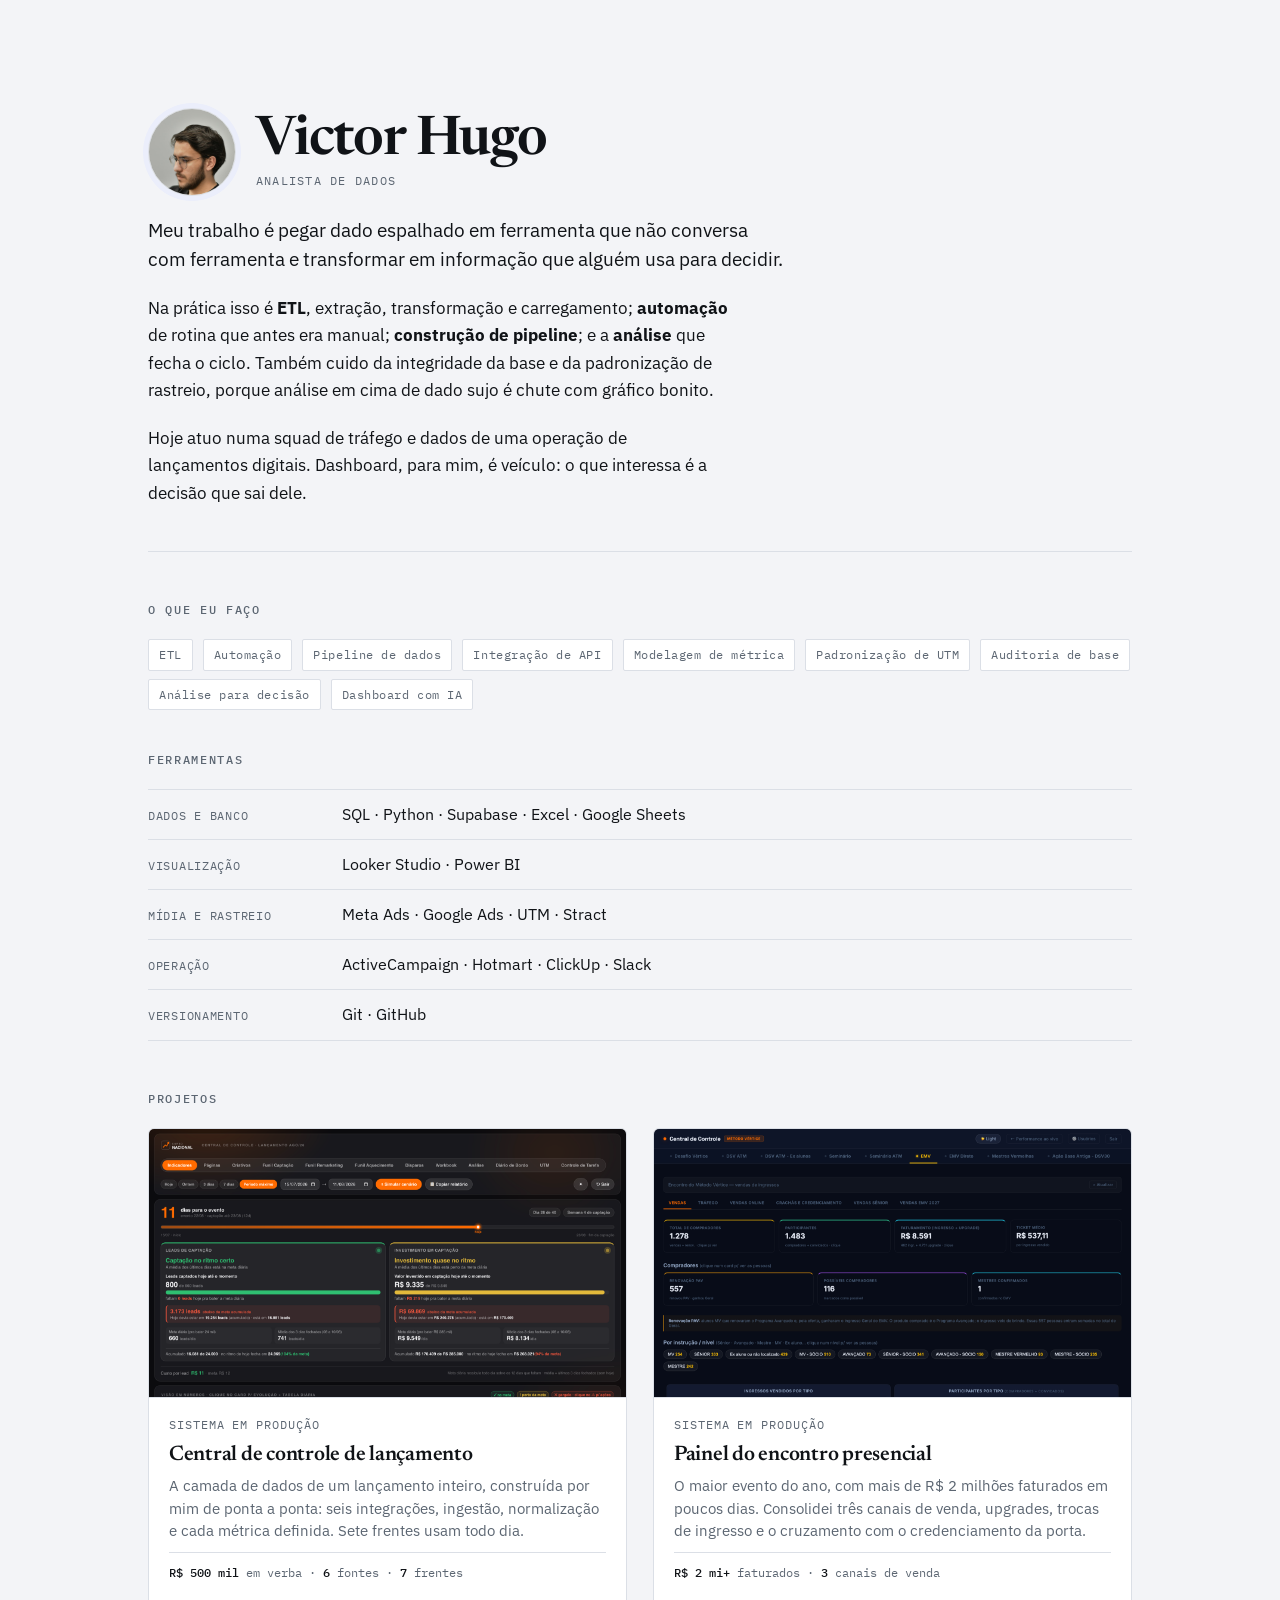
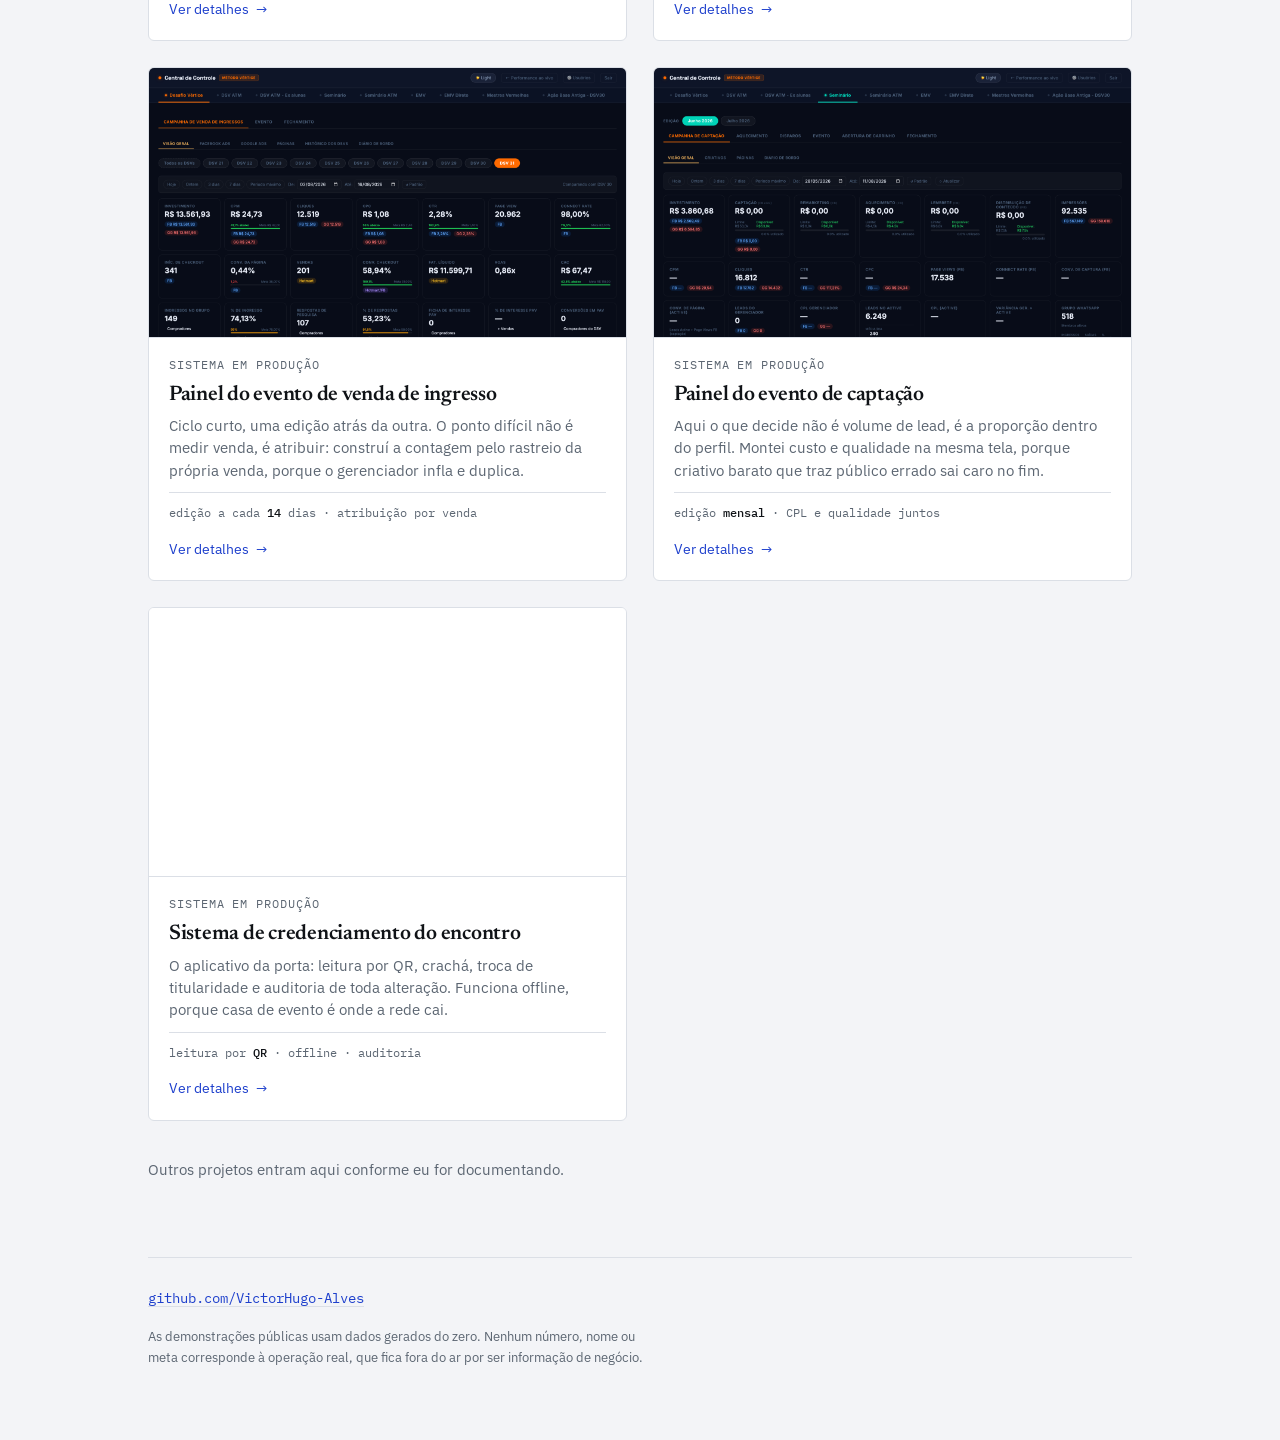
==== index.html @ 596167e8 "Publica a demonstração do credenciamento e liga o cartão" ====
<!doctype html>
<html lang="pt-BR">
<head>
<meta charset="utf-8">
<meta name="viewport" content="width=device-width, initial-scale=1">
<title>Victor Hugo · Analista de dados</title>
<meta name="description" content="Analista de dados. ETL, automação, pipeline e análise: transformo dado espalhado em informação que alguém usa para decidir.">
<meta name="author" content="Victor Hugo">

<!-- Cartão de pré-visualização: é o que aparece quando o link é colado no
     LinkedIn, no WhatsApp ou no Slack. Precisa de URL absoluta. -->
<meta property="og:type" content="profile">
<meta property="og:url" content="https://victorhugo-alves.github.io/">
<meta property="og:title" content="Victor Hugo · Analista de dados">
<meta property="og:description" content="ETL, automação, pipeline e análise: transformo dado espalhado em informação que alguém usa para decidir.">
<meta property="og:image" content="https://victorhugo-alves.github.io/img/painel-captacao.png">
<meta name="twitter:card" content="summary_large_image">

<link rel="icon" href="data:image/svg+xml,<svg xmlns='http://www.w3.org/2000/svg' viewBox='0 0 32 32'><rect width='32' height='32' rx='7' fill='%231D3FCC'/><path d='M7 22 L13 13 L18 18 L25 9' stroke='white' stroke-width='2.6' fill='none' stroke-linecap='round' stroke-linejoin='round'/></svg>">

<link rel="preconnect" href="https://fonts.googleapis.com">
<link rel="preconnect" href="https://fonts.gstatic.com" crossorigin>
<link href="https://fonts.googleapis.com/css2?family=Newsreader:opsz,wght@6..72,500;6..72,600&family=IBM+Plex+Mono:wght@400;500&family=IBM+Plex+Sans:wght@400;500&display=swap" rel="stylesheet">
<link rel="stylesheet" href="./styles.css">
</head>
<body>

<a class="pular" href="#casos">Pular para os projetos</a>

<div class="folha">

  <header class="topo">
    <div class="topo-texto">
      <div class="topo-id">
        <img class="avatar" src="./img/victor.jpg" width="512" height="512"
             loading="eager" decoding="async"
             alt="Retrato de Victor Hugo, de óculos, olhando para a tela.">
        <div>
          <h1>Victor&nbsp;Hugo</h1>
          <p class="papel">Analista de dados</p>
        </div>
      </div>

      <p class="posicao">
        Meu trabalho é pegar dado espalhado em ferramenta que não conversa com
        ferramenta e transformar em informação que alguém usa para decidir.
      </p>
      <p>
        Na prática isso é <strong>ETL</strong>, extração, transformação e
        carregamento; <strong>automação</strong> de rotina que antes era manual;
        <strong>construção de pipeline</strong>; e a <strong>análise</strong> que
        fecha o ciclo. Também cuido da integridade da base e da padronização de
        rastreio, porque análise em cima de dado sujo é chute com gráfico bonito.
      </p>
      <p>
        Hoje atuo numa squad de tráfego e dados de uma operação de lançamentos
        digitais. Dashboard, para mim, é veículo: o que interessa é a decisão que
        sai dele.
      </p>
    </div>
  </header>

  <section class="bloco" id="ferramentas">
    <h2 class="secao">O que eu faço</h2>
    <ul class="disciplinas">
      <li>ETL</li>
      <li>Automação</li>
      <li>Pipeline de dados</li>
      <li>Integração de API</li>
      <li>Modelagem de métrica</li>
      <li>Padronização de UTM</li>
      <li>Auditoria de base</li>
      <li>Análise para decisão</li>
      <li>Dashboard com IA</li>
    </ul>

    <h2 class="secao secao-2">Ferramentas</h2>
    <dl class="ferramentas">
      <div>
        <dt>Dados e banco</dt>
        <dd>SQL · Python · Supabase · Excel · Google Sheets</dd>
      </div>
      <div>
        <dt>Visualização</dt>
        <dd>Looker Studio · Power BI</dd>
      </div>
      <div>
        <dt>Mídia e rastreio</dt>
        <dd>Meta Ads · Google Ads · UTM · Stract</dd>
      </div>
      <div>
        <dt>Operação</dt>
        <dd>ActiveCampaign · Hotmart · ClickUp · Slack</dd>
      </div>
      <div>
        <dt>Versionamento</dt>
        <dd>Git · GitHub</dd>
      </div>
    </dl>
  </section>

  <main class="bloco" id="casos">
    <h2 class="secao">Projetos</h2>

    <div class="grade">

      <a class="cartao" href="./casos/painel-captacao.html">
        <span class="cartao-tela">
          <img src="./img/painel-captacao.png" width="1600" height="977" loading="lazy" decoding="async" alt="Painel de captação com contagem regressiva e cartões de ritmo de leads e investimento.">
        </span>
        <span class="cartao-corpo">
          <span class="eyebrow">Sistema em produção</span>
          <span class="cartao-titulo">Central de controle de lançamento</span>
          <span class="cartao-resumo">A camada de dados de um lançamento inteiro, construída por mim de ponta a ponta: seis integrações, ingestão, normalização e cada métrica definida. Sete frentes usam todo dia.</span>
          <span class="cartao-fatos"><b>R$ 500 mil</b> em verba · <b>6</b> fontes · <b>7</b> frentes</span>
          <span class="cartao-acao">Ver detalhes <span class="seta" aria-hidden="true">→</span></span>
        </span>
      </a>

      <a class="cartao" href="./casos/encontro-presencial.html">
        <span class="cartao-tela">
          <img src="./img/emv.png" width="1600" height="977" loading="lazy" decoding="async" alt="Painel do encontro presencial com vendas de ingresso, participantes e ticket médio.">
        </span>
        <span class="cartao-corpo">
          <span class="eyebrow">Sistema em produção</span>
          <span class="cartao-titulo">Painel do encontro presencial</span>
          <span class="cartao-resumo">O maior evento do ano, com mais de R$ 2 milhões faturados em poucos dias. Consolidei três canais de venda, upgrades, trocas de ingresso e o cruzamento com o credenciamento da porta.</span>
          <span class="cartao-fatos"><b>R$ 2 mi+</b> faturados · <b>3</b> canais de venda</span>
          <span class="cartao-acao">Ver detalhes <span class="seta" aria-hidden="true">→</span></span>
        </span>
      </a>

      <a class="cartao" href="./casos/desafio-vertice.html">
        <span class="cartao-tela">
          <img src="./img/dsv.png" width="1600" height="977" loading="lazy" decoding="async" alt="Painel do evento de venda de ingresso com funil de mídia e checkout.">
        </span>
        <span class="cartao-corpo">
          <span class="eyebrow">Sistema em produção</span>
          <span class="cartao-titulo">Painel do evento de venda de ingresso</span>
          <span class="cartao-resumo">Ciclo curto, uma edição atrás da outra. O ponto difícil não é medir venda, é atribuir: construí a contagem pelo rastreio da própria venda, porque o gerenciador infla e duplica.</span>
          <span class="cartao-fatos">edição a cada <b>14</b> dias · atribuição por venda</span>
          <span class="cartao-acao">Ver detalhes <span class="seta" aria-hidden="true">→</span></span>
        </span>
      </a>

      <a class="cartao" href="./casos/seminario.html">
        <span class="cartao-tela">
          <img src="./img/seminario.png" width="1600" height="977" loading="lazy" decoding="async" alt="Painel do evento de captação com tráfego, leads e páginas.">
        </span>
        <span class="cartao-corpo">
          <span class="eyebrow">Sistema em produção</span>
          <span class="cartao-titulo">Painel do evento de captação</span>
          <span class="cartao-resumo">Aqui o que decide não é volume de lead, é a proporção dentro do perfil. Montei custo e qualidade na mesma tela, porque criativo barato que traz público errado sai caro no fim.</span>
          <span class="cartao-fatos">edição <b>mensal</b> · CPL e qualidade juntos</span>
          <span class="cartao-acao">Ver detalhes <span class="seta" aria-hidden="true">→</span></span>
        </span>
      </a>

      <a class="cartao" href="./casos/credenciamento.html">
        <span class="cartao-tela">
          <img src="./img/credenciamento.png" width="1600" height="977" loading="lazy" decoding="async" alt="Aplicativo de credenciamento com lista de participantes e botão de credenciar.">
        </span>
        <span class="cartao-corpo">
          <span class="eyebrow">Sistema em produção</span>
          <span class="cartao-titulo">Sistema de credenciamento do encontro</span>
          <span class="cartao-resumo">O aplicativo da porta: leitura por QR, crachá, troca de titularidade e auditoria de toda alteração. Funciona offline, porque casa de evento é onde a rede cai.</span>
          <span class="cartao-fatos">leitura por <b>QR</b> · offline · auditoria</span>
          <span class="cartao-acao">Ver detalhes <span class="seta" aria-hidden="true">→</span></span>
        </span>
      </a>

    </div>

    <p class="proximos">
      Outros projetos entram aqui conforme eu for documentando.
    </p>
  </main>

  <footer class="rodape">
    <p><a href="https://github.com/VictorHugo-Alves">github.com/VictorHugo-Alves</a></p>
    <!-- Para acrescentar LinkedIn ou e-mail, é só duplicar a linha acima. -->
    <p class="nota">
      As demonstrações públicas usam dados gerados do zero. Nenhum número, nome ou
      meta corresponde à operação real, que fica fora do ar por ser informação de
      negócio.
    </p>
  </footer>

</div>
</body>
</html>
---- styles.css ----
/* ====================================================================
   Capa do portfólio. Um arquivo, sem framework.

   Ideia do layout: a página é uma ficha técnica, não um cartão de visita.
   Régua de leitura estreita, numerais tabulares, e cada caso ocupando a
   largura toda em vez de virar um cartãozinho arredondado numa grade.
   ==================================================================== */

/* ---------- tokens: o claro é o padrão, o escuro só redefine ---------- */
:root {
  --papel:    #F3F4F7;
  --superf:   #FFFFFF;
  --tinta:    #101317;
  --suave:    #5C6672;
  --linha:    #DBDFE6;
  --realce:   #1D3FCC;
  --realce-t: #FFFFFF;   /* texto sobre o realce */
  --realce-f: #EBEEFB;
  --sombra:   0 1px 2px rgba(16, 19, 23, .06), 0 12px 32px -18px rgba(16, 19, 23, .35);

  --serif: "Newsreader", Georgia, "Times New Roman", serif;
  --sans:  "IBM Plex Sans", -apple-system, BlinkMacSystemFont, "Segoe UI", sans-serif;
  --mono:  "IBM Plex Mono", ui-monospace, SFMono-Regular, Menlo, monospace;
}

@media (prefers-color-scheme: dark) {
  :root {
    --papel:    #0B0E12;
    --superf:   #12161C;
    --tinta:    #E4E8EE;
    --suave:    #8B96A5;
    --linha:    #222933;
    --realce:   #8AA6FF;
    --realce-t: #0A0D12;
    --realce-f: #161D2E;
    --sombra:   0 1px 2px rgba(0, 0, 0, .4), 0 14px 40px -20px rgba(0, 0, 0, .8);
  }
}

/* ---------- base ---------- */
* { box-sizing: border-box; }

body {
  margin: 0;
  background: var(--papel);
  color: var(--tinta);
  font-family: var(--sans);
  font-size: 17px;
  line-height: 1.62;
  -webkit-font-smoothing: antialiased;
}

a { color: var(--realce); }

a:focus-visible,
.pular:focus-visible {
  outline: 2px solid var(--realce);
  outline-offset: 3px;
  border-radius: 2px;
}

img { max-width: 100%; height: auto; display: block; }

.pular {
  position: absolute;
  left: -9999px;
}
.pular:focus {
  left: 16px; top: 16px;
  z-index: 10;
  background: var(--superf);
  padding: 10px 16px;
  border: 1px solid var(--linha);
}

.folha {
  max-width: 1080px;
  margin: 0 auto;
  padding: clamp(48px, 9vw, 108px) clamp(20px, 5vw, 48px) 72px;
}

/* ---------- cabeçalho ---------- */
.topo {
  display: grid;
  gap: clamp(32px, 5vw, 56px);
  padding-bottom: clamp(30px, 4.5vw, 44px);
  border-bottom: 1px solid var(--linha);
}

.topo-texto { display: grid; gap: 20px; align-content: start; }
.topo-texto p { margin: 0; max-width: 58ch; }

/* Identidade: avatar circular colado no nome. Pequeno de propósito, o
   retrato é assinatura e não ilustração. */
.topo-id {
  display: flex;
  align-items: center;
  gap: clamp(14px, 2.5vw, 20px);
}

.avatar {
  flex: none;
  width: clamp(64px, 9vw, 88px);
  height: clamp(64px, 9vw, 88px);
  border-radius: 50%;
  object-fit: cover;
  object-position: 50% 42%;
  border: 1px solid var(--linha);
  box-shadow: 0 0 0 5px var(--realce-f);
}

.topo h1 {
  font-family: var(--serif);
  font-weight: 600;
  font-size: clamp(2.2rem, 6vw, 3.4rem);
  line-height: 1.02;
  letter-spacing: -.022em;
  margin: 0;
  text-wrap: balance;
}

.papel {
  font-family: var(--mono);
  font-size: .78rem;
  letter-spacing: .1em;
  text-transform: uppercase;
  color: var(--suave);
  margin: 8px 0 0;
}

.posicao {
  font-size: clamp(1.05rem, 2vw, 1.18rem);
  line-height: 1.55;
  color: var(--tinta);
}

.disciplinas {
  display: flex;
  flex-wrap: wrap;
  gap: 8px 10px;
  list-style: none;
  margin: 0;
  padding: 0;
}

.disciplinas li {
  font-family: var(--mono);
  font-size: .74rem;
  letter-spacing: .045em;
  color: var(--suave);
  border: 1px solid var(--linha);
  border-radius: 2px;
  padding: 5px 10px;
  background: var(--superf);
}

/* ---------- seção ---------- */
.secao {
  font-family: var(--mono);
  font-size: .74rem;
  font-weight: 500;
  letter-spacing: .14em;
  text-transform: uppercase;
  color: var(--suave);
  margin: 0 0 20px;
}

/* ---------- blocos e seções ---------- */
.bloco {
  padding-top: clamp(34px, 4.5vw, 48px);
}

.secao-2 { margin-top: clamp(30px, 4vw, 40px); }

/* ---------- ferramentas ---------- */
/* Rótulo à esquerda, lista à direita: dá para varrer a coluna dos rótulos
   e parar só no grupo que interessa. */
.ferramentas {
  margin: 0;
  border-top: 1px solid var(--linha);
}

.ferramentas > div {
  display: grid;
  gap: 2px 24px;
  padding: 12px 0;
  border-bottom: 1px solid var(--linha);
}

@media (min-width: 620px) {
  .ferramentas > div { grid-template-columns: 170px minmax(0, 1fr); align-items: baseline; }
}

.ferramentas dt {
  font-family: var(--mono);
  font-size: .74rem;
  letter-spacing: .06em;
  text-transform: uppercase;
  color: var(--suave);
}

.ferramentas dd {
  margin: 0;
  font-size: .97rem;
  color: var(--tinta);
}

/* ---------- grade de projetos ---------- */
/* Duas colunas no desktop. Cartão menor que antes de propósito: cabe mais
   projeto na mesma dobra, e a grade cresce sem nenhum ajuste. */
.grade {
  display: grid;
  gap: clamp(18px, 2.5vw, 26px);
}

@media (min-width: 720px) {
  .grade { grid-template-columns: repeat(2, minmax(0, 1fr)); }
}

.cartao {
  display: grid;
  grid-template-rows: auto 1fr;
  text-decoration: none;
  color: inherit;
  border: 1px solid var(--linha);
  border-radius: 6px;
  overflow: hidden;
  background: var(--superf);
  transition: transform .25s ease, border-color .25s ease, box-shadow .25s ease;
}

.cartao:hover {
  transform: translateY(-2px);
  border-color: var(--realce);
  box-shadow: var(--sombra);
}

.cartao-tela {
  display: block;
  border-bottom: 1px solid var(--linha);
  background: var(--papel);
}

.cartao-tela img {
  width: 100%;
  aspect-ratio: 16 / 9;
  object-fit: cover;
  object-position: top center;
}

.cartao-corpo {
  display: grid;
  gap: 8px;
  align-content: start;
  padding: 18px 20px 20px;
}

.cartao-titulo {
  font-family: var(--serif);
  font-weight: 600;
  font-size: 1.32rem;
  line-height: 1.16;
  letter-spacing: -.012em;
  color: var(--tinta);
}

.cartao-resumo {
  font-size: .93rem;
  line-height: 1.5;
  color: var(--suave);
}

.cartao-fatos {
  font-family: var(--mono);
  font-size: .76rem;
  font-variant-numeric: tabular-nums;
  color: var(--suave);
  padding-top: 10px;
  margin-top: 2px;
  border-top: 1px solid var(--linha);
}

.cartao-fatos b { font-weight: 500; color: var(--tinta); }

/* afordância explícita de clique: sem isso o cartão inteiro vira link mudo */
.cartao-acao {
  display: inline-flex;
  align-items: center;
  gap: 7px;
  margin-top: 6px;
  font-size: .9rem;
  color: var(--realce);
}

.cartao-acao .seta {
  transition: transform .25s ease;
}

.cartao:hover .cartao-acao .seta,
.cartao:focus-visible .cartao-acao .seta { transform: translateX(4px); }

.cartao:focus-visible { outline: 2px solid var(--realce); outline-offset: 3px; }

/* ---------- compartilhados com a página de caso ---------- */
.eyebrow {
  font-family: var(--mono);
  font-size: .73rem;
  letter-spacing: .08em;
  text-transform: uppercase;
  color: var(--suave);
  margin: 0;
}

.links {
  display: flex;
  flex-wrap: wrap;
  align-items: center;
  gap: 10px 18px;
  margin: 0;
}

.botao {
  display: inline-block;
  background: var(--realce);
  color: var(--realce-t);
  text-decoration: none;
  font-size: .95rem;
  padding: 11px 20px;
  border-radius: 3px;
  transition: filter .2s ease;
}

.botao:hover { filter: brightness(1.12); }

.link-sec {
  font-size: .95rem;
  color: var(--suave);
  text-decoration-color: var(--linha);
  text-underline-offset: 3px;
}

.link-sec:hover { color: var(--realce); }

/* ---------- rodapé ---------- */
.proximos {
  margin: clamp(28px, 4vw, 36px) 0 0;
  font-size: .95rem;
  color: var(--suave);
  max-width: 60ch;
}

.rodape {
  margin-top: clamp(52px, 7vw, 76px);
  padding-top: 26px;
  border-top: 1px solid var(--linha);
  display: grid;
  gap: 14px;
}

.rodape p { margin: 0; }

.rodape a {
  font-family: var(--mono);
  font-size: .88rem;
  text-decoration-color: var(--linha);
  text-underline-offset: 3px;
}

.nota {
  font-size: .84rem;
  line-height: 1.55;
  color: var(--suave);
  max-width: 62ch;
}

/* ---------- movimento ---------- */
@media (prefers-reduced-motion: reduce) {
  * { transition-duration: .01ms !important; animation-duration: .01ms !important; }
  .cartao:hover { transform: none; }
}

/* ====================================================================
   Página de caso. Coluna única de leitura, para o texto longo caber sem
   virar parede. A capa fica curta e escala para N casos; a história
   inteira mora aqui.
   ==================================================================== */

.folha-caso { max-width: 780px; }

.voltar {
  font-family: var(--mono);
  font-size: .78rem;
  letter-spacing: .04em;
  color: var(--suave);
  margin: 0 0 clamp(32px, 5vw, 48px);
}

.voltar a { text-decoration-color: var(--linha); text-underline-offset: 3px; }
.voltar span { padding: 0 6px; }

.caso-topo { padding-bottom: clamp(32px, 5vw, 44px); }

.caso-topo h1 {
  font-family: var(--serif);
  font-weight: 600;
  font-size: clamp(2.1rem, 5.5vw, 3.1rem);
  line-height: 1.08;
  letter-spacing: -.018em;
  margin: 0 0 20px;
  text-wrap: balance;
}

.lead {
  font-size: clamp(1.06rem, 2vw, 1.2rem);
  line-height: 1.58;
  margin: 0 0 18px;
}

.caso-topo p:last-child { margin-bottom: 0; }

/* faixa de números: a escala do projeto antes de qualquer explicação */
.numeros {
  display: grid;
  grid-template-columns: repeat(auto-fit, minmax(140px, 1fr));
  gap: 1px;
  background: var(--linha);
  border: 1px solid var(--linha);
  border-radius: 4px;
  overflow: hidden;
  margin: 0 0 clamp(40px, 6vw, 56px);
}

.numeros > div {
  background: var(--superf);
  padding: 18px 18px 16px;
  display: grid;
  gap: 4px;
}

.numeros .num {
  font-family: var(--mono);
  font-size: 1.28rem;
  font-variant-numeric: tabular-nums;
  letter-spacing: -.01em;
  color: var(--tinta);
}

.numeros .rot {
  font-size: .8rem;
  line-height: 1.35;
  color: var(--suave);
}

.folha-caso section { margin-bottom: clamp(40px, 6vw, 60px); }

.folha-caso h2 {
  font-family: var(--serif);
  font-weight: 600;
  font-size: clamp(1.45rem, 3vw, 1.85rem);
  line-height: 1.16;
  letter-spacing: -.012em;
  margin: 0 0 16px;
  padding-top: 22px;
  border-top: 1px solid var(--linha);
  text-wrap: balance;
}

.folha-caso h3 {
  font-size: 1.02rem;
  font-weight: 500;
  margin: 26px 0 8px;
  color: var(--tinta);
}

.folha-caso p { margin: 0 0 16px; }
.folha-caso section > p:last-child { margin-bottom: 0; }
.folha-caso strong { font-weight: 500; }

/* quem opera: papel em destaque, o que procura em texto corrido */
.lista-frentes {
  list-style: none;
  margin: 0 0 18px;
  padding: 0;
  border-top: 1px solid var(--linha);
}

.lista-frentes li {
  padding: 10px 0;
  border-bottom: 1px solid var(--linha);
  font-size: .96rem;
  color: var(--suave);
}

.lista-frentes b { font-weight: 500; color: var(--tinta); }

/* etapas do pipeline: a numeração é informação, não enfeite. A ordem é a
   ordem em que o dado atravessa o sistema. */
.etapas {
  list-style: none;
  counter-reset: etapa;
  margin: 0;
  padding: 0;
  display: grid;
  gap: 4px;
}

.etapas > li {
  counter-increment: etapa;
  position: relative;
  padding: 16px 0 16px 46px;
  border-bottom: 1px solid var(--linha);
}

.etapas > li:last-child { border-bottom: 0; }

.etapas > li::before {
  content: counter(etapa, decimal-leading-zero);
  position: absolute;
  left: 0;
  top: 18px;
  font-family: var(--mono);
  font-size: .78rem;
  font-variant-numeric: tabular-nums;
  color: var(--realce);
}

.etapas h3 { margin: 0 0 6px; }
.etapas p { margin: 0; font-size: .96rem; color: var(--suave); }

/* tabela de integrações */
.tabela {
  width: 100%;
  border-collapse: collapse;
  font-size: .93rem;
  margin: 0 0 14px;
}

.tabela th {
  text-align: left;
  font-family: var(--mono);
  font-size: .72rem;
  font-weight: 500;
  letter-spacing: .08em;
  text-transform: uppercase;
  color: var(--suave);
  padding: 0 14px 9px 0;
  border-bottom: 1px solid var(--linha);
}

.tabela td {
  padding: 12px 14px 12px 0;
  border-bottom: 1px solid var(--linha);
  vertical-align: top;
  color: var(--suave);
}

.tabela td:first-child {
  font-family: var(--mono);
  font-size: .86rem;
  color: var(--tinta);
  white-space: nowrap;
  width: 1%;
}

.obs { font-size: .9rem; color: var(--suave); }

.autoria p {
  font-size: .96rem;
  color: var(--suave);
}

@media (max-width: 560px) {
  .tabela td:first-child { white-space: normal; }
}

/* cartão sem demonstração publicada ainda: o lugar da capa fica marcado
   sem fingir que existe uma tela para abrir */
.cartao-tela--vazia {
  display: grid;
  place-items: center;
  aspect-ratio: 16 / 9;
  background: var(--realce-f);
  border-bottom: 1px solid var(--linha);
}

.cartao-tela--vazia span {
  font-family: var(--mono);
  font-size: .74rem;
  letter-spacing: .06em;
  color: var(--suave);
}
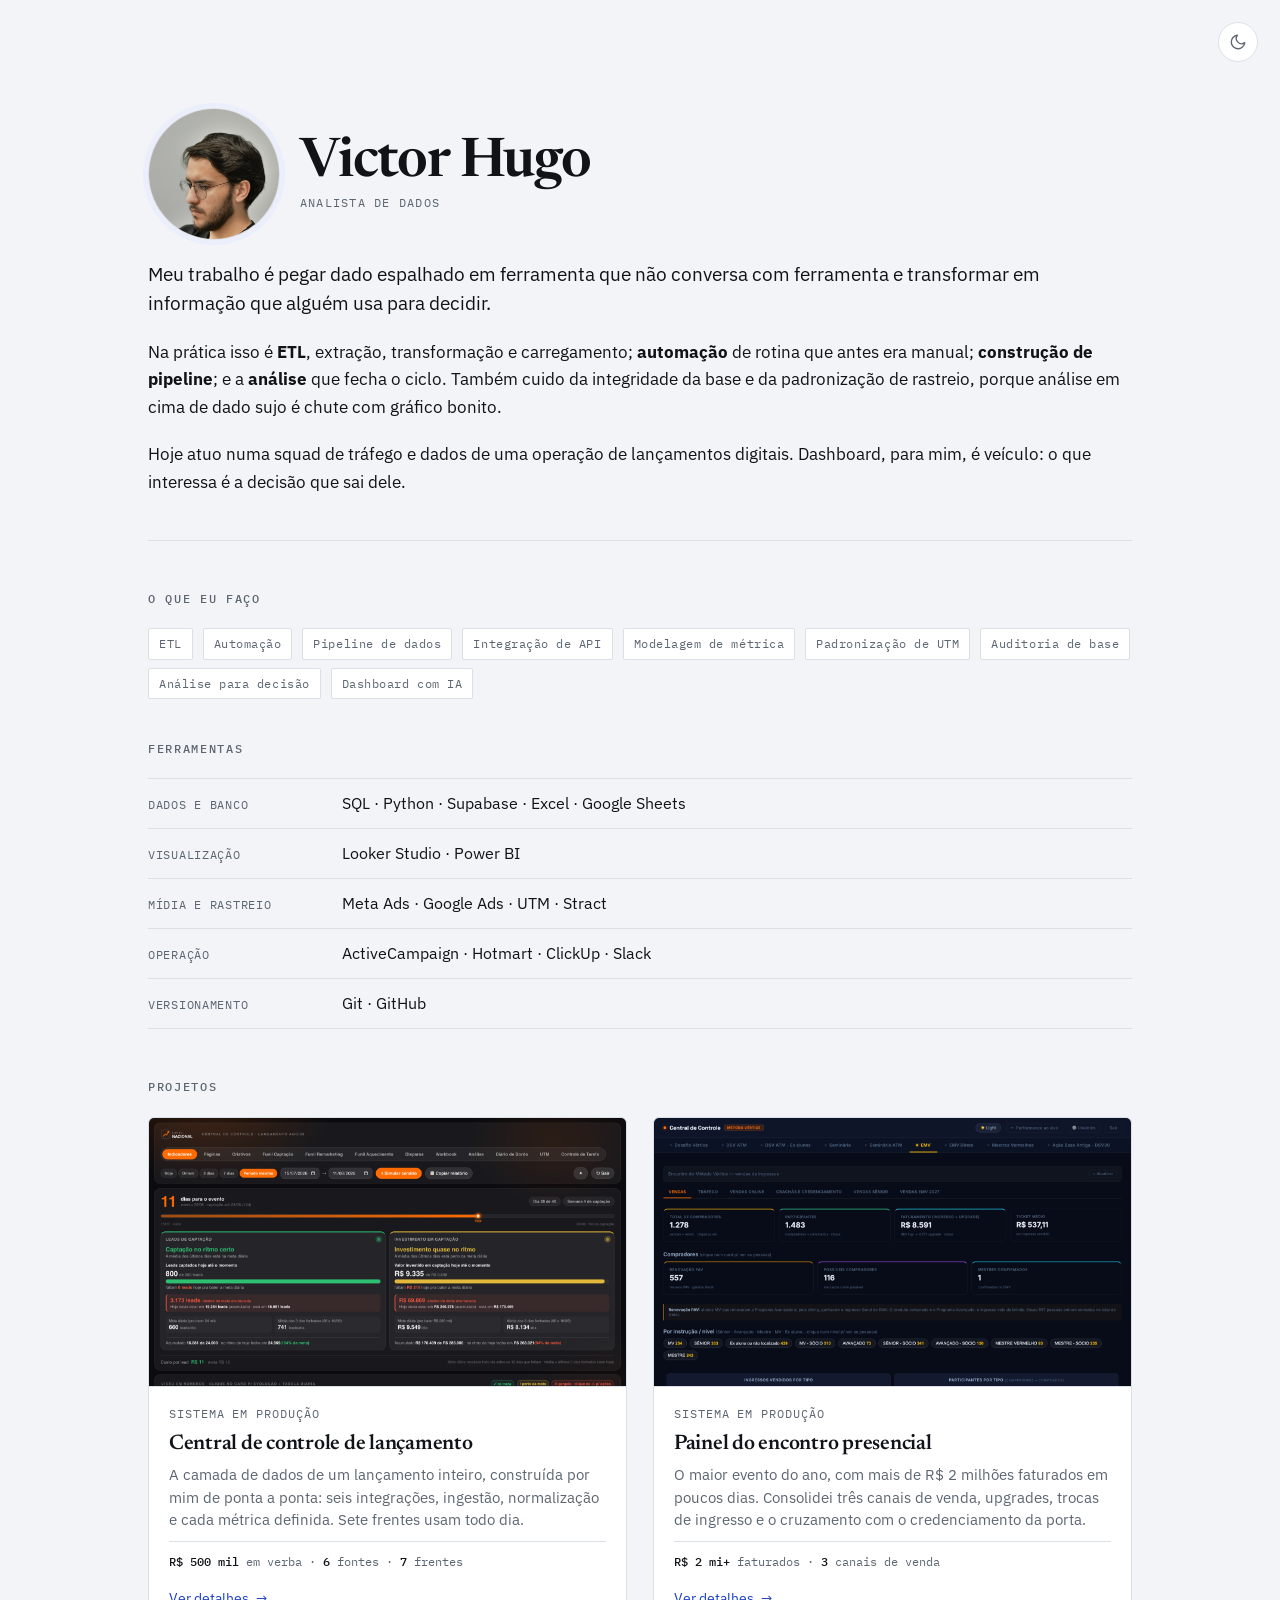
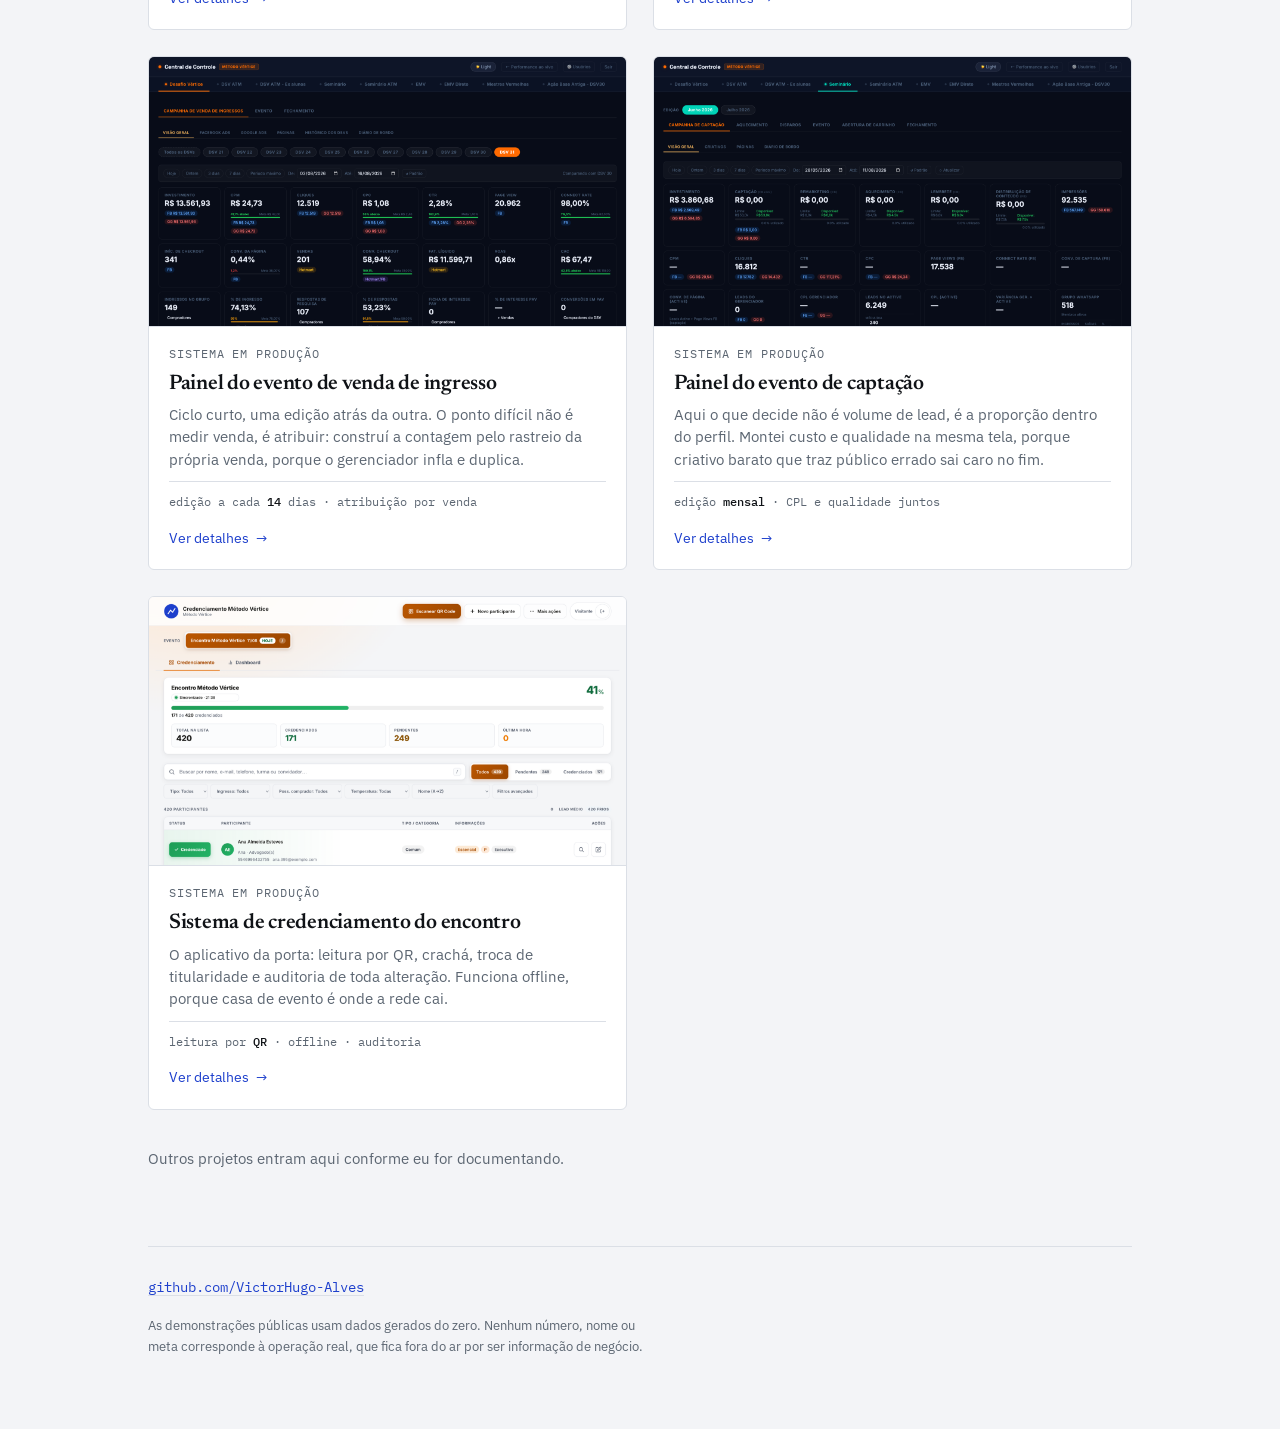
==== commit 7ed053f4: "Acrescenta o botão de tema claro/escuro Três estados, não dois: claro, escuro e sistema (nada guarda" ====
--- a/index.html
+++ b/index.html
@@ -21,6 +21,7 @@
 <link rel="preconnect" href="https://fonts.googleapis.com">
 <link rel="preconnect" href="https://fonts.gstatic.com" crossorigin>
 <link href="https://fonts.googleapis.com/css2?family=Newsreader:opsz,wght@6..72,500;6..72,600&family=IBM+Plex+Mono:wght@400;500&family=IBM+Plex+Sans:wght@400;500&display=swap" rel="stylesheet">
+<script src="./tema.js"></script>
 <link rel="stylesheet" href="./styles.css">
 </head>
 <body>
--- a/styles.css
+++ b/styles.css
@@ -23,8 +23,12 @@
   --mono:  "IBM Plex Mono", ui-monospace, SFMono-Regular, Menlo, monospace;
 }
 
+/* Três estados, não dois. O visitante pode ter escolhido claro, escuro, ou
+   nada (o padrão "sistema", que não carimba atributo nenhum na raiz).
+   Por isso o media query é guardado por :not([data-theme="light"]): assim
+   uma escolha manual por claro vence um sistema no escuro, e vice-versa. */
 @media (prefers-color-scheme: dark) {
-  :root {
+  :root:not([data-theme="light"]) {
     --papel:    #0B0E12;
     --superf:   #12161C;
     --tinta:    #E4E8EE;
@@ -37,6 +41,18 @@
   }
 }
 
+:root[data-theme="dark"] {
+    --papel:    #0B0E12;
+    --superf:   #12161C;
+    --tinta:    #E4E8EE;
+    --suave:    #8B96A5;
+    --linha:    #222933;
+    --realce:   #8AA6FF;
+    --realce-t: #0A0D12;
+    --realce-f: #161D2E;
+    --sombra:   0 1px 2px rgba(0, 0, 0, .4), 0 14px 40px -20px rgba(0, 0, 0, .8);
+}
+
 /* ---------- base ---------- */
 * { box-sizing: border-box; }
 
@@ -88,7 +104,7 @@
 }
 
 .topo-texto { display: grid; gap: 20px; align-content: start; }
-.topo-texto p { margin: 0; max-width: 58ch; }
+.topo-texto p { margin: 0; }   /* sem trava de medida: ocupa a largura toda */
 
 /* Identidade: avatar circular colado no nome. Pequeno de propósito, o
    retrato é assinatura e não ilustração. */
@@ -100,8 +116,8 @@
 
 .avatar {
   flex: none;
-  width: clamp(64px, 9vw, 88px);
-  height: clamp(64px, 9vw, 88px);
+  width: clamp(96px, 13.5vw, 132px);
+  height: clamp(96px, 13.5vw, 132px);
   border-radius: 50%;
   object-fit: cover;
   object-position: 50% 42%;
@@ -589,3 +605,47 @@
   letter-spacing: .06em;
   color: var(--suave);
 }
+
+
+/* ---------- botão de tema ---------- */
+/* Fixo no canto: aparece igual na capa e nas páginas de caso, sem precisar
+   repetir marcação em cada arquivo. */
+.tema-btn {
+  position: fixed;
+  top: clamp(14px, 2.5vw, 22px);
+  right: clamp(14px, 2.5vw, 22px);
+  z-index: 20;
+  display: grid;
+  place-items: center;
+  width: 40px;
+  height: 40px;
+  padding: 0;
+  border: 1px solid var(--linha);
+  border-radius: 999px;
+  background: var(--superf);
+  color: var(--suave);
+  cursor: pointer;
+  transition: color .2s ease, border-color .2s ease, transform .2s ease;
+}
+
+.tema-btn:hover { color: var(--realce); border-color: var(--realce); }
+.tema-btn:active { transform: scale(.94); }
+.tema-btn:focus-visible { outline: 2px solid var(--realce); outline-offset: 3px; }
+.tema-btn svg { width: 18px; height: 18px; display: block; }
+
+/* o ícone mostra o que o clique FAZ, não o estado atual: no claro
+   aparece a lua (clique para escurecer) e no escuro aparece o sol */
+.tema-btn .lua { display: block; }
+.tema-btn .sol { display: none; }
+:root[data-theme="dark"] .tema-btn .lua,
+:root:not([data-theme="light"]) .tema-btn .lua { display: block; }
+
+@media (prefers-color-scheme: dark) {
+  :root:not([data-theme="light"]) .tema-btn .lua { display: none; }
+  :root:not([data-theme="light"]) .tema-btn .sol { display: block; }
+}
+
+:root[data-theme="dark"] .tema-btn .lua { display: none; }
+:root[data-theme="dark"] .tema-btn .sol { display: block; }
+:root[data-theme="light"] .tema-btn .lua { display: block; }
+:root[data-theme="light"] .tema-btn .sol { display: none; }
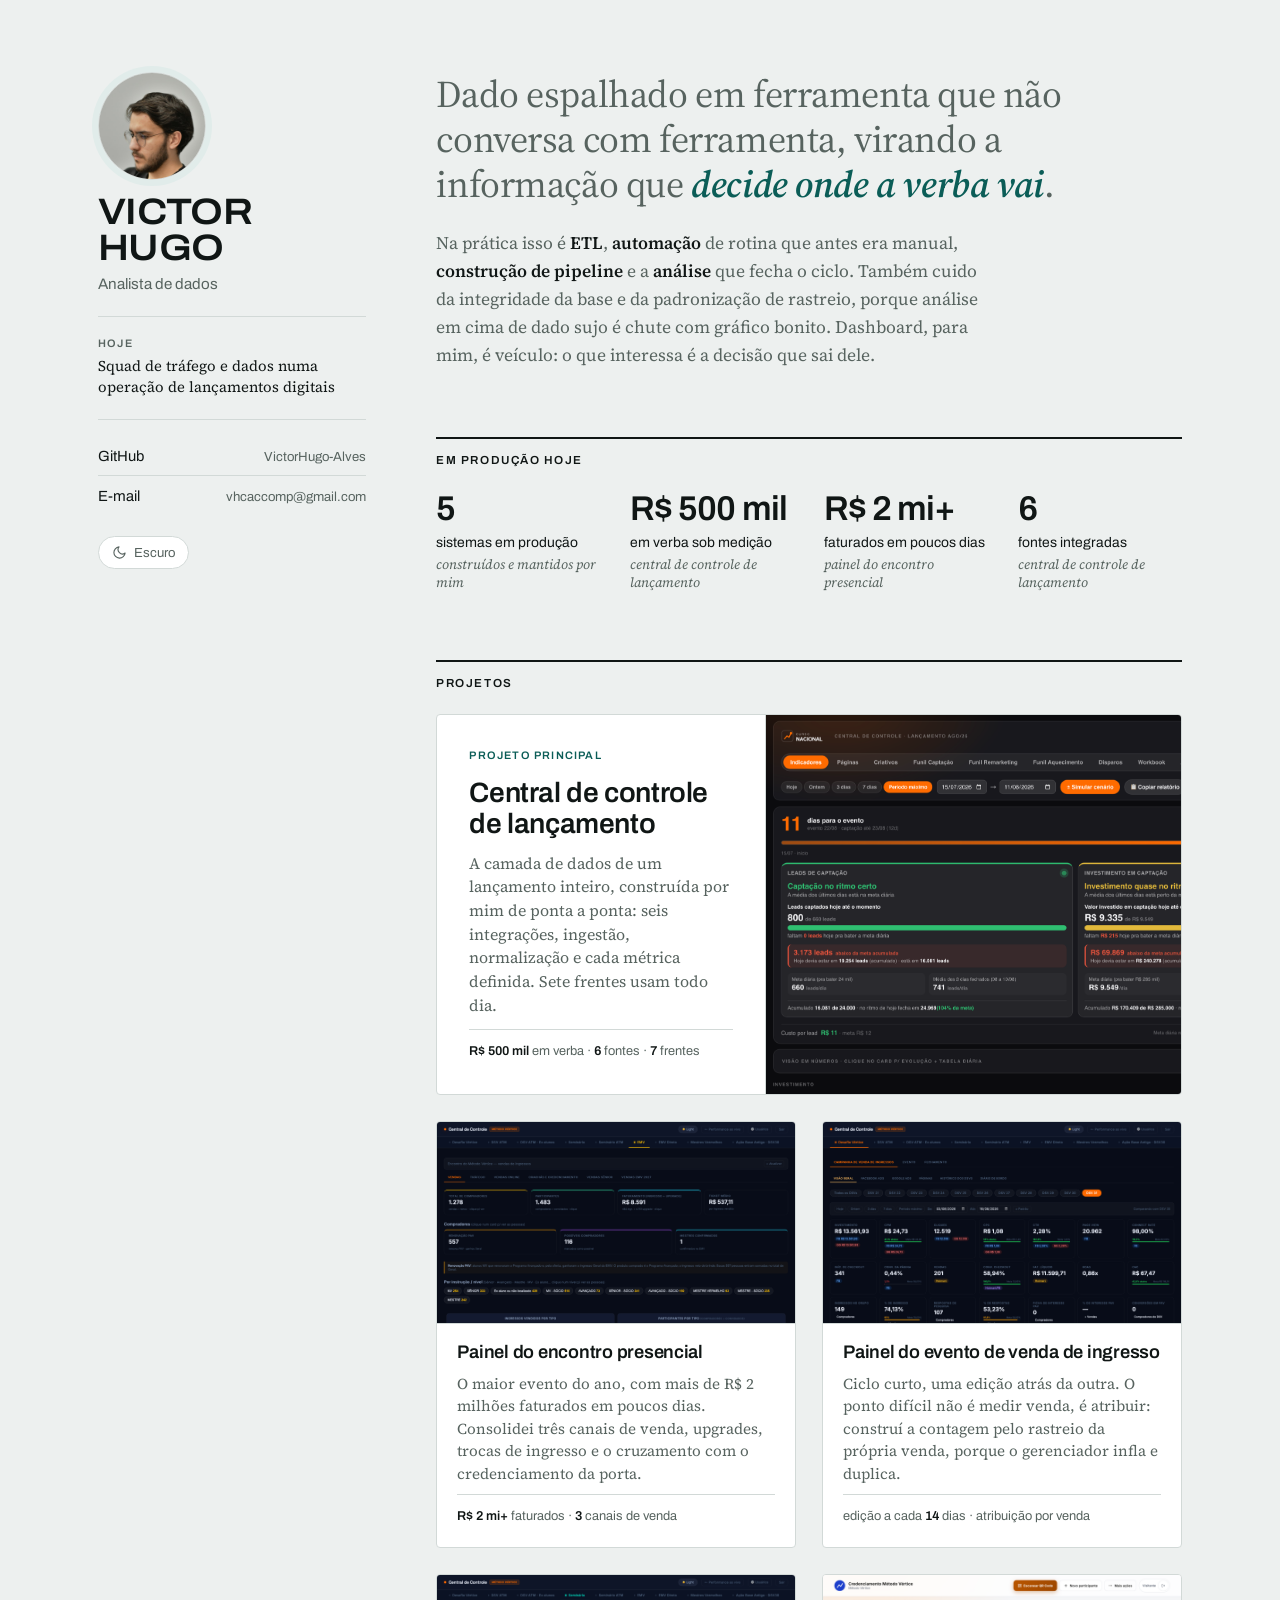
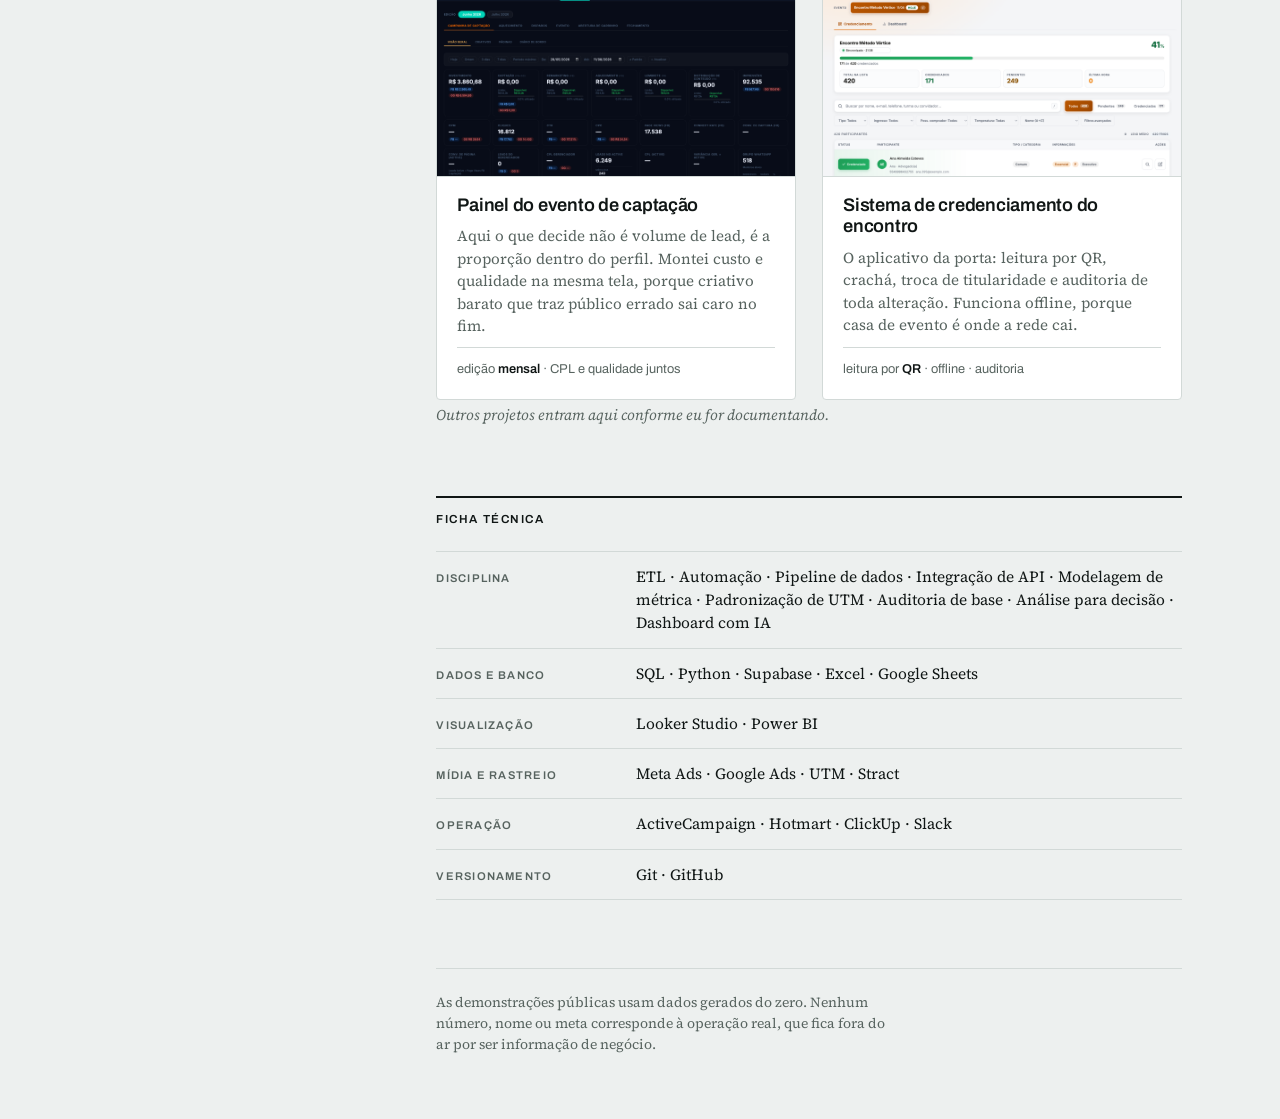
==== commit 46206caf: "Reconstroi a capa como ficha de operacao A capa era uma lista de listas: paragrafo, nuvem de tags, t" ====
--- a/index.html
+++ b/index.html
@@ -4,7 +4,7 @@
 <meta charset="utf-8">
 <meta name="viewport" content="width=device-width, initial-scale=1">
 <title>Victor Hugo · Analista de dados</title>
-<meta name="description" content="Analista de dados. ETL, automação, pipeline e análise: transformo dado espalhado em informação que alguém usa para decidir.">
+<meta name="description" content="Analista de dados. Cinco sistemas em produção: ETL, automação, pipeline e a análise que decide onde a verba vai.">
 <meta name="author" content="Victor Hugo">
 
 <!-- Cartão de pré-visualização: é o que aparece quando o link é colado no
@@ -12,181 +12,229 @@
 <meta property="og:type" content="profile">
 <meta property="og:url" content="https://victorhugo-alves.github.io/">
 <meta property="og:title" content="Victor Hugo · Analista de dados">
-<meta property="og:description" content="ETL, automação, pipeline e análise: transformo dado espalhado em informação que alguém usa para decidir.">
+<meta property="og:description" content="Cinco sistemas em produção: ETL, automação, pipeline e a análise que decide onde a verba vai.">
 <meta property="og:image" content="https://victorhugo-alves.github.io/img/painel-captacao.png">
 <meta name="twitter:card" content="summary_large_image">
 
-<link rel="icon" href="data:image/svg+xml,<svg xmlns='http://www.w3.org/2000/svg' viewBox='0 0 32 32'><rect width='32' height='32' rx='7' fill='%231D3FCC'/><path d='M7 22 L13 13 L18 18 L25 9' stroke='white' stroke-width='2.6' fill='none' stroke-linecap='round' stroke-linejoin='round'/></svg>">
+<link rel="icon" href="data:image/svg+xml,<svg xmlns='http://www.w3.org/2000/svg' viewBox='0 0 32 32'><rect width='32' height='32' rx='7' fill='%230B5D57'/><path d='M7 22 L13 13 L18 18 L25 9' stroke='white' stroke-width='2.6' fill='none' stroke-linecap='round' stroke-linejoin='round'/></svg>">
 
 <link rel="preconnect" href="https://fonts.googleapis.com">
 <link rel="preconnect" href="https://fonts.gstatic.com" crossorigin>
-<link href="https://fonts.googleapis.com/css2?family=Newsreader:opsz,wght@6..72,500;6..72,600&family=IBM+Plex+Mono:wght@400;500&family=IBM+Plex+Sans:wght@400;500&display=swap" rel="stylesheet">
+<link href="https://fonts.googleapis.com/css2?family=Archivo:wdth,wght@75..125,400..700&family=Source+Serif+4:opsz,wght@8..60,400..600&display=swap" rel="stylesheet">
 <script src="./tema.js"></script>
 <link rel="stylesheet" href="./styles.css">
 </head>
 <body>
 
-<a class="pular" href="#casos">Pular para os projetos</a>
-
-<div class="folha">
-
-  <header class="topo">
-    <div class="topo-texto">
-      <div class="topo-id">
-        <img class="avatar" src="./img/victor.jpg" width="512" height="512"
-             loading="eager" decoding="async"
-             alt="Retrato de Victor Hugo, de óculos, olhando para a tela.">
-        <div>
-          <h1>Victor&nbsp;Hugo</h1>
-          <p class="papel">Analista de dados</p>
-        </div>
+<a class="pular" href="#projetos">Pular para os projetos</a>
+
+<div class="folha-capa">
+
+  <!-- ================================================================
+       Identificação. No desktop esta coluna não rola junto: quem chega
+       no fim da página ainda tem o contato na frente.
+       ================================================================ -->
+  <aside class="rail">
+
+    <div class="rail-id">
+      <img class="avatar" src="./img/victor.jpg" width="512" height="512"
+           loading="eager" decoding="async"
+           alt="Retrato de Victor Hugo, de óculos, olhando para a tela.">
+      <div>
+        <h1 class="nome">Victor<br>Hugo</h1>
+        <p class="papel">Analista de dados</p>
       </div>
-
-      <p class="posicao">
-        Meu trabalho é pegar dado espalhado em ferramenta que não conversa com
-        ferramenta e transformar em informação que alguém usa para decidir.
+    </div>
+
+    <dl class="rail-ficha">
+      <div>
+        <dt>Hoje</dt>
+        <dd>Squad de tráfego e dados numa operação de lançamentos digitais</dd>
+      </div>
+    </dl>
+
+    <ul class="contato">
+      <li>
+        <a href="https://github.com/VictorHugo-Alves">
+          GitHub <span class="destino">VictorHugo-Alves</span>
+        </a>
+      </li>
+      <li>
+        <a href="mailto:vhcaccomp@gmail.com">
+          E-mail <span class="destino">vhcaccomp@gmail.com</span>
+        </a>
+      </li>
+      <!-- LinkedIn: basta repetir o bloco acima com a URL do perfil.
+      <li>
+        <a href="https://www.linkedin.com/in/SEU-PERFIL/">
+          LinkedIn <span class="destino">/in/SEU-PERFIL</span>
+        </a>
+      </li>
+      -->
+    </ul>
+
+    <div data-tema-slot></div>
+
+  </aside>
+
+  <!-- ================================================================
+       Conteúdo
+       ================================================================ -->
+  <div class="corpo">
+
+    <header class="tese">
+      <p class="tese-linha">
+        Dado espalhado em ferramenta que não conversa com ferramenta,
+        virando a informação que <b>decide onde a verba vai</b>.
       </p>
       <p>
-        Na prática isso é <strong>ETL</strong>, extração, transformação e
-        carregamento; <strong>automação</strong> de rotina que antes era manual;
-        <strong>construção de pipeline</strong>; e a <strong>análise</strong> que
-        fecha o ciclo. Também cuido da integridade da base e da padronização de
-        rastreio, porque análise em cima de dado sujo é chute com gráfico bonito.
+        Na prática isso é <strong>ETL</strong>, <strong>automação</strong> de
+        rotina que antes era manual, <strong>construção de pipeline</strong> e a
+        <strong>análise</strong> que fecha o ciclo. Também cuido da integridade
+        da base e da padronização de rastreio, porque análise em cima de dado
+        sujo é chute com gráfico bonito. Dashboard, para mim, é veículo: o que
+        interessa é a decisão que sai dele.
       </p>
-      <p>
-        Hoje atuo numa squad de tráfego e dados de uma operação de lançamentos
-        digitais. Dashboard, para mim, é veículo: o que interessa é a decisão que
-        sai dele.
+    </header>
+
+    <!-- Cada número traz a origem embaixo. Nenhum é somado nem arredondado
+         entre projetos: cada um vale para o sistema de onde veio. -->
+    <section aria-labelledby="r-escala">
+      <h2 class="secao" id="r-escala">Em produção hoje</h2>
+      <ul class="leituras">
+        <li>
+          <span class="leitura-valor">5</span>
+          <span class="leitura-rotulo">sistemas em produção</span>
+          <span class="leitura-fonte">construídos e mantidos por mim</span>
+        </li>
+        <li>
+          <span class="leitura-valor">R$ 500 mil</span>
+          <span class="leitura-rotulo">em verba sob medição</span>
+          <span class="leitura-fonte">central de controle de lançamento</span>
+        </li>
+        <li>
+          <span class="leitura-valor">R$ 2 mi+</span>
+          <span class="leitura-rotulo">faturados em poucos dias</span>
+          <span class="leitura-fonte">painel do encontro presencial</span>
+        </li>
+        <li>
+          <span class="leitura-valor">6</span>
+          <span class="leitura-rotulo">fontes integradas</span>
+          <span class="leitura-fonte">central de controle de lançamento</span>
+        </li>
+      </ul>
+    </section>
+
+    <main id="projetos">
+      <h2 class="secao">Projetos</h2>
+
+      <div class="projetos">
+
+        <!-- O principal ocupa a linha inteira. Cinco cartões iguais diriam
+             que os cinco pesam igual, e não pesam. -->
+        <a class="projeto projeto--capa" href="./casos/painel-captacao.html">
+          <span class="projeto-corpo">
+            <span class="projeto-marca">Projeto principal</span>
+            <span class="projeto-titulo">Central de controle de lançamento</span>
+            <span class="projeto-resumo">A camada de dados de um lançamento inteiro, construída por mim de ponta a ponta: seis integrações, ingestão, normalização e cada métrica definida. Sete frentes usam todo dia.</span>
+            <span class="projeto-fatos"><b>R$ 500 mil</b> em verba · <b>6</b> fontes · <b>7</b> frentes</span>
+          </span>
+          <span class="projeto-tela">
+            <img src="./img/painel-captacao.png" width="1600" height="977" loading="eager" decoding="async" alt="Painel de captação com contagem regressiva e cartões de ritmo de leads e investimento.">
+          </span>
+        </a>
+
+        <div class="projetos-resto">
+
+          <a class="projeto" href="./casos/encontro-presencial.html">
+            <span class="projeto-tela">
+              <img src="./img/emv.png" width="1600" height="977" loading="lazy" decoding="async" alt="Painel do encontro presencial com vendas de ingresso, participantes e ticket médio.">
+            </span>
+            <span class="projeto-corpo">
+              <span class="projeto-titulo">Painel do encontro presencial</span>
+              <span class="projeto-resumo">O maior evento do ano, com mais de R$ 2 milhões faturados em poucos dias. Consolidei três canais de venda, upgrades, trocas de ingresso e o cruzamento com o credenciamento da porta.</span>
+              <span class="projeto-fatos"><b>R$ 2 mi+</b> faturados · <b>3</b> canais de venda</span>
+            </span>
+          </a>
+
+          <a class="projeto" href="./casos/desafio-vertice.html">
+            <span class="projeto-tela">
+              <img src="./img/dsv.png" width="1600" height="977" loading="lazy" decoding="async" alt="Painel do evento de venda de ingresso com funil de mídia e checkout.">
+            </span>
+            <span class="projeto-corpo">
+              <span class="projeto-titulo">Painel do evento de venda de ingresso</span>
+              <span class="projeto-resumo">Ciclo curto, uma edição atrás da outra. O ponto difícil não é medir venda, é atribuir: construí a contagem pelo rastreio da própria venda, porque o gerenciador infla e duplica.</span>
+              <span class="projeto-fatos">edição a cada <b>14</b> dias · atribuição por venda</span>
+            </span>
+          </a>
+
+          <a class="projeto" href="./casos/seminario.html">
+            <span class="projeto-tela">
+              <img src="./img/seminario.png" width="1600" height="977" loading="lazy" decoding="async" alt="Painel do evento de captação com tráfego, leads e páginas.">
+            </span>
+            <span class="projeto-corpo">
+              <span class="projeto-titulo">Painel do evento de captação</span>
+              <span class="projeto-resumo">Aqui o que decide não é volume de lead, é a proporção dentro do perfil. Montei custo e qualidade na mesma tela, porque criativo barato que traz público errado sai caro no fim.</span>
+              <span class="projeto-fatos">edição <b>mensal</b> · CPL e qualidade juntos</span>
+            </span>
+          </a>
+
+          <a class="projeto" href="./casos/credenciamento.html">
+            <span class="projeto-tela">
+              <img src="./img/credenciamento.png" width="1600" height="977" loading="lazy" decoding="async" alt="Aplicativo de credenciamento com lista de participantes e botão de credenciar.">
+            </span>
+            <span class="projeto-corpo">
+              <span class="projeto-titulo">Sistema de credenciamento do encontro</span>
+              <span class="projeto-resumo">O aplicativo da porta: leitura por QR, crachá, troca de titularidade e auditoria de toda alteração. Funciona offline, porque casa de evento é onde a rede cai.</span>
+              <span class="projeto-fatos">leitura por <b>QR</b> · offline · auditoria</span>
+            </span>
+          </a>
+
+        </div>
+      </div>
+
+      <p class="proximos">Outros projetos entram aqui conforme eu for documentando.</p>
+    </main>
+
+    <section aria-labelledby="r-ficha">
+      <h2 class="secao" id="r-ficha">Ficha técnica</h2>
+      <dl class="ficha">
+        <div>
+          <dt>Disciplina</dt>
+          <dd>ETL · Automação · Pipeline de dados · Integração de API · Modelagem de métrica · Padronização de UTM · Auditoria de base · Análise para decisão · Dashboard com IA</dd>
+        </div>
+        <div>
+          <dt>Dados e banco</dt>
+          <dd>SQL · Python · Supabase · Excel · Google Sheets</dd>
+        </div>
+        <div>
+          <dt>Visualização</dt>
+          <dd>Looker Studio · Power BI</dd>
+        </div>
+        <div>
+          <dt>Mídia e rastreio</dt>
+          <dd>Meta Ads · Google Ads · UTM · Stract</dd>
+        </div>
+        <div>
+          <dt>Operação</dt>
+          <dd>ActiveCampaign · Hotmart · ClickUp · Slack</dd>
+        </div>
+        <div>
+          <dt>Versionamento</dt>
+          <dd>Git · GitHub</dd>
+        </div>
+      </dl>
+    </section>
+
+    <footer class="rodape">
+      <p class="nota">
+        As demonstrações públicas usam dados gerados do zero. Nenhum número,
+        nome ou meta corresponde à operação real, que fica fora do ar por ser
+        informação de negócio.
       </p>
-    </div>
-  </header>
-
-  <section class="bloco" id="ferramentas">
-    <h2 class="secao">O que eu faço</h2>
-    <ul class="disciplinas">
-      <li>ETL</li>
-      <li>Automação</li>
-      <li>Pipeline de dados</li>
-      <li>Integração de API</li>
-      <li>Modelagem de métrica</li>
-      <li>Padronização de UTM</li>
-      <li>Auditoria de base</li>
-      <li>Análise para decisão</li>
-      <li>Dashboard com IA</li>
-    </ul>
-
-    <h2 class="secao secao-2">Ferramentas</h2>
-    <dl class="ferramentas">
-      <div>
-        <dt>Dados e banco</dt>
-        <dd>SQL · Python · Supabase · Excel · Google Sheets</dd>
-      </div>
-      <div>
-        <dt>Visualização</dt>
-        <dd>Looker Studio · Power BI</dd>
-      </div>
-      <div>
-        <dt>Mídia e rastreio</dt>
-        <dd>Meta Ads · Google Ads · UTM · Stract</dd>
-      </div>
-      <div>
-        <dt>Operação</dt>
-        <dd>ActiveCampaign · Hotmart · ClickUp · Slack</dd>
-      </div>
-      <div>
-        <dt>Versionamento</dt>
-        <dd>Git · GitHub</dd>
-      </div>
-    </dl>
-  </section>
-
-  <main class="bloco" id="casos">
-    <h2 class="secao">Projetos</h2>
-
-    <div class="grade">
-
-      <a class="cartao" href="./casos/painel-captacao.html">
-        <span class="cartao-tela">
-          <img src="./img/painel-captacao.png" width="1600" height="977" loading="lazy" decoding="async" alt="Painel de captação com contagem regressiva e cartões de ritmo de leads e investimento.">
-        </span>
-        <span class="cartao-corpo">
-          <span class="eyebrow">Sistema em produção</span>
-          <span class="cartao-titulo">Central de controle de lançamento</span>
-          <span class="cartao-resumo">A camada de dados de um lançamento inteiro, construída por mim de ponta a ponta: seis integrações, ingestão, normalização e cada métrica definida. Sete frentes usam todo dia.</span>
-          <span class="cartao-fatos"><b>R$ 500 mil</b> em verba · <b>6</b> fontes · <b>7</b> frentes</span>
-          <span class="cartao-acao">Ver detalhes <span class="seta" aria-hidden="true">→</span></span>
-        </span>
-      </a>
-
-      <a class="cartao" href="./casos/encontro-presencial.html">
-        <span class="cartao-tela">
-          <img src="./img/emv.png" width="1600" height="977" loading="lazy" decoding="async" alt="Painel do encontro presencial com vendas de ingresso, participantes e ticket médio.">
-        </span>
-        <span class="cartao-corpo">
-          <span class="eyebrow">Sistema em produção</span>
-          <span class="cartao-titulo">Painel do encontro presencial</span>
-          <span class="cartao-resumo">O maior evento do ano, com mais de R$ 2 milhões faturados em poucos dias. Consolidei três canais de venda, upgrades, trocas de ingresso e o cruzamento com o credenciamento da porta.</span>
-          <span class="cartao-fatos"><b>R$ 2 mi+</b> faturados · <b>3</b> canais de venda</span>
-          <span class="cartao-acao">Ver detalhes <span class="seta" aria-hidden="true">→</span></span>
-        </span>
-      </a>
-
-      <a class="cartao" href="./casos/desafio-vertice.html">
-        <span class="cartao-tela">
-          <img src="./img/dsv.png" width="1600" height="977" loading="lazy" decoding="async" alt="Painel do evento de venda de ingresso com funil de mídia e checkout.">
-        </span>
-        <span class="cartao-corpo">
-          <span class="eyebrow">Sistema em produção</span>
-          <span class="cartao-titulo">Painel do evento de venda de ingresso</span>
-          <span class="cartao-resumo">Ciclo curto, uma edição atrás da outra. O ponto difícil não é medir venda, é atribuir: construí a contagem pelo rastreio da própria venda, porque o gerenciador infla e duplica.</span>
-          <span class="cartao-fatos">edição a cada <b>14</b> dias · atribuição por venda</span>
-          <span class="cartao-acao">Ver detalhes <span class="seta" aria-hidden="true">→</span></span>
-        </span>
-      </a>
-
-      <a class="cartao" href="./casos/seminario.html">
-        <span class="cartao-tela">
-          <img src="./img/seminario.png" width="1600" height="977" loading="lazy" decoding="async" alt="Painel do evento de captação com tráfego, leads e páginas.">
-        </span>
-        <span class="cartao-corpo">
-          <span class="eyebrow">Sistema em produção</span>
-          <span class="cartao-titulo">Painel do evento de captação</span>
-          <span class="cartao-resumo">Aqui o que decide não é volume de lead, é a proporção dentro do perfil. Montei custo e qualidade na mesma tela, porque criativo barato que traz público errado sai caro no fim.</span>
-          <span class="cartao-fatos">edição <b>mensal</b> · CPL e qualidade juntos</span>
-          <span class="cartao-acao">Ver detalhes <span class="seta" aria-hidden="true">→</span></span>
-        </span>
-      </a>
-
-      <a class="cartao" href="./casos/credenciamento.html">
-        <span class="cartao-tela">
-          <img src="./img/credenciamento.png" width="1600" height="977" loading="lazy" decoding="async" alt="Aplicativo de credenciamento com lista de participantes e botão de credenciar.">
-        </span>
-        <span class="cartao-corpo">
-          <span class="eyebrow">Sistema em produção</span>
-          <span class="cartao-titulo">Sistema de credenciamento do encontro</span>
-          <span class="cartao-resumo">O aplicativo da porta: leitura por QR, crachá, troca de titularidade e auditoria de toda alteração. Funciona offline, porque casa de evento é onde a rede cai.</span>
-          <span class="cartao-fatos">leitura por <b>QR</b> · offline · auditoria</span>
-          <span class="cartao-acao">Ver detalhes <span class="seta" aria-hidden="true">→</span></span>
-        </span>
-      </a>
-
-    </div>
-
-    <p class="proximos">
-      Outros projetos entram aqui conforme eu for documentando.
-    </p>
-  </main>
-
-  <footer class="rodape">
-    <p><a href="https://github.com/VictorHugo-Alves">github.com/VictorHugo-Alves</a></p>
-    <!-- Para acrescentar LinkedIn ou e-mail, é só duplicar a linha acima. -->
-    <p class="nota">
-      As demonstrações públicas usam dados gerados do zero. Nenhum número, nome ou
-      meta corresponde à operação real, que fica fora do ar por ser informação de
-      negócio.
-    </p>
-  </footer>
-
+    </footer>
+
+  </div>
 </div>
 </body>
 </html>
--- a/styles.css
+++ b/styles.css
@@ -1,26 +1,37 @@
 /* ====================================================================
-   Capa do portfólio. Um arquivo, sem framework.
-
-   Ideia do layout: a página é uma ficha técnica, não um cartão de visita.
-   Régua de leitura estreita, numerais tabulares, e cada caso ocupando a
-   largura toda em vez de virar um cartãozinho arredondado numa grade.
+   Portfólio de Victor Hugo. Um arquivo, sem framework.
+
+   A página é uma FICHA DE OPERAÇÃO, não um cartão de visita.
+
+   Duas decisões carregam o layout:
+
+   1. Coluna fixa à esquerda com a identificação e o contato. Ela não
+      rola: quem chega no fim da página ainda tem como responder.
+   2. Todo número aparece com a origem embaixo. É a mesma regra que eu
+      sigo no trabalho, virada em elemento de página.
+
+   Sobre a tipografia: a monoespaçada foi retirada de tudo que é rótulo.
+   Mono aqui significaria "isto é código", e não havia código nenhum na
+   página. Sobrou uma grotesca estreita para estrutura e número, e uma
+   serifa de leitura para o texto corrido.
    ==================================================================== */
 
 /* ---------- tokens: o claro é o padrão, o escuro só redefine ---------- */
 :root {
-  --papel:    #F3F4F7;
-  --superf:   #FFFFFF;
-  --tinta:    #101317;
-  --suave:    #5C6672;
-  --linha:    #DBDFE6;
-  --realce:   #1D3FCC;
-  --realce-t: #FFFFFF;   /* texto sobre o realce */
-  --realce-f: #EBEEFB;
-  --sombra:   0 1px 2px rgba(16, 19, 23, .06), 0 12px 32px -18px rgba(16, 19, 23, .35);
-
-  --serif: "Newsreader", Georgia, "Times New Roman", serif;
-  --sans:  "IBM Plex Sans", -apple-system, BlinkMacSystemFont, "Segoe UI", sans-serif;
-  --mono:  "IBM Plex Mono", ui-monospace, SFMono-Regular, Menlo, monospace;
+  /* Neutros puxados para o verde do realce. Cinza puro sai como cinza
+     de navegador; este sai como cinza escolhido. */
+  --papel:      #EDF0EF;
+  --superf:     #FFFFFF;
+  --tinta:      #101615;
+  --suave:      #57635F;
+  --linha:      #D2D9D7;
+  --realce:     #0B5D57;   /* 7,8:1 sobre o branco */
+  --realce-t:   #FFFFFF;   /* texto sobre o realce */
+  --realce-f:   #E1ECEA;
+  --sombra:     0 1px 2px rgba(16, 22, 21, .05), 0 18px 40px -24px rgba(16, 22, 21, .3);
+
+  --grot:  "Archivo", -apple-system, BlinkMacSystemFont, "Segoe UI", Arial, sans-serif;
+  --serif: "Source Serif 4", Georgia, "Times New Roman", serif;
 }
 
 /* Três estados, não dois. O visitante pode ter escolhido claro, escuro, ou
@@ -29,28 +40,28 @@
    uma escolha manual por claro vence um sistema no escuro, e vice-versa. */
 @media (prefers-color-scheme: dark) {
   :root:not([data-theme="light"]) {
-    --papel:    #0B0E12;
-    --superf:   #12161C;
-    --tinta:    #E4E8EE;
-    --suave:    #8B96A5;
-    --linha:    #222933;
-    --realce:   #8AA6FF;
-    --realce-t: #0A0D12;
-    --realce-f: #161D2E;
-    --sombra:   0 1px 2px rgba(0, 0, 0, .4), 0 14px 40px -20px rgba(0, 0, 0, .8);
+    --papel:    #0A0E0D;
+    --superf:   #121816;
+    --tinta:    #E3E9E6;
+    --suave:    #8A9793;
+    --linha:    #212B28;
+    --realce:   #52C7B8;   /* 9,5:1 sobre o papel escuro */
+    --realce-t: #06100F;
+    --realce-f: #12262A;
+    --sombra:   0 1px 2px rgba(0, 0, 0, .5), 0 18px 44px -24px rgba(0, 0, 0, .85);
   }
 }
 
 :root[data-theme="dark"] {
-    --papel:    #0B0E12;
-    --superf:   #12161C;
-    --tinta:    #E4E8EE;
-    --suave:    #8B96A5;
-    --linha:    #222933;
-    --realce:   #8AA6FF;
-    --realce-t: #0A0D12;
-    --realce-f: #161D2E;
-    --sombra:   0 1px 2px rgba(0, 0, 0, .4), 0 14px 40px -20px rgba(0, 0, 0, .8);
+    --papel:    #0A0E0D;
+    --superf:   #121816;
+    --tinta:    #E3E9E6;
+    --suave:    #8A9793;
+    --linha:    #212B28;
+    --realce:   #52C7B8;
+    --realce-t: #06100F;
+    --realce-f: #12262A;
+    --sombra:   0 1px 2px rgba(0, 0, 0, .5), 0 18px 44px -24px rgba(0, 0, 0, .85);
 }
 
 /* ---------- base ---------- */
@@ -60,15 +71,18 @@
   margin: 0;
   background: var(--papel);
   color: var(--tinta);
-  font-family: var(--sans);
-  font-size: 17px;
-  line-height: 1.62;
+  font-family: var(--serif);
+  font-size: 17.5px;
+  line-height: 1.6;
+  font-optical-sizing: auto;
   -webkit-font-smoothing: antialiased;
+  text-rendering: optimizeLegibility;
 }
 
 a { color: var(--realce); }
 
 a:focus-visible,
+button:focus-visible,
 .pular:focus-visible {
   outline: 2px solid var(--realce);
   outline-offset: 3px;
@@ -77,17 +91,445 @@
 
 img { max-width: 100%; height: auto; display: block; }
 
-.pular {
-  position: absolute;
-  left: -9999px;
-}
+.pular { position: absolute; left: -9999px; }
 .pular:focus {
   left: 16px; top: 16px;
-  z-index: 10;
+  z-index: 30;
   background: var(--superf);
   padding: 10px 16px;
   border: 1px solid var(--linha);
-}
+  font-family: var(--grot);
+  font-size: .9rem;
+}
+
+/* ---------- rótulo de seção ----------
+   Régua grossa em cima, texto curto embaixo. A régua é o que separa as
+   seções: sem ela a página vira um rolo contínuo. */
+.secao {
+  font-family: var(--grot);
+  font-weight: 600;
+  font-size: .73rem;
+  letter-spacing: .13em;
+  text-transform: uppercase;
+  color: var(--tinta);
+  margin: 0 0 22px;
+  padding-top: 12px;
+  border-top: 2px solid var(--tinta);
+}
+
+/* ====================================================================
+   CAPA
+   ==================================================================== */
+
+.folha-capa {
+  max-width: 1180px;
+  margin: 0 auto;
+  padding: clamp(36px, 6vw, 72px) clamp(20px, 5vw, 48px) 64px;
+}
+
+/* No desktop: identificação à esquerda, conteúdo à direita. Abaixo de
+   980px tudo empilha e o rail vira um cabeçalho comum. */
+@media (min-width: 980px) {
+  .folha-capa {
+    display: grid;
+    grid-template-columns: 268px minmax(0, 1fr);
+    gap: clamp(44px, 5.5vw, 84px);
+    align-items: start;
+  }
+
+  .rail {
+    position: sticky;
+    top: clamp(36px, 6vw, 72px);
+  }
+}
+
+/* ---------- rail de identificação ---------- */
+.rail {
+  display: grid;
+  gap: 20px;
+  align-content: start;
+}
+
+.rail-id { display: grid; gap: 14px; }
+
+.avatar {
+  width: 108px;
+  height: 108px;
+  border-radius: 50%;
+  object-fit: cover;
+  object-position: 50% 42%;
+  border: 1px solid var(--linha);
+  box-shadow: 0 0 0 6px var(--realce-f);
+}
+
+.nome {
+  font-family: var(--grot);
+  font-weight: 600;
+  font-stretch: 112%;
+  font-size: clamp(1.9rem, 3.4vw, 2.3rem);
+  line-height: .98;
+  letter-spacing: -.018em;
+  text-transform: uppercase;
+  margin: 0;
+}
+
+.papel {
+  font-family: var(--grot);
+  font-size: .95rem;
+  font-weight: 400;
+  color: var(--suave);
+  margin: 6px 0 0;
+}
+
+/* Ficha do rail: onde ele está hoje. Rótulo pequeno em cima, valor
+   embaixo, porque a coluna é estreita demais para duas colunas. */
+.rail-ficha {
+  margin: 0;
+  display: grid;
+  gap: 14px;
+  padding-top: 18px;
+  border-top: 1px solid var(--linha);
+}
+
+.rail-ficha dt {
+  font-family: var(--grot);
+  font-size: .68rem;
+  font-weight: 600;
+  letter-spacing: .11em;
+  text-transform: uppercase;
+  color: var(--suave);
+  margin-bottom: 3px;
+}
+
+.rail-ficha dd {
+  margin: 0;
+  font-size: .93rem;
+  line-height: 1.45;
+}
+
+/* ---------- contato ---------- */
+.contato {
+  list-style: none;
+  margin: 0;
+  padding: 18px 0 0;
+  border-top: 1px solid var(--linha);
+  display: grid;
+  gap: 2px;
+}
+
+.contato a {
+  display: flex;
+  align-items: baseline;
+  justify-content: space-between;
+  gap: 12px;
+  font-family: var(--grot);
+  font-size: .92rem;
+  text-decoration: none;
+  color: var(--tinta);
+  padding: 7px 0;
+  border-bottom: 1px solid var(--linha);
+  transition: color .18s ease, border-color .18s ease;
+}
+
+.contato li:last-child a { border-bottom: 0; }
+
+.contato a:hover { color: var(--realce); border-color: var(--realce); }
+
+.contato .destino {
+  font-size: .82rem;
+  color: var(--suave);
+  text-align: right;
+  overflow-wrap: anywhere;
+}
+
+.contato a:hover .destino { color: var(--realce); }
+
+/* ---------- corpo ---------- */
+.corpo { display: grid; gap: clamp(46px, 6vw, 68px); }
+
+/* ---------- tese ----------
+   O maior texto da página não é o nome, é o que ele faz. */
+.tese { display: grid; gap: 22px; }
+
+.tese-linha {
+  font-family: var(--serif);
+  font-weight: 400;
+  font-size: clamp(1.55rem, 3.3vw, 2.35rem);
+  line-height: 1.2;
+  letter-spacing: -.011em;
+  margin: 0;
+  text-wrap: balance;
+  max-width: 22ch;
+}
+
+.tese-linha b {
+  font-weight: 600;
+  color: var(--realce);
+  font-style: italic;
+}
+
+.tese p {
+  margin: 0;
+  max-width: 62ch;
+  color: var(--suave);
+}
+
+.tese p strong { font-weight: 600; color: var(--tinta); }
+
+/* ---------- leituras ----------
+   Cada número traz embaixo de onde ele saiu. Número sem origem é chute,
+   e um portfólio de analista não pode abrir com chute. */
+/* Duas colunas ou quatro, nunca três: com auto-fit o quarto número caía
+   sozinho numa segunda linha e parecia sobra. */
+.leituras {
+  list-style: none;
+  margin: 0;
+  padding: 0;
+  display: grid;
+  grid-template-columns: repeat(2, minmax(0, 1fr));
+  gap: 26px 30px;
+}
+
+@media (min-width: 1080px) {
+  .leituras { grid-template-columns: repeat(4, minmax(0, 1fr)); }
+}
+
+.leituras li { display: grid; gap: 3px; align-content: start; }
+
+.leitura-valor {
+  font-family: var(--grot);
+  font-weight: 600;
+  font-size: clamp(1.7rem, 3.1vw, 2.15rem);
+  line-height: 1;
+  letter-spacing: -.028em;
+  font-variant-numeric: tabular-nums;
+  color: var(--tinta);
+}
+
+.leitura-rotulo {
+  font-family: var(--grot);
+  font-size: .87rem;
+  line-height: 1.3;
+  color: var(--tinta);
+  margin-top: 5px;
+}
+
+.leitura-fonte {
+  font-size: .84rem;
+  font-style: italic;
+  line-height: 1.35;
+  color: var(--suave);
+}
+
+/* ====================================================================
+   PROJETOS
+   Hierarquia explícita: o principal ocupa a linha inteira com a tela
+   grande; os outros quatro dividem duas colunas. Cinco cartões iguais
+   diriam que os cinco pesam igual, e não pesam.
+   ==================================================================== */
+
+.projetos { display: grid; gap: clamp(18px, 2.4vw, 26px); }
+
+.projeto {
+  display: grid;
+  text-decoration: none;
+  color: inherit;
+  background: var(--superf);
+  border: 1px solid var(--linha);
+  border-radius: 4px;
+  overflow: hidden;
+  transition: border-color .2s ease, box-shadow .2s ease;
+}
+
+.projeto:hover { border-color: var(--realce); box-shadow: var(--sombra); }
+.projeto:focus-visible { outline: 2px solid var(--realce); outline-offset: 3px; }
+
+.projeto-tela { display: block; background: var(--papel); overflow: hidden; }
+
+.projeto-tela img {
+  width: 100%;
+  aspect-ratio: 16 / 9;
+  object-fit: cover;
+  object-position: top center;
+}
+
+.projeto-corpo {
+  display: grid;
+  gap: 9px;
+  align-content: start;
+  padding: 18px 20px 20px;
+}
+
+.projeto-titulo {
+  font-family: var(--grot);
+  font-weight: 600;
+  font-size: 1.14rem;
+  line-height: 1.18;
+  letter-spacing: -.014em;
+  color: var(--tinta);
+  transition: color .2s ease;
+}
+
+.projeto:hover .projeto-titulo { color: var(--realce); }
+
+.projeto-resumo {
+  font-size: .95rem;
+  line-height: 1.48;
+  color: var(--suave);
+}
+
+.projeto-fatos {
+  font-family: var(--grot);
+  font-size: .8rem;
+  font-variant-numeric: tabular-nums;
+  color: var(--suave);
+  padding-top: 11px;
+  border-top: 1px solid var(--linha);
+}
+
+.projeto-fatos b { font-weight: 600; color: var(--tinta); }
+
+/* --- o principal --- */
+.projeto--capa .projeto-corpo { padding: clamp(22px, 3vw, 32px); gap: 12px; }
+
+.projeto--capa .projeto-titulo {
+  font-size: clamp(1.35rem, 2.6vw, 1.75rem);
+  line-height: 1.12;
+}
+
+.projeto--capa .projeto-resumo { font-size: 1rem; max-width: 46ch; }
+
+/* Marca de posição: só o principal recebe. Um rótulo que aparece em
+   todos os cartões não informa nada. */
+.projeto-marca {
+  font-family: var(--grot);
+  font-size: .68rem;
+  font-weight: 600;
+  letter-spacing: .11em;
+  text-transform: uppercase;
+  color: var(--realce);
+}
+
+@media (min-width: 760px) {
+  .projeto--capa { grid-template-columns: minmax(0, .88fr) minmax(0, 1.12fr); align-items: stretch; }
+  .projeto--capa .projeto-corpo { align-content: center; }
+  .projeto--capa .projeto-tela { border-left: 1px solid var(--linha); height: 100%; }
+
+  /* Ancorado no canto superior esquerdo: é onde fica o cabeçalho do painel.
+     Centralizado, o corte comia justamente a parte que identifica a tela. */
+  .projeto--capa .projeto-tela img {
+    height: 100%;
+    aspect-ratio: auto;
+    min-height: 300px;
+    object-position: left top;
+  }
+}
+
+/* --- os outros quatro --- */
+.projetos-resto {
+  display: grid;
+  gap: clamp(18px, 2.4vw, 26px);
+}
+
+@media (min-width: 720px) {
+  .projetos-resto { grid-template-columns: repeat(2, minmax(0, 1fr)); }
+}
+
+.projetos-resto .projeto-tela { border-bottom: 1px solid var(--linha); }
+
+/* Título de duas linhas num cartão e de uma no vizinho desalinhava a régua
+   de baixo. O corpo cresce e a linha de fatos é empurrada para o pé, então
+   as réguas dos dois cartões da mesma fileira ficam na mesma altura. */
+.projetos-resto .projeto { grid-template-rows: auto 1fr; }
+
+.projetos-resto .projeto-corpo {
+  display: flex;
+  flex-direction: column;
+  gap: 9px;
+}
+
+.projetos-resto .projeto-fatos { margin-top: auto; }
+
+.proximos {
+  margin: 4px 0 0;
+  font-size: .93rem;
+  font-style: italic;
+  color: var(--suave);
+}
+
+/* ====================================================================
+   FICHA TÉCNICA
+   Rótulo à esquerda, valores à direita. Substituiu a nuvem de pílulas:
+   a mesma informação numa linha, sem virar sopa de etiqueta.
+   ==================================================================== */
+.ficha { margin: 0; border-top: 1px solid var(--linha); }
+
+.ficha > div {
+  display: grid;
+  gap: 3px 28px;
+  padding: 13px 0;
+  border-bottom: 1px solid var(--linha);
+}
+
+@media (min-width: 620px) {
+  .ficha > div { grid-template-columns: 172px minmax(0, 1fr); align-items: baseline; }
+}
+
+.ficha dt {
+  font-family: var(--grot);
+  font-size: .7rem;
+  font-weight: 600;
+  letter-spacing: .11em;
+  text-transform: uppercase;
+  color: var(--suave);
+}
+
+.ficha dd {
+  margin: 0;
+  font-size: .97rem;
+  line-height: 1.5;
+  color: var(--tinta);
+}
+
+/* ---------- rodapé ---------- */
+.rodape {
+  margin-top: clamp(48px, 6vw, 72px);
+  padding-top: 24px;
+  border-top: 1px solid var(--linha);
+  display: grid;
+  gap: 12px;
+}
+
+/* Na capa o rodapé é filho de .corpo, então já ganha o gap da coluna.
+   Somar a margem própria abria um vão de quase 160px. */
+.corpo > .rodape { margin-top: 0; }
+
+.rodape p { margin: 0; }
+
+.rodape a {
+  font-family: var(--grot);
+  font-size: .9rem;
+  text-decoration-color: var(--linha);
+  text-underline-offset: 3px;
+}
+
+.nota {
+  font-size: .87rem;
+  line-height: 1.5;
+  color: var(--suave);
+  max-width: 66ch;
+}
+
+/* ---------- movimento ---------- */
+@media (prefers-reduced-motion: reduce) {
+  * { transition-duration: .01ms !important; animation-duration: .01ms !important; }
+}
+
+/* ====================================================================
+   PÁGINA DE CASO
+   Coluna única de leitura, para o texto longo caber sem virar parede.
+   A capa fica curta e escala para N casos; a história mora aqui.
+   ==================================================================== */
 
 .folha {
   max-width: 1080px;
@@ -95,340 +537,44 @@
   padding: clamp(48px, 9vw, 108px) clamp(20px, 5vw, 48px) 72px;
 }
 
-/* ---------- cabeçalho ---------- */
-.topo {
-  display: grid;
-  gap: clamp(32px, 5vw, 56px);
-  padding-bottom: clamp(30px, 4.5vw, 44px);
-  border-bottom: 1px solid var(--linha);
-}
-
-.topo-texto { display: grid; gap: 20px; align-content: start; }
-.topo-texto p { margin: 0; }   /* sem trava de medida: ocupa a largura toda */
-
-/* Identidade: avatar circular colado no nome. Pequeno de propósito, o
-   retrato é assinatura e não ilustração. */
-.topo-id {
-  display: flex;
-  align-items: center;
-  gap: clamp(14px, 2.5vw, 20px);
-}
-
-.avatar {
-  flex: none;
-  width: clamp(96px, 13.5vw, 132px);
-  height: clamp(96px, 13.5vw, 132px);
-  border-radius: 50%;
-  object-fit: cover;
-  object-position: 50% 42%;
-  border: 1px solid var(--linha);
-  box-shadow: 0 0 0 5px var(--realce-f);
-}
-
-.topo h1 {
-  font-family: var(--serif);
-  font-weight: 600;
-  font-size: clamp(2.2rem, 6vw, 3.4rem);
-  line-height: 1.02;
-  letter-spacing: -.022em;
-  margin: 0;
+.folha-caso { max-width: 760px; }
+
+.voltar {
+  font-family: var(--grot);
+  font-size: .88rem;
+  color: var(--suave);
+  margin: 0 0 clamp(32px, 5vw, 48px);
+}
+
+.voltar a { text-decoration-color: var(--linha); text-underline-offset: 3px; }
+.voltar span { padding: 0 7px; }
+
+.caso-topo { padding-bottom: clamp(32px, 5vw, 44px); }
+
+.caso-topo h1 {
+  font-family: var(--grot);
+  font-weight: 600;
+  font-stretch: 106%;
+  font-size: clamp(2rem, 5vw, 2.9rem);
+  line-height: 1.05;
+  letter-spacing: -.024em;
+  margin: 14px 0 20px;
   text-wrap: balance;
 }
 
-.papel {
-  font-family: var(--mono);
-  font-size: .78rem;
-  letter-spacing: .1em;
+.eyebrow {
+  font-family: var(--grot);
+  font-size: .7rem;
+  font-weight: 600;
+  letter-spacing: .12em;
   text-transform: uppercase;
-  color: var(--suave);
-  margin: 8px 0 0;
-}
-
-.posicao {
-  font-size: clamp(1.05rem, 2vw, 1.18rem);
+  color: var(--realce);
+  margin: 0;
+}
+
+.lead {
+  font-size: clamp(1.08rem, 2vw, 1.22rem);
   line-height: 1.55;
-  color: var(--tinta);
-}
-
-.disciplinas {
-  display: flex;
-  flex-wrap: wrap;
-  gap: 8px 10px;
-  list-style: none;
-  margin: 0;
-  padding: 0;
-}
-
-.disciplinas li {
-  font-family: var(--mono);
-  font-size: .74rem;
-  letter-spacing: .045em;
-  color: var(--suave);
-  border: 1px solid var(--linha);
-  border-radius: 2px;
-  padding: 5px 10px;
-  background: var(--superf);
-}
-
-/* ---------- seção ---------- */
-.secao {
-  font-family: var(--mono);
-  font-size: .74rem;
-  font-weight: 500;
-  letter-spacing: .14em;
-  text-transform: uppercase;
-  color: var(--suave);
-  margin: 0 0 20px;
-}
-
-/* ---------- blocos e seções ---------- */
-.bloco {
-  padding-top: clamp(34px, 4.5vw, 48px);
-}
-
-.secao-2 { margin-top: clamp(30px, 4vw, 40px); }
-
-/* ---------- ferramentas ---------- */
-/* Rótulo à esquerda, lista à direita: dá para varrer a coluna dos rótulos
-   e parar só no grupo que interessa. */
-.ferramentas {
-  margin: 0;
-  border-top: 1px solid var(--linha);
-}
-
-.ferramentas > div {
-  display: grid;
-  gap: 2px 24px;
-  padding: 12px 0;
-  border-bottom: 1px solid var(--linha);
-}
-
-@media (min-width: 620px) {
-  .ferramentas > div { grid-template-columns: 170px minmax(0, 1fr); align-items: baseline; }
-}
-
-.ferramentas dt {
-  font-family: var(--mono);
-  font-size: .74rem;
-  letter-spacing: .06em;
-  text-transform: uppercase;
-  color: var(--suave);
-}
-
-.ferramentas dd {
-  margin: 0;
-  font-size: .97rem;
-  color: var(--tinta);
-}
-
-/* ---------- grade de projetos ---------- */
-/* Duas colunas no desktop. Cartão menor que antes de propósito: cabe mais
-   projeto na mesma dobra, e a grade cresce sem nenhum ajuste. */
-.grade {
-  display: grid;
-  gap: clamp(18px, 2.5vw, 26px);
-}
-
-@media (min-width: 720px) {
-  .grade { grid-template-columns: repeat(2, minmax(0, 1fr)); }
-}
-
-.cartao {
-  display: grid;
-  grid-template-rows: auto 1fr;
-  text-decoration: none;
-  color: inherit;
-  border: 1px solid var(--linha);
-  border-radius: 6px;
-  overflow: hidden;
-  background: var(--superf);
-  transition: transform .25s ease, border-color .25s ease, box-shadow .25s ease;
-}
-
-.cartao:hover {
-  transform: translateY(-2px);
-  border-color: var(--realce);
-  box-shadow: var(--sombra);
-}
-
-.cartao-tela {
-  display: block;
-  border-bottom: 1px solid var(--linha);
-  background: var(--papel);
-}
-
-.cartao-tela img {
-  width: 100%;
-  aspect-ratio: 16 / 9;
-  object-fit: cover;
-  object-position: top center;
-}
-
-.cartao-corpo {
-  display: grid;
-  gap: 8px;
-  align-content: start;
-  padding: 18px 20px 20px;
-}
-
-.cartao-titulo {
-  font-family: var(--serif);
-  font-weight: 600;
-  font-size: 1.32rem;
-  line-height: 1.16;
-  letter-spacing: -.012em;
-  color: var(--tinta);
-}
-
-.cartao-resumo {
-  font-size: .93rem;
-  line-height: 1.5;
-  color: var(--suave);
-}
-
-.cartao-fatos {
-  font-family: var(--mono);
-  font-size: .76rem;
-  font-variant-numeric: tabular-nums;
-  color: var(--suave);
-  padding-top: 10px;
-  margin-top: 2px;
-  border-top: 1px solid var(--linha);
-}
-
-.cartao-fatos b { font-weight: 500; color: var(--tinta); }
-
-/* afordância explícita de clique: sem isso o cartão inteiro vira link mudo */
-.cartao-acao {
-  display: inline-flex;
-  align-items: center;
-  gap: 7px;
-  margin-top: 6px;
-  font-size: .9rem;
-  color: var(--realce);
-}
-
-.cartao-acao .seta {
-  transition: transform .25s ease;
-}
-
-.cartao:hover .cartao-acao .seta,
-.cartao:focus-visible .cartao-acao .seta { transform: translateX(4px); }
-
-.cartao:focus-visible { outline: 2px solid var(--realce); outline-offset: 3px; }
-
-/* ---------- compartilhados com a página de caso ---------- */
-.eyebrow {
-  font-family: var(--mono);
-  font-size: .73rem;
-  letter-spacing: .08em;
-  text-transform: uppercase;
-  color: var(--suave);
-  margin: 0;
-}
-
-.links {
-  display: flex;
-  flex-wrap: wrap;
-  align-items: center;
-  gap: 10px 18px;
-  margin: 0;
-}
-
-.botao {
-  display: inline-block;
-  background: var(--realce);
-  color: var(--realce-t);
-  text-decoration: none;
-  font-size: .95rem;
-  padding: 11px 20px;
-  border-radius: 3px;
-  transition: filter .2s ease;
-}
-
-.botao:hover { filter: brightness(1.12); }
-
-.link-sec {
-  font-size: .95rem;
-  color: var(--suave);
-  text-decoration-color: var(--linha);
-  text-underline-offset: 3px;
-}
-
-.link-sec:hover { color: var(--realce); }
-
-/* ---------- rodapé ---------- */
-.proximos {
-  margin: clamp(28px, 4vw, 36px) 0 0;
-  font-size: .95rem;
-  color: var(--suave);
-  max-width: 60ch;
-}
-
-.rodape {
-  margin-top: clamp(52px, 7vw, 76px);
-  padding-top: 26px;
-  border-top: 1px solid var(--linha);
-  display: grid;
-  gap: 14px;
-}
-
-.rodape p { margin: 0; }
-
-.rodape a {
-  font-family: var(--mono);
-  font-size: .88rem;
-  text-decoration-color: var(--linha);
-  text-underline-offset: 3px;
-}
-
-.nota {
-  font-size: .84rem;
-  line-height: 1.55;
-  color: var(--suave);
-  max-width: 62ch;
-}
-
-/* ---------- movimento ---------- */
-@media (prefers-reduced-motion: reduce) {
-  * { transition-duration: .01ms !important; animation-duration: .01ms !important; }
-  .cartao:hover { transform: none; }
-}
-
-/* ====================================================================
-   Página de caso. Coluna única de leitura, para o texto longo caber sem
-   virar parede. A capa fica curta e escala para N casos; a história
-   inteira mora aqui.
-   ==================================================================== */
-
-.folha-caso { max-width: 780px; }
-
-.voltar {
-  font-family: var(--mono);
-  font-size: .78rem;
-  letter-spacing: .04em;
-  color: var(--suave);
-  margin: 0 0 clamp(32px, 5vw, 48px);
-}
-
-.voltar a { text-decoration-color: var(--linha); text-underline-offset: 3px; }
-.voltar span { padding: 0 6px; }
-
-.caso-topo { padding-bottom: clamp(32px, 5vw, 44px); }
-
-.caso-topo h1 {
-  font-family: var(--serif);
-  font-weight: 600;
-  font-size: clamp(2.1rem, 5.5vw, 3.1rem);
-  line-height: 1.08;
-  letter-spacing: -.018em;
-  margin: 0 0 20px;
-  text-wrap: balance;
-}
-
-.lead {
-  font-size: clamp(1.06rem, 2vw, 1.2rem);
-  line-height: 1.58;
   margin: 0 0 18px;
 }
 
@@ -448,21 +594,23 @@
 
 .numeros > div {
   background: var(--superf);
-  padding: 18px 18px 16px;
+  padding: 17px 18px 15px;
   display: grid;
   gap: 4px;
 }
 
 .numeros .num {
-  font-family: var(--mono);
-  font-size: 1.28rem;
+  font-family: var(--grot);
+  font-weight: 600;
+  font-size: 1.35rem;
+  line-height: 1.05;
   font-variant-numeric: tabular-nums;
-  letter-spacing: -.01em;
+  letter-spacing: -.022em;
   color: var(--tinta);
 }
 
 .numeros .rot {
-  font-size: .8rem;
+  font-size: .82rem;
   line-height: 1.35;
   color: var(--suave);
 }
@@ -470,27 +618,29 @@
 .folha-caso section { margin-bottom: clamp(40px, 6vw, 60px); }
 
 .folha-caso h2 {
-  font-family: var(--serif);
-  font-weight: 600;
-  font-size: clamp(1.45rem, 3vw, 1.85rem);
+  font-family: var(--grot);
+  font-weight: 600;
+  font-size: clamp(1.28rem, 2.6vw, 1.55rem);
   line-height: 1.16;
-  letter-spacing: -.012em;
+  letter-spacing: -.016em;
   margin: 0 0 16px;
   padding-top: 22px;
-  border-top: 1px solid var(--linha);
+  border-top: 2px solid var(--tinta);
   text-wrap: balance;
 }
 
 .folha-caso h3 {
-  font-size: 1.02rem;
-  font-weight: 500;
+  font-family: var(--grot);
+  font-size: 1rem;
+  font-weight: 600;
+  letter-spacing: -.008em;
   margin: 26px 0 8px;
   color: var(--tinta);
 }
 
 .folha-caso p { margin: 0 0 16px; }
 .folha-caso section > p:last-child { margin-bottom: 0; }
-.folha-caso strong { font-weight: 500; }
+.folha-caso strong { font-weight: 600; }
 
 /* quem opera: papel em destaque, o que procura em texto corrido */
 .lista-frentes {
@@ -501,13 +651,13 @@
 }
 
 .lista-frentes li {
-  padding: 10px 0;
+  padding: 11px 0;
   border-bottom: 1px solid var(--linha);
   font-size: .96rem;
   color: var(--suave);
 }
 
-.lista-frentes b { font-weight: 500; color: var(--tinta); }
+.lista-frentes b { font-weight: 600; color: var(--tinta); font-family: var(--grot); font-size: .93rem; }
 
 /* etapas do pipeline: a numeração é informação, não enfeite. A ordem é a
    ordem em que o dado atravessa o sistema. */
@@ -534,9 +684,11 @@
   position: absolute;
   left: 0;
   top: 18px;
-  font-family: var(--mono);
-  font-size: .78rem;
+  font-family: var(--grot);
+  font-size: .82rem;
+  font-weight: 600;
   font-variant-numeric: tabular-nums;
+  letter-spacing: .02em;
   color: var(--realce);
 }
 
@@ -547,16 +699,16 @@
 .tabela {
   width: 100%;
   border-collapse: collapse;
-  font-size: .93rem;
+  font-size: .94rem;
   margin: 0 0 14px;
 }
 
 .tabela th {
   text-align: left;
-  font-family: var(--mono);
-  font-size: .72rem;
-  font-weight: 500;
-  letter-spacing: .08em;
+  font-family: var(--grot);
+  font-size: .68rem;
+  font-weight: 600;
+  letter-spacing: .11em;
   text-transform: uppercase;
   color: var(--suave);
   padding: 0 14px 9px 0;
@@ -571,81 +723,101 @@
 }
 
 .tabela td:first-child {
-  font-family: var(--mono);
-  font-size: .86rem;
+  font-family: var(--grot);
+  font-size: .9rem;
+  font-weight: 500;
   color: var(--tinta);
   white-space: nowrap;
   width: 1%;
 }
 
-.obs { font-size: .9rem; color: var(--suave); }
-
-.autoria p {
-  font-size: .96rem;
-  color: var(--suave);
-}
-
 @media (max-width: 560px) {
   .tabela td:first-child { white-space: normal; }
 }
 
-/* cartão sem demonstração publicada ainda: o lugar da capa fica marcado
-   sem fingir que existe uma tela para abrir */
-.cartao-tela--vazia {
-  display: grid;
-  place-items: center;
-  aspect-ratio: 16 / 9;
-  background: var(--realce-f);
-  border-bottom: 1px solid var(--linha);
-}
-
-.cartao-tela--vazia span {
-  font-family: var(--mono);
-  font-size: .74rem;
-  letter-spacing: .06em;
-  color: var(--suave);
-}
-
-
-/* ---------- botão de tema ---------- */
-/* Fixo no canto: aparece igual na capa e nas páginas de caso, sem precisar
-   repetir marcação em cada arquivo. */
+.obs { font-size: .91rem; color: var(--suave); }
+
+.autoria p { font-size: .96rem; color: var(--suave); }
+
+/* ---------- botões e links de ação ---------- */
+.links {
+  display: flex;
+  flex-wrap: wrap;
+  align-items: center;
+  gap: 10px 18px;
+  margin: 0;
+}
+
+.botao {
+  display: inline-block;
+  background: var(--realce);
+  color: var(--realce-t);
+  font-family: var(--grot);
+  font-weight: 500;
+  text-decoration: none;
+  font-size: .93rem;
+  padding: 11px 20px;
+  border-radius: 3px;
+  transition: filter .18s ease;
+}
+
+.botao:hover { filter: brightness(1.14); }
+
+.link-sec {
+  font-family: var(--grot);
+  font-size: .93rem;
+  color: var(--suave);
+  text-decoration-color: var(--linha);
+  text-underline-offset: 3px;
+}
+
+.link-sec:hover { color: var(--realce); }
+
+/* ====================================================================
+   BOTÃO DE TEMA
+   Na capa ele mora no rail, alinhado com o resto da identificação. Nas
+   páginas de caso não existe rail, então volta a flutuar no canto.
+   ==================================================================== */
 .tema-btn {
+  display: inline-flex;
+  align-items: center;
+  gap: 8px;
+  padding: 8px 13px;
+  border: 1px solid var(--linha);
+  border-radius: 999px;
+  background: var(--superf);
+  color: var(--suave);
+  font-family: var(--grot);
+  font-size: .82rem;
+  cursor: pointer;
+  transition: color .18s ease, border-color .18s ease;
+}
+
+.tema-btn:hover { color: var(--realce); border-color: var(--realce); }
+.tema-btn svg { width: 15px; height: 15px; display: block; flex: none; }
+.tema-btn .lua,
+.tema-btn .sol { align-items: center; gap: 7px; }
+
+/* flutuante só quando não há um slot no rail para recebê-lo */
+.tema-btn--solto {
   position: fixed;
   top: clamp(14px, 2.5vw, 22px);
   right: clamp(14px, 2.5vw, 22px);
   z-index: 20;
-  display: grid;
-  place-items: center;
-  width: 40px;
-  height: 40px;
-  padding: 0;
-  border: 1px solid var(--linha);
-  border-radius: 999px;
-  background: var(--superf);
-  color: var(--suave);
-  cursor: pointer;
-  transition: color .2s ease, border-color .2s ease, transform .2s ease;
-}
-
-.tema-btn:hover { color: var(--realce); border-color: var(--realce); }
-.tema-btn:active { transform: scale(.94); }
-.tema-btn:focus-visible { outline: 2px solid var(--realce); outline-offset: 3px; }
-.tema-btn svg { width: 18px; height: 18px; display: block; }
-
-/* o ícone mostra o que o clique FAZ, não o estado atual: no claro
-   aparece a lua (clique para escurecer) e no escuro aparece o sol */
-.tema-btn .lua { display: block; }
+  box-shadow: var(--sombra);
+}
+
+/* o ícone e o texto mostram o que o clique FAZ, não o estado atual:
+   no claro aparece "Escuro", no escuro aparece "Claro" */
+.tema-btn .lua { display: inline-flex; }
 .tema-btn .sol { display: none; }
-:root[data-theme="dark"] .tema-btn .lua,
-:root:not([data-theme="light"]) .tema-btn .lua { display: block; }
 
 @media (prefers-color-scheme: dark) {
   :root:not([data-theme="light"]) .tema-btn .lua { display: none; }
-  :root:not([data-theme="light"]) .tema-btn .sol { display: block; }
+  :root:not([data-theme="light"]) .tema-btn .sol { display: inline-flex; }
 }
 
 :root[data-theme="dark"] .tema-btn .lua { display: none; }
-:root[data-theme="dark"] .tema-btn .sol { display: block; }
-:root[data-theme="light"] .tema-btn .lua { display: block; }
+:root[data-theme="dark"] .tema-btn .sol { display: inline-flex; }
+:root[data-theme="light"] .tema-btn .lua { display: inline-flex; }
 :root[data-theme="light"] .tema-btn .sol { display: none; }
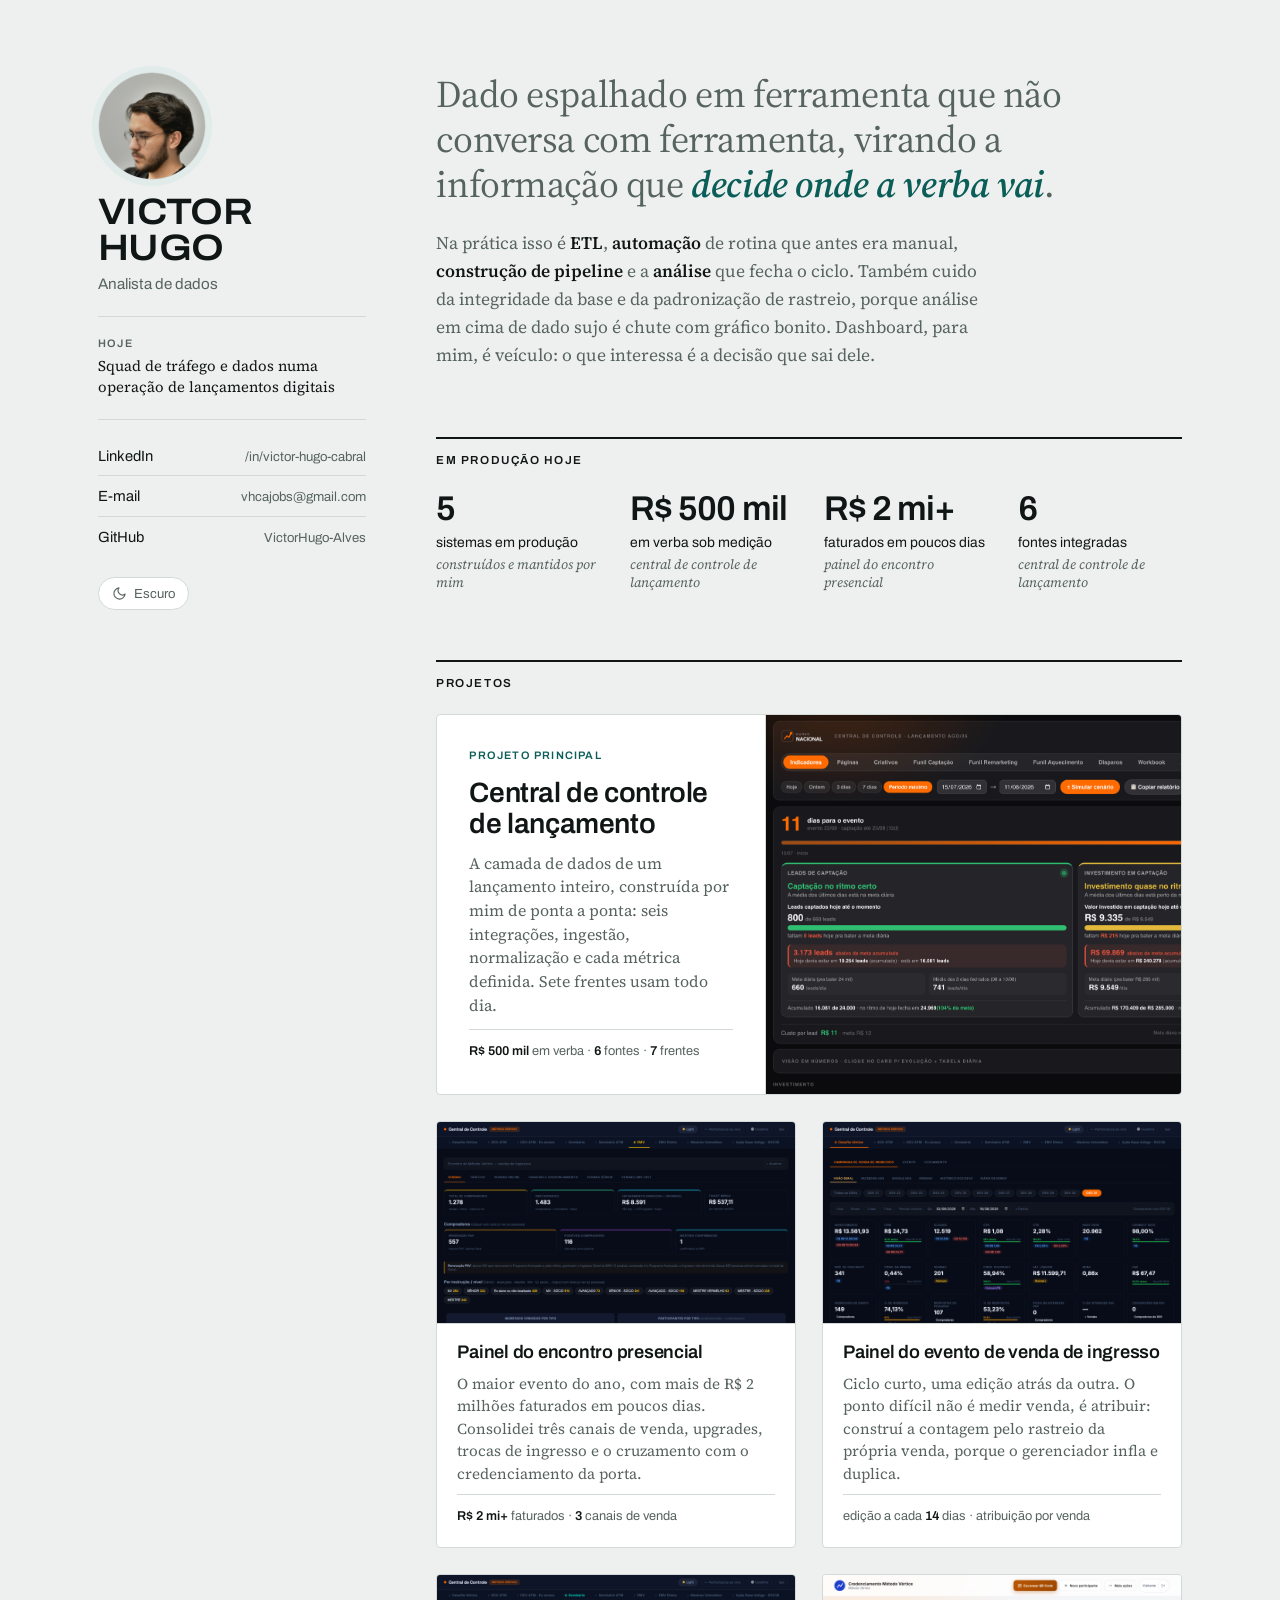
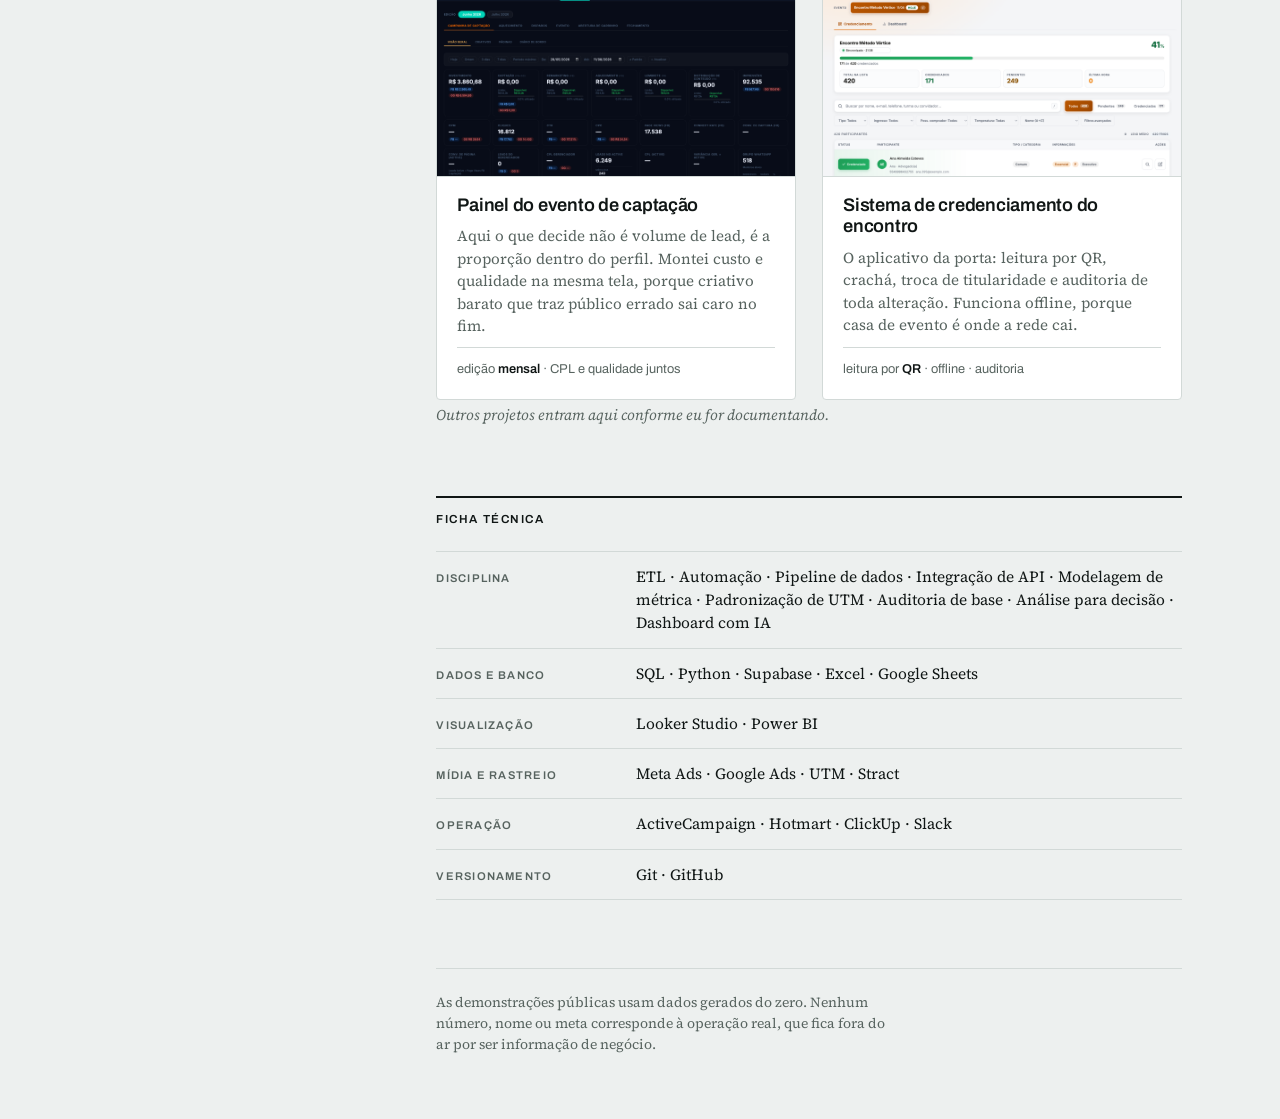
==== commit 896b87da: "Acrescenta LinkedIn e troca o e-mail de contato O e-mail passa a ser o vhcajobs@gmail.com, separado " ====
--- a/index.html
+++ b/index.html
@@ -55,22 +55,20 @@
 
     <ul class="contato">
       <li>
+        <a href="https://www.linkedin.com/in/victor-hugo-cabral/">
+          LinkedIn <span class="destino">/in/victor-hugo-cabral</span>
+        </a>
+      </li>
+      <li>
+        <a href="mailto:vhcajobs@gmail.com">
+          E-mail <span class="destino">vhcajobs@gmail.com</span>
+        </a>
+      </li>
+      <li>
         <a href="https://github.com/VictorHugo-Alves">
           GitHub <span class="destino">VictorHugo-Alves</span>
         </a>
       </li>
-      <li>
-        <a href="mailto:vhcaccomp@gmail.com">
-          E-mail <span class="destino">vhcaccomp@gmail.com</span>
-        </a>
-      </li>
-      <!-- LinkedIn: basta repetir o bloco acima com a URL do perfil.
-      <li>
-        <a href="https://www.linkedin.com/in/SEU-PERFIL/">
-          LinkedIn <span class="destino">/in/SEU-PERFIL</span>
-        </a>
-      </li>
-      -->
     </ul>
 
     <div data-tema-slot></div>
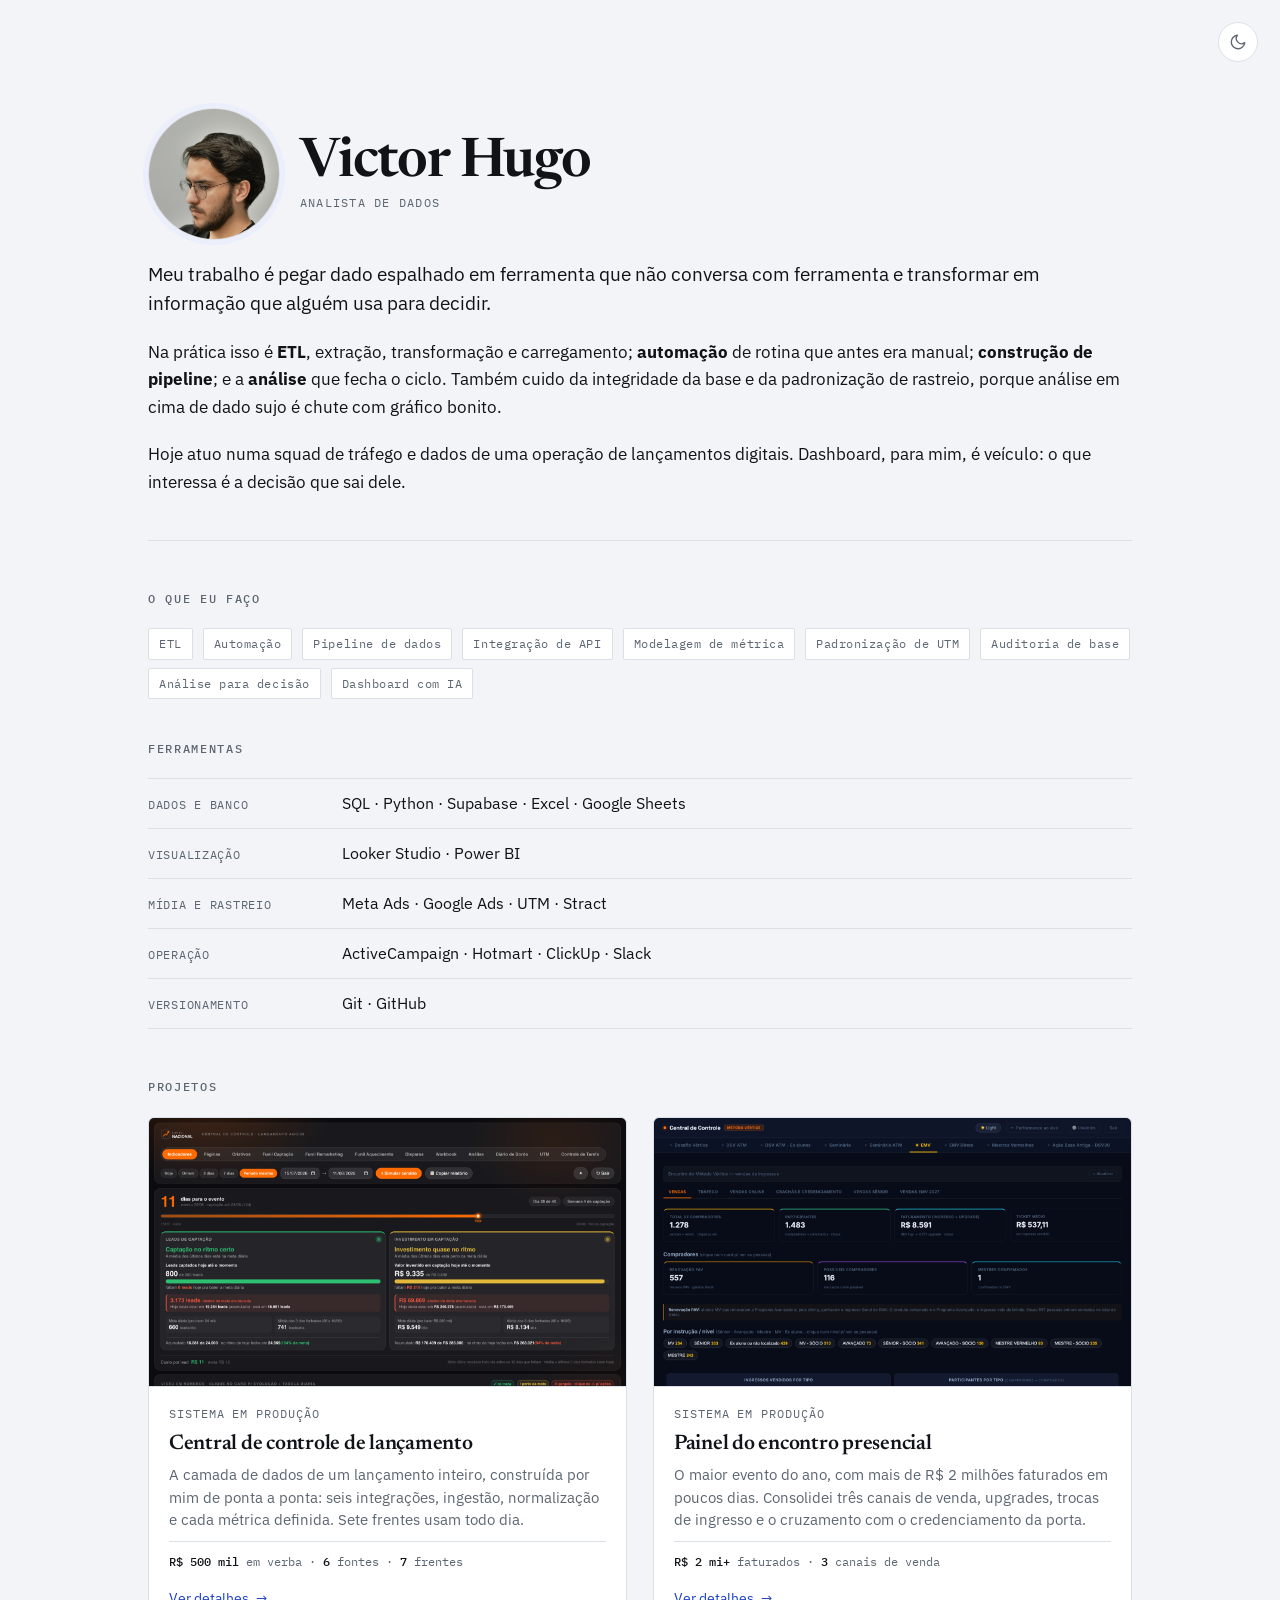
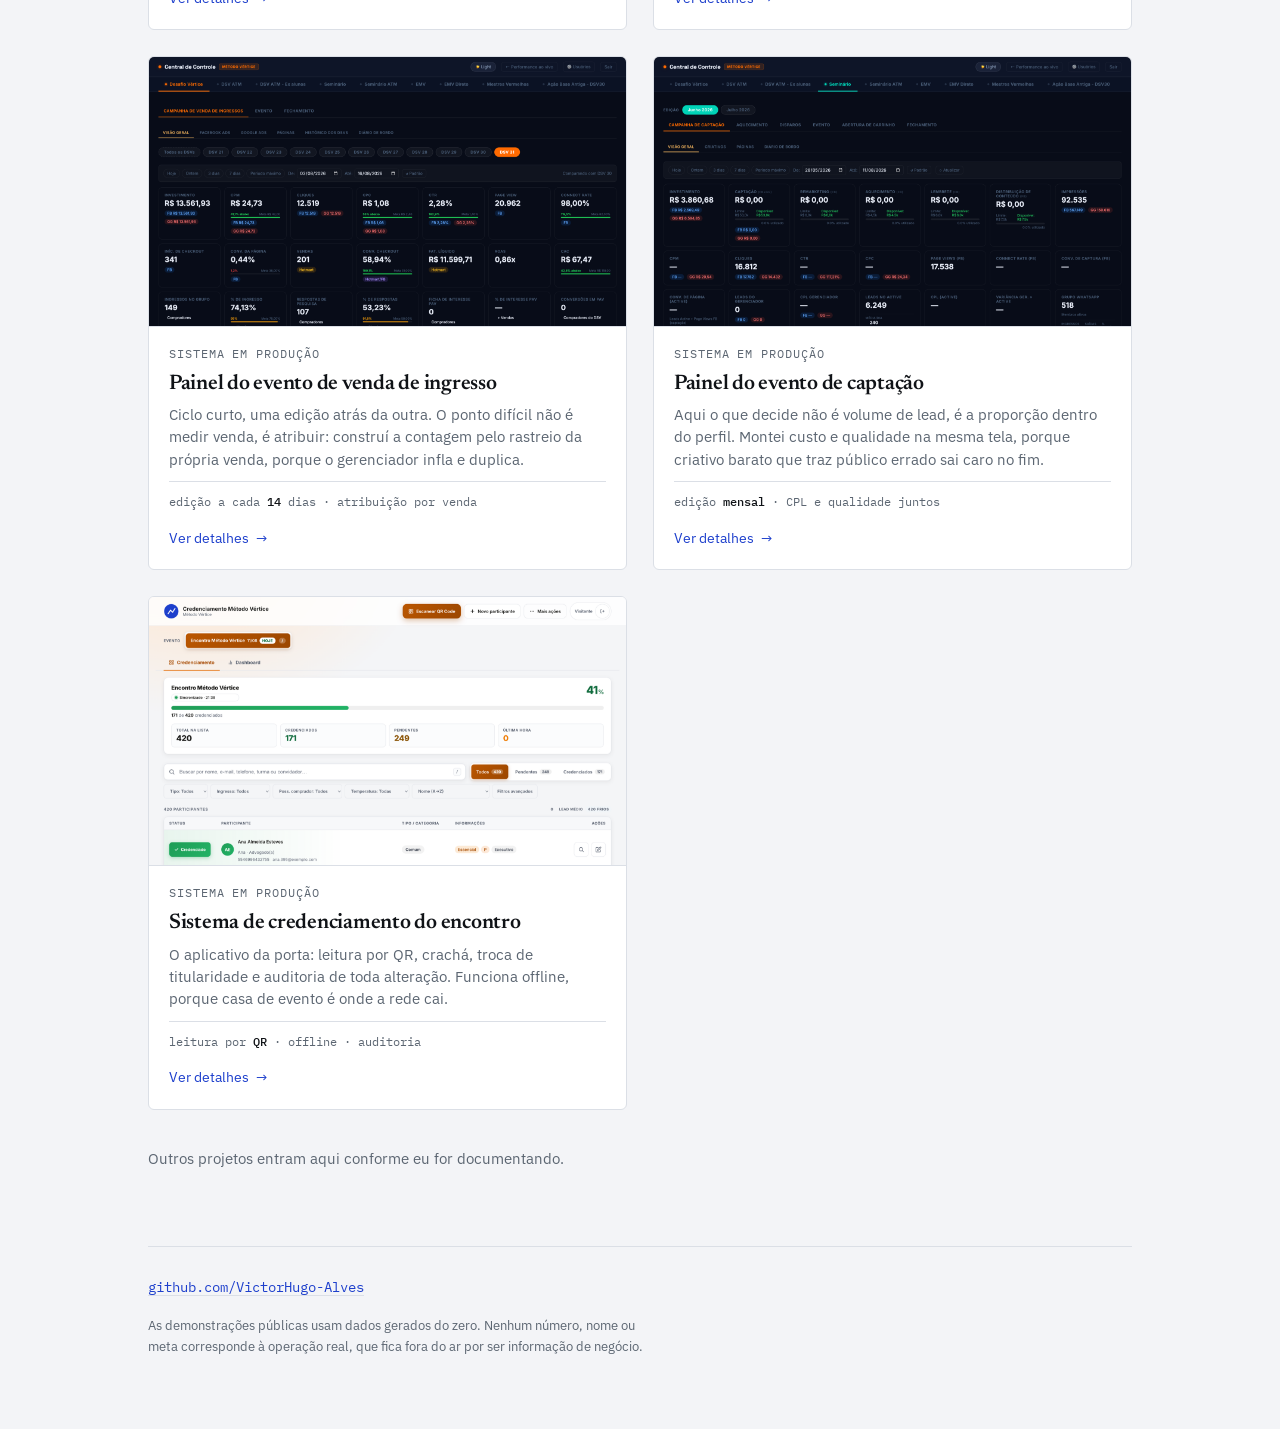
==== commit 7c6c8a08: "Reverte o redesenho da capa O redesenho foi na direcao errada. O pedido era tirar a cara de IA e o q" ====
--- a/index.html
+++ b/index.html
@@ -4,7 +4,7 @@
 <meta charset="utf-8">
 <meta name="viewport" content="width=device-width, initial-scale=1">
 <title>Victor Hugo · Analista de dados</title>
-<meta name="description" content="Analista de dados. Cinco sistemas em produção: ETL, automação, pipeline e a análise que decide onde a verba vai.">
+<meta name="description" content="Analista de dados. ETL, automação, pipeline e análise: transformo dado espalhado em informação que alguém usa para decidir.">
 <meta name="author" content="Victor Hugo">
 
 <!-- Cartão de pré-visualização: é o que aparece quando o link é colado no
@@ -12,227 +12,181 @@
 <meta property="og:type" content="profile">
 <meta property="og:url" content="https://victorhugo-alves.github.io/">
 <meta property="og:title" content="Victor Hugo · Analista de dados">
-<meta property="og:description" content="Cinco sistemas em produção: ETL, automação, pipeline e a análise que decide onde a verba vai.">
+<meta property="og:description" content="ETL, automação, pipeline e análise: transformo dado espalhado em informação que alguém usa para decidir.">
 <meta property="og:image" content="https://victorhugo-alves.github.io/img/painel-captacao.png">
 <meta name="twitter:card" content="summary_large_image">
 
-<link rel="icon" href="data:image/svg+xml,<svg xmlns='http://www.w3.org/2000/svg' viewBox='0 0 32 32'><rect width='32' height='32' rx='7' fill='%230B5D57'/><path d='M7 22 L13 13 L18 18 L25 9' stroke='white' stroke-width='2.6' fill='none' stroke-linecap='round' stroke-linejoin='round'/></svg>">
+<link rel="icon" href="data:image/svg+xml,<svg xmlns='http://www.w3.org/2000/svg' viewBox='0 0 32 32'><rect width='32' height='32' rx='7' fill='%231D3FCC'/><path d='M7 22 L13 13 L18 18 L25 9' stroke='white' stroke-width='2.6' fill='none' stroke-linecap='round' stroke-linejoin='round'/></svg>">
 
 <link rel="preconnect" href="https://fonts.googleapis.com">
 <link rel="preconnect" href="https://fonts.gstatic.com" crossorigin>
-<link href="https://fonts.googleapis.com/css2?family=Archivo:wdth,wght@75..125,400..700&family=Source+Serif+4:opsz,wght@8..60,400..600&display=swap" rel="stylesheet">
+<link href="https://fonts.googleapis.com/css2?family=Newsreader:opsz,wght@6..72,500;6..72,600&family=IBM+Plex+Mono:wght@400;500&family=IBM+Plex+Sans:wght@400;500&display=swap" rel="stylesheet">
 <script src="./tema.js"></script>
 <link rel="stylesheet" href="./styles.css">
 </head>
 <body>
 
-<a class="pular" href="#projetos">Pular para os projetos</a>
+<a class="pular" href="#casos">Pular para os projetos</a>
 
-<div class="folha-capa">
+<div class="folha">
 
-  <!-- ================================================================
-       Identificação. No desktop esta coluna não rola junto: quem chega
-       no fim da página ainda tem o contato na frente.
-       ================================================================ -->
-  <aside class="rail">
-
-    <div class="rail-id">
-      <img class="avatar" src="./img/victor.jpg" width="512" height="512"
-           loading="eager" decoding="async"
-           alt="Retrato de Victor Hugo, de óculos, olhando para a tela.">
-      <div>
-        <h1 class="nome">Victor<br>Hugo</h1>
-        <p class="papel">Analista de dados</p>
-      </div>
-    </div>
-
-    <dl class="rail-ficha">
-      <div>
-        <dt>Hoje</dt>
-        <dd>Squad de tráfego e dados numa operação de lançamentos digitais</dd>
-      </div>
-    </dl>
-
-    <ul class="contato">
-      <li>
-        <a href="https://www.linkedin.com/in/victor-hugo-cabral/">
-          LinkedIn <span class="destino">/in/victor-hugo-cabral</span>
-        </a>
-      </li>
-      <li>
-        <a href="mailto:vhcajobs@gmail.com">
-          E-mail <span class="destino">vhcajobs@gmail.com</span>
-        </a>
-      </li>
-      <li>
-        <a href="https://github.com/VictorHugo-Alves">
-          GitHub <span class="destino">VictorHugo-Alves</span>
-        </a>
-      </li>
-    </ul>
-
-    <div data-tema-slot></div>
-
-  </aside>
-
-  <!-- ================================================================
-       Conteúdo
-       ================================================================ -->
-  <div class="corpo">
-
-    <header class="tese">
-      <p class="tese-linha">
-        Dado espalhado em ferramenta que não conversa com ferramenta,
-        virando a informação que <b>decide onde a verba vai</b>.
-      </p>
-      <p>
-        Na prática isso é <strong>ETL</strong>, <strong>automação</strong> de
-        rotina que antes era manual, <strong>construção de pipeline</strong> e a
-        <strong>análise</strong> que fecha o ciclo. Também cuido da integridade
-        da base e da padronização de rastreio, porque análise em cima de dado
-        sujo é chute com gráfico bonito. Dashboard, para mim, é veículo: o que
-        interessa é a decisão que sai dele.
-      </p>
-    </header>
-
-    <!-- Cada número traz a origem embaixo. Nenhum é somado nem arredondado
-         entre projetos: cada um vale para o sistema de onde veio. -->
-    <section aria-labelledby="r-escala">
-      <h2 class="secao" id="r-escala">Em produção hoje</h2>
-      <ul class="leituras">
-        <li>
-          <span class="leitura-valor">5</span>
-          <span class="leitura-rotulo">sistemas em produção</span>
-          <span class="leitura-fonte">construídos e mantidos por mim</span>
-        </li>
-        <li>
-          <span class="leitura-valor">R$ 500 mil</span>
-          <span class="leitura-rotulo">em verba sob medição</span>
-          <span class="leitura-fonte">central de controle de lançamento</span>
-        </li>
-        <li>
-          <span class="leitura-valor">R$ 2 mi+</span>
-          <span class="leitura-rotulo">faturados em poucos dias</span>
-          <span class="leitura-fonte">painel do encontro presencial</span>
-        </li>
-        <li>
-          <span class="leitura-valor">6</span>
-          <span class="leitura-rotulo">fontes integradas</span>
-          <span class="leitura-fonte">central de controle de lançamento</span>
-        </li>
-      </ul>
-    </section>
-
-    <main id="projetos">
-      <h2 class="secao">Projetos</h2>
-
-      <div class="projetos">
-
-        <!-- O principal ocupa a linha inteira. Cinco cartões iguais diriam
-             que os cinco pesam igual, e não pesam. -->
-        <a class="projeto projeto--capa" href="./casos/painel-captacao.html">
-          <span class="projeto-corpo">
-            <span class="projeto-marca">Projeto principal</span>
-            <span class="projeto-titulo">Central de controle de lançamento</span>
-            <span class="projeto-resumo">A camada de dados de um lançamento inteiro, construída por mim de ponta a ponta: seis integrações, ingestão, normalização e cada métrica definida. Sete frentes usam todo dia.</span>
-            <span class="projeto-fatos"><b>R$ 500 mil</b> em verba · <b>6</b> fontes · <b>7</b> frentes</span>
-          </span>
-          <span class="projeto-tela">
-            <img src="./img/painel-captacao.png" width="1600" height="977" loading="eager" decoding="async" alt="Painel de captação com contagem regressiva e cartões de ritmo de leads e investimento.">
-          </span>
-        </a>
-
-        <div class="projetos-resto">
-
-          <a class="projeto" href="./casos/encontro-presencial.html">
-            <span class="projeto-tela">
-              <img src="./img/emv.png" width="1600" height="977" loading="lazy" decoding="async" alt="Painel do encontro presencial com vendas de ingresso, participantes e ticket médio.">
-            </span>
-            <span class="projeto-corpo">
-              <span class="projeto-titulo">Painel do encontro presencial</span>
-              <span class="projeto-resumo">O maior evento do ano, com mais de R$ 2 milhões faturados em poucos dias. Consolidei três canais de venda, upgrades, trocas de ingresso e o cruzamento com o credenciamento da porta.</span>
-              <span class="projeto-fatos"><b>R$ 2 mi+</b> faturados · <b>3</b> canais de venda</span>
-            </span>
-          </a>
-
-          <a class="projeto" href="./casos/desafio-vertice.html">
-            <span class="projeto-tela">
-              <img src="./img/dsv.png" width="1600" height="977" loading="lazy" decoding="async" alt="Painel do evento de venda de ingresso com funil de mídia e checkout.">
-            </span>
-            <span class="projeto-corpo">
-              <span class="projeto-titulo">Painel do evento de venda de ingresso</span>
-              <span class="projeto-resumo">Ciclo curto, uma edição atrás da outra. O ponto difícil não é medir venda, é atribuir: construí a contagem pelo rastreio da própria venda, porque o gerenciador infla e duplica.</span>
-              <span class="projeto-fatos">edição a cada <b>14</b> dias · atribuição por venda</span>
-            </span>
-          </a>
-
-          <a class="projeto" href="./casos/seminario.html">
-            <span class="projeto-tela">
-              <img src="./img/seminario.png" width="1600" height="977" loading="lazy" decoding="async" alt="Painel do evento de captação com tráfego, leads e páginas.">
-            </span>
-            <span class="projeto-corpo">
-              <span class="projeto-titulo">Painel do evento de captação</span>
-              <span class="projeto-resumo">Aqui o que decide não é volume de lead, é a proporção dentro do perfil. Montei custo e qualidade na mesma tela, porque criativo barato que traz público errado sai caro no fim.</span>
-              <span class="projeto-fatos">edição <b>mensal</b> · CPL e qualidade juntos</span>
-            </span>
-          </a>
-
-          <a class="projeto" href="./casos/credenciamento.html">
-            <span class="projeto-tela">
-              <img src="./img/credenciamento.png" width="1600" height="977" loading="lazy" decoding="async" alt="Aplicativo de credenciamento com lista de participantes e botão de credenciar.">
-            </span>
-            <span class="projeto-corpo">
-              <span class="projeto-titulo">Sistema de credenciamento do encontro</span>
-              <span class="projeto-resumo">O aplicativo da porta: leitura por QR, crachá, troca de titularidade e auditoria de toda alteração. Funciona offline, porque casa de evento é onde a rede cai.</span>
-              <span class="projeto-fatos">leitura por <b>QR</b> · offline · auditoria</span>
-            </span>
-          </a>
-
+  <header class="topo">
+    <div class="topo-texto">
+      <div class="topo-id">
+        <img class="avatar" src="./img/victor.jpg" width="512" height="512"
+             loading="eager" decoding="async"
+             alt="Retrato de Victor Hugo, de óculos, olhando para a tela.">
+        <div>
+          <h1>Victor&nbsp;Hugo</h1>
+          <p class="papel">Analista de dados</p>
         </div>
       </div>
 
-      <p class="proximos">Outros projetos entram aqui conforme eu for documentando.</p>
-    </main>
+      <p class="posicao">
+        Meu trabalho é pegar dado espalhado em ferramenta que não conversa com
+        ferramenta e transformar em informação que alguém usa para decidir.
+      </p>
+      <p>
+        Na prática isso é <strong>ETL</strong>, extração, transformação e
+        carregamento; <strong>automação</strong> de rotina que antes era manual;
+        <strong>construção de pipeline</strong>; e a <strong>análise</strong> que
+        fecha o ciclo. Também cuido da integridade da base e da padronização de
+        rastreio, porque análise em cima de dado sujo é chute com gráfico bonito.
+      </p>
+      <p>
+        Hoje atuo numa squad de tráfego e dados de uma operação de lançamentos
+        digitais. Dashboard, para mim, é veículo: o que interessa é a decisão que
+        sai dele.
+      </p>
+    </div>
+  </header>
 
-    <section aria-labelledby="r-ficha">
-      <h2 class="secao" id="r-ficha">Ficha técnica</h2>
-      <dl class="ficha">
-        <div>
-          <dt>Disciplina</dt>
-          <dd>ETL · Automação · Pipeline de dados · Integração de API · Modelagem de métrica · Padronização de UTM · Auditoria de base · Análise para decisão · Dashboard com IA</dd>
-        </div>
-        <div>
-          <dt>Dados e banco</dt>
-          <dd>SQL · Python · Supabase · Excel · Google Sheets</dd>
-        </div>
-        <div>
-          <dt>Visualização</dt>
-          <dd>Looker Studio · Power BI</dd>
-        </div>
-        <div>
-          <dt>Mídia e rastreio</dt>
-          <dd>Meta Ads · Google Ads · UTM · Stract</dd>
-        </div>
-        <div>
-          <dt>Operação</dt>
-          <dd>ActiveCampaign · Hotmart · ClickUp · Slack</dd>
-        </div>
-        <div>
-          <dt>Versionamento</dt>
-          <dd>Git · GitHub</dd>
-        </div>
-      </dl>
-    </section>
+  <section class="bloco" id="ferramentas">
+    <h2 class="secao">O que eu faço</h2>
+    <ul class="disciplinas">
+      <li>ETL</li>
+      <li>Automação</li>
+      <li>Pipeline de dados</li>
+      <li>Integração de API</li>
+      <li>Modelagem de métrica</li>
+      <li>Padronização de UTM</li>
+      <li>Auditoria de base</li>
+      <li>Análise para decisão</li>
+      <li>Dashboard com IA</li>
+    </ul>
 
-    <footer class="rodape">
-      <p class="nota">
-        As demonstrações públicas usam dados gerados do zero. Nenhum número,
-        nome ou meta corresponde à operação real, que fica fora do ar por ser
-        informação de negócio.
-      </p>
-    </footer>
+    <h2 class="secao secao-2">Ferramentas</h2>
+    <dl class="ferramentas">
+      <div>
+        <dt>Dados e banco</dt>
+        <dd>SQL · Python · Supabase · Excel · Google Sheets</dd>
+      </div>
+      <div>
+        <dt>Visualização</dt>
+        <dd>Looker Studio · Power BI</dd>
+      </div>
+      <div>
+        <dt>Mídia e rastreio</dt>
+        <dd>Meta Ads · Google Ads · UTM · Stract</dd>
+      </div>
+      <div>
+        <dt>Operação</dt>
+        <dd>ActiveCampaign · Hotmart · ClickUp · Slack</dd>
+      </div>
+      <div>
+        <dt>Versionamento</dt>
+        <dd>Git · GitHub</dd>
+      </div>
+    </dl>
+  </section>
 
-  </div>
+  <main class="bloco" id="casos">
+    <h2 class="secao">Projetos</h2>
+
+    <div class="grade">
+
+      <a class="cartao" href="./casos/painel-captacao.html">
+        <span class="cartao-tela">
+          <img src="./img/painel-captacao.png" width="1600" height="977" loading="lazy" decoding="async" alt="Painel de captação com contagem regressiva e cartões de ritmo de leads e investimento.">
+        </span>
+        <span class="cartao-corpo">
+          <span class="eyebrow">Sistema em produção</span>
+          <span class="cartao-titulo">Central de controle de lançamento</span>
+          <span class="cartao-resumo">A camada de dados de um lançamento inteiro, construída por mim de ponta a ponta: seis integrações, ingestão, normalização e cada métrica definida. Sete frentes usam todo dia.</span>
+          <span class="cartao-fatos"><b>R$ 500 mil</b> em verba · <b>6</b> fontes · <b>7</b> frentes</span>
+          <span class="cartao-acao">Ver detalhes <span class="seta" aria-hidden="true">→</span></span>
+        </span>
+      </a>
+
+      <a class="cartao" href="./casos/encontro-presencial.html">
+        <span class="cartao-tela">
+          <img src="./img/emv.png" width="1600" height="977" loading="lazy" decoding="async" alt="Painel do encontro presencial com vendas de ingresso, participantes e ticket médio.">
+        </span>
+        <span class="cartao-corpo">
+          <span class="eyebrow">Sistema em produção</span>
+          <span class="cartao-titulo">Painel do encontro presencial</span>
+          <span class="cartao-resumo">O maior evento do ano, com mais de R$ 2 milhões faturados em poucos dias. Consolidei três canais de venda, upgrades, trocas de ingresso e o cruzamento com o credenciamento da porta.</span>
+          <span class="cartao-fatos"><b>R$ 2 mi+</b> faturados · <b>3</b> canais de venda</span>
+          <span class="cartao-acao">Ver detalhes <span class="seta" aria-hidden="true">→</span></span>
+        </span>
+      </a>
+
+      <a class="cartao" href="./casos/desafio-vertice.html">
+        <span class="cartao-tela">
+          <img src="./img/dsv.png" width="1600" height="977" loading="lazy" decoding="async" alt="Painel do evento de venda de ingresso com funil de mídia e checkout.">
+        </span>
+        <span class="cartao-corpo">
+          <span class="eyebrow">Sistema em produção</span>
+          <span class="cartao-titulo">Painel do evento de venda de ingresso</span>
+          <span class="cartao-resumo">Ciclo curto, uma edição atrás da outra. O ponto difícil não é medir venda, é atribuir: construí a contagem pelo rastreio da própria venda, porque o gerenciador infla e duplica.</span>
+          <span class="cartao-fatos">edição a cada <b>14</b> dias · atribuição por venda</span>
+          <span class="cartao-acao">Ver detalhes <span class="seta" aria-hidden="true">→</span></span>
+        </span>
+      </a>
+
+      <a class="cartao" href="./casos/seminario.html">
+        <span class="cartao-tela">
+          <img src="./img/seminario.png" width="1600" height="977" loading="lazy" decoding="async" alt="Painel do evento de captação com tráfego, leads e páginas.">
+        </span>
+        <span class="cartao-corpo">
+          <span class="eyebrow">Sistema em produção</span>
+          <span class="cartao-titulo">Painel do evento de captação</span>
+          <span class="cartao-resumo">Aqui o que decide não é volume de lead, é a proporção dentro do perfil. Montei custo e qualidade na mesma tela, porque criativo barato que traz público errado sai caro no fim.</span>
+          <span class="cartao-fatos">edição <b>mensal</b> · CPL e qualidade juntos</span>
+          <span class="cartao-acao">Ver detalhes <span class="seta" aria-hidden="true">→</span></span>
+        </span>
+      </a>
+
+      <a class="cartao" href="./casos/credenciamento.html">
+        <span class="cartao-tela">
+          <img src="./img/credenciamento.png" width="1600" height="977" loading="lazy" decoding="async" alt="Aplicativo de credenciamento com lista de participantes e botão de credenciar.">
+        </span>
+        <span class="cartao-corpo">
+          <span class="eyebrow">Sistema em produção</span>
+          <span class="cartao-titulo">Sistema de credenciamento do encontro</span>
+          <span class="cartao-resumo">O aplicativo da porta: leitura por QR, crachá, troca de titularidade e auditoria de toda alteração. Funciona offline, porque casa de evento é onde a rede cai.</span>
+          <span class="cartao-fatos">leitura por <b>QR</b> · offline · auditoria</span>
+          <span class="cartao-acao">Ver detalhes <span class="seta" aria-hidden="true">→</span></span>
+        </span>
+      </a>
+
+    </div>
+
+    <p class="proximos">
+      Outros projetos entram aqui conforme eu for documentando.
+    </p>
+  </main>
+
+  <footer class="rodape">
+    <p><a href="https://github.com/VictorHugo-Alves">github.com/VictorHugo-Alves</a></p>
+    <!-- Para acrescentar LinkedIn ou e-mail, é só duplicar a linha acima. -->
+    <p class="nota">
+      As demonstrações públicas usam dados gerados do zero. Nenhum número, nome ou
+      meta corresponde à operação real, que fica fora do ar por ser informação de
+      negócio.
+    </p>
+  </footer>
+
 </div>
 </body>
 </html>
--- a/styles.css
+++ b/styles.css
@@ -1,37 +1,26 @@
 /* ====================================================================
-   Portfólio de Victor Hugo. Um arquivo, sem framework.
-
-   A página é uma FICHA DE OPERAÇÃO, não um cartão de visita.
-
-   Duas decisões carregam o layout:
-
-   1. Coluna fixa à esquerda com a identificação e o contato. Ela não
-      rola: quem chega no fim da página ainda tem como responder.
-   2. Todo número aparece com a origem embaixo. É a mesma regra que eu
-      sigo no trabalho, virada em elemento de página.
-
-   Sobre a tipografia: a monoespaçada foi retirada de tudo que é rótulo.
-   Mono aqui significaria "isto é código", e não havia código nenhum na
-   página. Sobrou uma grotesca estreita para estrutura e número, e uma
-   serifa de leitura para o texto corrido.
+   Capa do portfólio. Um arquivo, sem framework.
+
+   Ideia do layout: a página é uma ficha técnica, não um cartão de visita.
+   Régua de leitura estreita, numerais tabulares, e cada caso ocupando a
+   largura toda em vez de virar um cartãozinho arredondado numa grade.
    ==================================================================== */
 
 /* ---------- tokens: o claro é o padrão, o escuro só redefine ---------- */
 :root {
-  /* Neutros puxados para o verde do realce. Cinza puro sai como cinza
-     de navegador; este sai como cinza escolhido. */
-  --papel:      #EDF0EF;
-  --superf:     #FFFFFF;
-  --tinta:      #101615;
-  --suave:      #57635F;
-  --linha:      #D2D9D7;
-  --realce:     #0B5D57;   /* 7,8:1 sobre o branco */
-  --realce-t:   #FFFFFF;   /* texto sobre o realce */
-  --realce-f:   #E1ECEA;
-  --sombra:     0 1px 2px rgba(16, 22, 21, .05), 0 18px 40px -24px rgba(16, 22, 21, .3);
-
-  --grot:  "Archivo", -apple-system, BlinkMacSystemFont, "Segoe UI", Arial, sans-serif;
-  --serif: "Source Serif 4", Georgia, "Times New Roman", serif;
+  --papel:    #F3F4F7;
+  --superf:   #FFFFFF;
+  --tinta:    #101317;
+  --suave:    #5C6672;
+  --linha:    #DBDFE6;
+  --realce:   #1D3FCC;
+  --realce-t: #FFFFFF;   /* texto sobre o realce */
+  --realce-f: #EBEEFB;
+  --sombra:   0 1px 2px rgba(16, 19, 23, .06), 0 12px 32px -18px rgba(16, 19, 23, .35);
+
+  --serif: "Newsreader", Georgia, "Times New Roman", serif;
+  --sans:  "IBM Plex Sans", -apple-system, BlinkMacSystemFont, "Segoe UI", sans-serif;
+  --mono:  "IBM Plex Mono", ui-monospace, SFMono-Regular, Menlo, monospace;
 }
 
 /* Três estados, não dois. O visitante pode ter escolhido claro, escuro, ou
@@ -40,28 +29,28 @@
    uma escolha manual por claro vence um sistema no escuro, e vice-versa. */
 @media (prefers-color-scheme: dark) {
   :root:not([data-theme="light"]) {
-    --papel:    #0A0E0D;
-    --superf:   #121816;
-    --tinta:    #E3E9E6;
-    --suave:    #8A9793;
-    --linha:    #212B28;
-    --realce:   #52C7B8;   /* 9,5:1 sobre o papel escuro */
-    --realce-t: #06100F;
-    --realce-f: #12262A;
-    --sombra:   0 1px 2px rgba(0, 0, 0, .5), 0 18px 44px -24px rgba(0, 0, 0, .85);
+    --papel:    #0B0E12;
+    --superf:   #12161C;
+    --tinta:    #E4E8EE;
+    --suave:    #8B96A5;
+    --linha:    #222933;
+    --realce:   #8AA6FF;
+    --realce-t: #0A0D12;
+    --realce-f: #161D2E;
+    --sombra:   0 1px 2px rgba(0, 0, 0, .4), 0 14px 40px -20px rgba(0, 0, 0, .8);
   }
 }
 
 :root[data-theme="dark"] {
-    --papel:    #0A0E0D;
-    --superf:   #121816;
-    --tinta:    #E3E9E6;
-    --suave:    #8A9793;
-    --linha:    #212B28;
-    --realce:   #52C7B8;
-    --realce-t: #06100F;
-    --realce-f: #12262A;
-    --sombra:   0 1px 2px rgba(0, 0, 0, .5), 0 18px 44px -24px rgba(0, 0, 0, .85);
+    --papel:    #0B0E12;
+    --superf:   #12161C;
+    --tinta:    #E4E8EE;
+    --suave:    #8B96A5;
+    --linha:    #222933;
+    --realce:   #8AA6FF;
+    --realce-t: #0A0D12;
+    --realce-f: #161D2E;
+    --sombra:   0 1px 2px rgba(0, 0, 0, .4), 0 14px 40px -20px rgba(0, 0, 0, .8);
 }
 
 /* ---------- base ---------- */
@@ -71,18 +60,15 @@
   margin: 0;
   background: var(--papel);
   color: var(--tinta);
-  font-family: var(--serif);
-  font-size: 17.5px;
-  line-height: 1.6;
-  font-optical-sizing: auto;
+  font-family: var(--sans);
+  font-size: 17px;
+  line-height: 1.62;
   -webkit-font-smoothing: antialiased;
-  text-rendering: optimizeLegibility;
 }
 
 a { color: var(--realce); }
 
 a:focus-visible,
-button:focus-visible,
 .pular:focus-visible {
   outline: 2px solid var(--realce);
   outline-offset: 3px;
@@ -91,490 +77,358 @@
 
 img { max-width: 100%; height: auto; display: block; }
 
-.pular { position: absolute; left: -9999px; }
+.pular {
+  position: absolute;
+  left: -9999px;
+}
 .pular:focus {
   left: 16px; top: 16px;
-  z-index: 30;
+  z-index: 10;
   background: var(--superf);
   padding: 10px 16px;
   border: 1px solid var(--linha);
-  font-family: var(--grot);
-  font-size: .9rem;
-}
-
-/* ---------- rótulo de seção ----------
-   Régua grossa em cima, texto curto embaixo. A régua é o que separa as
-   seções: sem ela a página vira um rolo contínuo. */
-.secao {
-  font-family: var(--grot);
-  font-weight: 600;
-  font-size: .73rem;
-  letter-spacing: .13em;
-  text-transform: uppercase;
-  color: var(--tinta);
-  margin: 0 0 22px;
-  padding-top: 12px;
-  border-top: 2px solid var(--tinta);
-}
-
-/* ====================================================================
-   CAPA
-   ==================================================================== */
-
-.folha-capa {
-  max-width: 1180px;
+}
+
+.folha {
+  max-width: 1080px;
   margin: 0 auto;
-  padding: clamp(36px, 6vw, 72px) clamp(20px, 5vw, 48px) 64px;
-}
-
-/* No desktop: identificação à esquerda, conteúdo à direita. Abaixo de
-   980px tudo empilha e o rail vira um cabeçalho comum. */
-@media (min-width: 980px) {
-  .folha-capa {
-    display: grid;
-    grid-template-columns: 268px minmax(0, 1fr);
-    gap: clamp(44px, 5.5vw, 84px);
-    align-items: start;
-  }
-
-  .rail {
-    position: sticky;
-    top: clamp(36px, 6vw, 72px);
-  }
-}
-
-/* ---------- rail de identificação ---------- */
-.rail {
-  display: grid;
-  gap: 20px;
-  align-content: start;
-}
-
-.rail-id { display: grid; gap: 14px; }
+  padding: clamp(48px, 9vw, 108px) clamp(20px, 5vw, 48px) 72px;
+}
+
+/* ---------- cabeçalho ---------- */
+.topo {
+  display: grid;
+  gap: clamp(32px, 5vw, 56px);
+  padding-bottom: clamp(30px, 4.5vw, 44px);
+  border-bottom: 1px solid var(--linha);
+}
+
+.topo-texto { display: grid; gap: 20px; align-content: start; }
+.topo-texto p { margin: 0; }   /* sem trava de medida: ocupa a largura toda */
+
+/* Identidade: avatar circular colado no nome. Pequeno de propósito, o
+   retrato é assinatura e não ilustração. */
+.topo-id {
+  display: flex;
+  align-items: center;
+  gap: clamp(14px, 2.5vw, 20px);
+}
 
 .avatar {
-  width: 108px;
-  height: 108px;
+  flex: none;
+  width: clamp(96px, 13.5vw, 132px);
+  height: clamp(96px, 13.5vw, 132px);
   border-radius: 50%;
   object-fit: cover;
   object-position: 50% 42%;
   border: 1px solid var(--linha);
-  box-shadow: 0 0 0 6px var(--realce-f);
-}
-
-.nome {
-  font-family: var(--grot);
+  box-shadow: 0 0 0 5px var(--realce-f);
+}
+
+.topo h1 {
+  font-family: var(--serif);
   font-weight: 600;
-  font-stretch: 112%;
-  font-size: clamp(1.9rem, 3.4vw, 2.3rem);
-  line-height: .98;
-  letter-spacing: -.018em;
+  font-size: clamp(2.2rem, 6vw, 3.4rem);
+  line-height: 1.02;
+  letter-spacing: -.022em;
+  margin: 0;
+  text-wrap: balance;
+}
+
+.papel {
+  font-family: var(--mono);
+  font-size: .78rem;
+  letter-spacing: .1em;
   text-transform: uppercase;
-  margin: 0;
-}
-
-.papel {
-  font-family: var(--grot);
-  font-size: .95rem;
-  font-weight: 400;
-  color: var(--suave);
-  margin: 6px 0 0;
-}
-
-/* Ficha do rail: onde ele está hoje. Rótulo pequeno em cima, valor
-   embaixo, porque a coluna é estreita demais para duas colunas. */
-.rail-ficha {
-  margin: 0;
-  display: grid;
-  gap: 14px;
-  padding-top: 18px;
+  color: var(--suave);
+  margin: 8px 0 0;
+}
+
+.posicao {
+  font-size: clamp(1.05rem, 2vw, 1.18rem);
+  line-height: 1.55;
+  color: var(--tinta);
+}
+
+.disciplinas {
+  display: flex;
+  flex-wrap: wrap;
+  gap: 8px 10px;
+  list-style: none;
+  margin: 0;
+  padding: 0;
+}
+
+.disciplinas li {
+  font-family: var(--mono);
+  font-size: .74rem;
+  letter-spacing: .045em;
+  color: var(--suave);
+  border: 1px solid var(--linha);
+  border-radius: 2px;
+  padding: 5px 10px;
+  background: var(--superf);
+}
+
+/* ---------- seção ---------- */
+.secao {
+  font-family: var(--mono);
+  font-size: .74rem;
+  font-weight: 500;
+  letter-spacing: .14em;
+  text-transform: uppercase;
+  color: var(--suave);
+  margin: 0 0 20px;
+}
+
+/* ---------- blocos e seções ---------- */
+.bloco {
+  padding-top: clamp(34px, 4.5vw, 48px);
+}
+
+.secao-2 { margin-top: clamp(30px, 4vw, 40px); }
+
+/* ---------- ferramentas ---------- */
+/* Rótulo à esquerda, lista à direita: dá para varrer a coluna dos rótulos
+   e parar só no grupo que interessa. */
+.ferramentas {
+  margin: 0;
   border-top: 1px solid var(--linha);
 }
 
-.rail-ficha dt {
-  font-family: var(--grot);
-  font-size: .68rem;
-  font-weight: 600;
-  letter-spacing: .11em;
+.ferramentas > div {
+  display: grid;
+  gap: 2px 24px;
+  padding: 12px 0;
+  border-bottom: 1px solid var(--linha);
+}
+
+@media (min-width: 620px) {
+  .ferramentas > div { grid-template-columns: 170px minmax(0, 1fr); align-items: baseline; }
+}
+
+.ferramentas dt {
+  font-family: var(--mono);
+  font-size: .74rem;
+  letter-spacing: .06em;
   text-transform: uppercase;
   color: var(--suave);
-  margin-bottom: 3px;
-}
-
-.rail-ficha dd {
-  margin: 0;
-  font-size: .93rem;
-  line-height: 1.45;
-}
-
-/* ---------- contato ---------- */
-.contato {
-  list-style: none;
-  margin: 0;
-  padding: 18px 0 0;
-  border-top: 1px solid var(--linha);
-  display: grid;
-  gap: 2px;
-}
-
-.contato a {
-  display: flex;
-  align-items: baseline;
-  justify-content: space-between;
-  gap: 12px;
-  font-family: var(--grot);
-  font-size: .92rem;
-  text-decoration: none;
+}
+
+.ferramentas dd {
+  margin: 0;
+  font-size: .97rem;
   color: var(--tinta);
-  padding: 7px 0;
-  border-bottom: 1px solid var(--linha);
-  transition: color .18s ease, border-color .18s ease;
-}
-
-.contato li:last-child a { border-bottom: 0; }
-
-.contato a:hover { color: var(--realce); border-color: var(--realce); }
-
-.contato .destino {
-  font-size: .82rem;
-  color: var(--suave);
-  text-align: right;
-  overflow-wrap: anywhere;
-}
-
-.contato a:hover .destino { color: var(--realce); }
-
-/* ---------- corpo ---------- */
-.corpo { display: grid; gap: clamp(46px, 6vw, 68px); }
-
-/* ---------- tese ----------
-   O maior texto da página não é o nome, é o que ele faz. */
-.tese { display: grid; gap: 22px; }
-
-.tese-linha {
-  font-family: var(--serif);
-  font-weight: 400;
-  font-size: clamp(1.55rem, 3.3vw, 2.35rem);
-  line-height: 1.2;
-  letter-spacing: -.011em;
-  margin: 0;
-  text-wrap: balance;
-  max-width: 22ch;
-}
-
-.tese-linha b {
-  font-weight: 600;
-  color: var(--realce);
-  font-style: italic;
-}
-
-.tese p {
-  margin: 0;
-  max-width: 62ch;
-  color: var(--suave);
-}
-
-.tese p strong { font-weight: 600; color: var(--tinta); }
-
-/* ---------- leituras ----------
-   Cada número traz embaixo de onde ele saiu. Número sem origem é chute,
-   e um portfólio de analista não pode abrir com chute. */
-/* Duas colunas ou quatro, nunca três: com auto-fit o quarto número caía
-   sozinho numa segunda linha e parecia sobra. */
-.leituras {
-  list-style: none;
-  margin: 0;
-  padding: 0;
-  display: grid;
-  grid-template-columns: repeat(2, minmax(0, 1fr));
-  gap: 26px 30px;
-}
-
-@media (min-width: 1080px) {
-  .leituras { grid-template-columns: repeat(4, minmax(0, 1fr)); }
-}
-
-.leituras li { display: grid; gap: 3px; align-content: start; }
-
-.leitura-valor {
-  font-family: var(--grot);
-  font-weight: 600;
-  font-size: clamp(1.7rem, 3.1vw, 2.15rem);
-  line-height: 1;
-  letter-spacing: -.028em;
-  font-variant-numeric: tabular-nums;
-  color: var(--tinta);
-}
-
-.leitura-rotulo {
-  font-family: var(--grot);
-  font-size: .87rem;
-  line-height: 1.3;
-  color: var(--tinta);
-  margin-top: 5px;
-}
-
-.leitura-fonte {
-  font-size: .84rem;
-  font-style: italic;
-  line-height: 1.35;
-  color: var(--suave);
-}
-
-/* ====================================================================
-   PROJETOS
-   Hierarquia explícita: o principal ocupa a linha inteira com a tela
-   grande; os outros quatro dividem duas colunas. Cinco cartões iguais
-   diriam que os cinco pesam igual, e não pesam.
-   ==================================================================== */
-
-.projetos { display: grid; gap: clamp(18px, 2.4vw, 26px); }
-
-.projeto {
-  display: grid;
+}
+
+/* ---------- grade de projetos ---------- */
+/* Duas colunas no desktop. Cartão menor que antes de propósito: cabe mais
+   projeto na mesma dobra, e a grade cresce sem nenhum ajuste. */
+.grade {
+  display: grid;
+  gap: clamp(18px, 2.5vw, 26px);
+}
+
+@media (min-width: 720px) {
+  .grade { grid-template-columns: repeat(2, minmax(0, 1fr)); }
+}
+
+.cartao {
+  display: grid;
+  grid-template-rows: auto 1fr;
   text-decoration: none;
   color: inherit;
+  border: 1px solid var(--linha);
+  border-radius: 6px;
+  overflow: hidden;
   background: var(--superf);
-  border: 1px solid var(--linha);
-  border-radius: 4px;
-  overflow: hidden;
-  transition: border-color .2s ease, box-shadow .2s ease;
-}
-
-.projeto:hover { border-color: var(--realce); box-shadow: var(--sombra); }
-.projeto:focus-visible { outline: 2px solid var(--realce); outline-offset: 3px; }
-
-.projeto-tela { display: block; background: var(--papel); overflow: hidden; }
-
-.projeto-tela img {
+  transition: transform .25s ease, border-color .25s ease, box-shadow .25s ease;
+}
+
+.cartao:hover {
+  transform: translateY(-2px);
+  border-color: var(--realce);
+  box-shadow: var(--sombra);
+}
+
+.cartao-tela {
+  display: block;
+  border-bottom: 1px solid var(--linha);
+  background: var(--papel);
+}
+
+.cartao-tela img {
   width: 100%;
   aspect-ratio: 16 / 9;
   object-fit: cover;
   object-position: top center;
 }
 
-.projeto-corpo {
-  display: grid;
-  gap: 9px;
+.cartao-corpo {
+  display: grid;
+  gap: 8px;
   align-content: start;
   padding: 18px 20px 20px;
 }
 
-.projeto-titulo {
-  font-family: var(--grot);
+.cartao-titulo {
+  font-family: var(--serif);
   font-weight: 600;
-  font-size: 1.14rem;
-  line-height: 1.18;
-  letter-spacing: -.014em;
+  font-size: 1.32rem;
+  line-height: 1.16;
+  letter-spacing: -.012em;
   color: var(--tinta);
-  transition: color .2s ease;
-}
-
-.projeto:hover .projeto-titulo { color: var(--realce); }
-
-.projeto-resumo {
+}
+
+.cartao-resumo {
+  font-size: .93rem;
+  line-height: 1.5;
+  color: var(--suave);
+}
+
+.cartao-fatos {
+  font-family: var(--mono);
+  font-size: .76rem;
+  font-variant-numeric: tabular-nums;
+  color: var(--suave);
+  padding-top: 10px;
+  margin-top: 2px;
+  border-top: 1px solid var(--linha);
+}
+
+.cartao-fatos b { font-weight: 500; color: var(--tinta); }
+
+/* afordância explícita de clique: sem isso o cartão inteiro vira link mudo */
+.cartao-acao {
+  display: inline-flex;
+  align-items: center;
+  gap: 7px;
+  margin-top: 6px;
+  font-size: .9rem;
+  color: var(--realce);
+}
+
+.cartao-acao .seta {
+  transition: transform .25s ease;
+}
+
+.cartao:hover .cartao-acao .seta,
+.cartao:focus-visible .cartao-acao .seta { transform: translateX(4px); }
+
+.cartao:focus-visible { outline: 2px solid var(--realce); outline-offset: 3px; }
+
+/* ---------- compartilhados com a página de caso ---------- */
+.eyebrow {
+  font-family: var(--mono);
+  font-size: .73rem;
+  letter-spacing: .08em;
+  text-transform: uppercase;
+  color: var(--suave);
+  margin: 0;
+}
+
+.links {
+  display: flex;
+  flex-wrap: wrap;
+  align-items: center;
+  gap: 10px 18px;
+  margin: 0;
+}
+
+.botao {
+  display: inline-block;
+  background: var(--realce);
+  color: var(--realce-t);
+  text-decoration: none;
   font-size: .95rem;
-  line-height: 1.48;
-  color: var(--suave);
-}
-
-.projeto-fatos {
-  font-family: var(--grot);
-  font-size: .8rem;
-  font-variant-numeric: tabular-nums;
-  color: var(--suave);
-  padding-top: 11px;
-  border-top: 1px solid var(--linha);
-}
-
-.projeto-fatos b { font-weight: 600; color: var(--tinta); }
-
-/* --- o principal --- */
-.projeto--capa .projeto-corpo { padding: clamp(22px, 3vw, 32px); gap: 12px; }
-
-.projeto--capa .projeto-titulo {
-  font-size: clamp(1.35rem, 2.6vw, 1.75rem);
-  line-height: 1.12;
-}
-
-.projeto--capa .projeto-resumo { font-size: 1rem; max-width: 46ch; }
-
-/* Marca de posição: só o principal recebe. Um rótulo que aparece em
-   todos os cartões não informa nada. */
-.projeto-marca {
-  font-family: var(--grot);
-  font-size: .68rem;
-  font-weight: 600;
-  letter-spacing: .11em;
-  text-transform: uppercase;
-  color: var(--realce);
-}
-
-@media (min-width: 760px) {
-  .projeto--capa { grid-template-columns: minmax(0, .88fr) minmax(0, 1.12fr); align-items: stretch; }
-  .projeto--capa .projeto-corpo { align-content: center; }
-  .projeto--capa .projeto-tela { border-left: 1px solid var(--linha); height: 100%; }
-
-  /* Ancorado no canto superior esquerdo: é onde fica o cabeçalho do painel.
-     Centralizado, o corte comia justamente a parte que identifica a tela. */
-  .projeto--capa .projeto-tela img {
-    height: 100%;
-    aspect-ratio: auto;
-    min-height: 300px;
-    object-position: left top;
-  }
-}
-
-/* --- os outros quatro --- */
-.projetos-resto {
-  display: grid;
-  gap: clamp(18px, 2.4vw, 26px);
-}
-
-@media (min-width: 720px) {
-  .projetos-resto { grid-template-columns: repeat(2, minmax(0, 1fr)); }
-}
-
-.projetos-resto .projeto-tela { border-bottom: 1px solid var(--linha); }
-
-/* Título de duas linhas num cartão e de uma no vizinho desalinhava a régua
-   de baixo. O corpo cresce e a linha de fatos é empurrada para o pé, então
-   as réguas dos dois cartões da mesma fileira ficam na mesma altura. */
-.projetos-resto .projeto { grid-template-rows: auto 1fr; }
-
-.projetos-resto .projeto-corpo {
-  display: flex;
-  flex-direction: column;
-  gap: 9px;
-}
-
-.projetos-resto .projeto-fatos { margin-top: auto; }
-
-.proximos {
-  margin: 4px 0 0;
-  font-size: .93rem;
-  font-style: italic;
-  color: var(--suave);
-}
-
-/* ====================================================================
-   FICHA TÉCNICA
-   Rótulo à esquerda, valores à direita. Substituiu a nuvem de pílulas:
-   a mesma informação numa linha, sem virar sopa de etiqueta.
-   ==================================================================== */
-.ficha { margin: 0; border-top: 1px solid var(--linha); }
-
-.ficha > div {
-  display: grid;
-  gap: 3px 28px;
-  padding: 13px 0;
-  border-bottom: 1px solid var(--linha);
-}
-
-@media (min-width: 620px) {
-  .ficha > div { grid-template-columns: 172px minmax(0, 1fr); align-items: baseline; }
-}
-
-.ficha dt {
-  font-family: var(--grot);
-  font-size: .7rem;
-  font-weight: 600;
-  letter-spacing: .11em;
-  text-transform: uppercase;
-  color: var(--suave);
-}
-
-.ficha dd {
-  margin: 0;
-  font-size: .97rem;
-  line-height: 1.5;
-  color: var(--tinta);
-}
-
-/* ---------- rodapé ---------- */
-.rodape {
-  margin-top: clamp(48px, 6vw, 72px);
-  padding-top: 24px;
-  border-top: 1px solid var(--linha);
-  display: grid;
-  gap: 12px;
-}
-
-/* Na capa o rodapé é filho de .corpo, então já ganha o gap da coluna.
-   Somar a margem própria abria um vão de quase 160px. */
-.corpo > .rodape { margin-top: 0; }
-
-.rodape p { margin: 0; }
-
-.rodape a {
-  font-family: var(--grot);
-  font-size: .9rem;
+  padding: 11px 20px;
+  border-radius: 3px;
+  transition: filter .2s ease;
+}
+
+.botao:hover { filter: brightness(1.12); }
+
+.link-sec {
+  font-size: .95rem;
+  color: var(--suave);
   text-decoration-color: var(--linha);
   text-underline-offset: 3px;
 }
 
+.link-sec:hover { color: var(--realce); }
+
+/* ---------- rodapé ---------- */
+.proximos {
+  margin: clamp(28px, 4vw, 36px) 0 0;
+  font-size: .95rem;
+  color: var(--suave);
+  max-width: 60ch;
+}
+
+.rodape {
+  margin-top: clamp(52px, 7vw, 76px);
+  padding-top: 26px;
+  border-top: 1px solid var(--linha);
+  display: grid;
+  gap: 14px;
+}
+
+.rodape p { margin: 0; }
+
+.rodape a {
+  font-family: var(--mono);
+  font-size: .88rem;
+  text-decoration-color: var(--linha);
+  text-underline-offset: 3px;
+}
+
 .nota {
-  font-size: .87rem;
-  line-height: 1.5;
-  color: var(--suave);
-  max-width: 66ch;
+  font-size: .84rem;
+  line-height: 1.55;
+  color: var(--suave);
+  max-width: 62ch;
 }
 
 /* ---------- movimento ---------- */
 @media (prefers-reduced-motion: reduce) {
   * { transition-duration: .01ms !important; animation-duration: .01ms !important; }
+  .cartao:hover { transform: none; }
 }
 
 /* ====================================================================
-   PÁGINA DE CASO
-   Coluna única de leitura, para o texto longo caber sem virar parede.
-   A capa fica curta e escala para N casos; a história mora aqui.
+   Página de caso. Coluna única de leitura, para o texto longo caber sem
+   virar parede. A capa fica curta e escala para N casos; a história
+   inteira mora aqui.
    ==================================================================== */
 
-.folha {
-  max-width: 1080px;
-  margin: 0 auto;
-  padding: clamp(48px, 9vw, 108px) clamp(20px, 5vw, 48px) 72px;
-}
-
-.folha-caso { max-width: 760px; }
+.folha-caso { max-width: 780px; }
 
 .voltar {
-  font-family: var(--grot);
-  font-size: .88rem;
+  font-family: var(--mono);
+  font-size: .78rem;
+  letter-spacing: .04em;
   color: var(--suave);
   margin: 0 0 clamp(32px, 5vw, 48px);
 }
 
 .voltar a { text-decoration-color: var(--linha); text-underline-offset: 3px; }
-.voltar span { padding: 0 7px; }
+.voltar span { padding: 0 6px; }
 
 .caso-topo { padding-bottom: clamp(32px, 5vw, 44px); }
 
 .caso-topo h1 {
-  font-family: var(--grot);
+  font-family: var(--serif);
   font-weight: 600;
-  font-stretch: 106%;
-  font-size: clamp(2rem, 5vw, 2.9rem);
-  line-height: 1.05;
-  letter-spacing: -.024em;
-  margin: 14px 0 20px;
+  font-size: clamp(2.1rem, 5.5vw, 3.1rem);
+  line-height: 1.08;
+  letter-spacing: -.018em;
+  margin: 0 0 20px;
   text-wrap: balance;
 }
 
-.eyebrow {
-  font-family: var(--grot);
-  font-size: .7rem;
-  font-weight: 600;
-  letter-spacing: .12em;
-  text-transform: uppercase;
-  color: var(--realce);
-  margin: 0;
-}
-
 .lead {
-  font-size: clamp(1.08rem, 2vw, 1.22rem);
-  line-height: 1.55;
+  font-size: clamp(1.06rem, 2vw, 1.2rem);
+  line-height: 1.58;
   margin: 0 0 18px;
 }
 
@@ -594,53 +448,49 @@
 
 .numeros > div {
   background: var(--superf);
-  padding: 17px 18px 15px;
+  padding: 18px 18px 16px;
   display: grid;
   gap: 4px;
 }
 
 .numeros .num {
-  font-family: var(--grot);
+  font-family: var(--mono);
+  font-size: 1.28rem;
+  font-variant-numeric: tabular-nums;
+  letter-spacing: -.01em;
+  color: var(--tinta);
+}
+
+.numeros .rot {
+  font-size: .8rem;
+  line-height: 1.35;
+  color: var(--suave);
+}
+
+.folha-caso section { margin-bottom: clamp(40px, 6vw, 60px); }
+
+.folha-caso h2 {
+  font-family: var(--serif);
   font-weight: 600;
-  font-size: 1.35rem;
-  line-height: 1.05;
-  font-variant-numeric: tabular-nums;
-  letter-spacing: -.022em;
-  color: var(--tinta);
-}
-
-.numeros .rot {
-  font-size: .82rem;
-  line-height: 1.35;
-  color: var(--suave);
-}
-
-.folha-caso section { margin-bottom: clamp(40px, 6vw, 60px); }
-
-.folha-caso h2 {
-  font-family: var(--grot);
-  font-weight: 600;
-  font-size: clamp(1.28rem, 2.6vw, 1.55rem);
+  font-size: clamp(1.45rem, 3vw, 1.85rem);
   line-height: 1.16;
-  letter-spacing: -.016em;
+  letter-spacing: -.012em;
   margin: 0 0 16px;
   padding-top: 22px;
-  border-top: 2px solid var(--tinta);
+  border-top: 1px solid var(--linha);
   text-wrap: balance;
 }
 
 .folha-caso h3 {
-  font-family: var(--grot);
-  font-size: 1rem;
-  font-weight: 600;
-  letter-spacing: -.008em;
+  font-size: 1.02rem;
+  font-weight: 500;
   margin: 26px 0 8px;
   color: var(--tinta);
 }
 
 .folha-caso p { margin: 0 0 16px; }
 .folha-caso section > p:last-child { margin-bottom: 0; }
-.folha-caso strong { font-weight: 600; }
+.folha-caso strong { font-weight: 500; }
 
 /* quem opera: papel em destaque, o que procura em texto corrido */
 .lista-frentes {
@@ -651,13 +501,13 @@
 }
 
 .lista-frentes li {
-  padding: 11px 0;
+  padding: 10px 0;
   border-bottom: 1px solid var(--linha);
   font-size: .96rem;
   color: var(--suave);
 }
 
-.lista-frentes b { font-weight: 600; color: var(--tinta); font-family: var(--grot); font-size: .93rem; }
+.lista-frentes b { font-weight: 500; color: var(--tinta); }
 
 /* etapas do pipeline: a numeração é informação, não enfeite. A ordem é a
    ordem em que o dado atravessa o sistema. */
@@ -684,11 +534,9 @@
   position: absolute;
   left: 0;
   top: 18px;
-  font-family: var(--grot);
-  font-size: .82rem;
-  font-weight: 600;
+  font-family: var(--mono);
+  font-size: .78rem;
   font-variant-numeric: tabular-nums;
-  letter-spacing: .02em;
   color: var(--realce);
 }
 
@@ -699,16 +547,16 @@
 .tabela {
   width: 100%;
   border-collapse: collapse;
-  font-size: .94rem;
+  font-size: .93rem;
   margin: 0 0 14px;
 }
 
 .tabela th {
   text-align: left;
-  font-family: var(--grot);
-  font-size: .68rem;
-  font-weight: 600;
-  letter-spacing: .11em;
+  font-family: var(--mono);
+  font-size: .72rem;
+  font-weight: 500;
+  letter-spacing: .08em;
   text-transform: uppercase;
   color: var(--suave);
   padding: 0 14px 9px 0;
@@ -723,101 +571,81 @@
 }
 
 .tabela td:first-child {
-  font-family: var(--grot);
-  font-size: .9rem;
-  font-weight: 500;
+  font-family: var(--mono);
+  font-size: .86rem;
   color: var(--tinta);
   white-space: nowrap;
   width: 1%;
 }
 
+.obs { font-size: .9rem; color: var(--suave); }
+
+.autoria p {
+  font-size: .96rem;
+  color: var(--suave);
+}
+
 @media (max-width: 560px) {
   .tabela td:first-child { white-space: normal; }
 }
 
-.obs { font-size: .91rem; color: var(--suave); }
-
-.autoria p { font-size: .96rem; color: var(--suave); }
-
-/* ---------- botões e links de ação ---------- */
-.links {
-  display: flex;
-  flex-wrap: wrap;
-  align-items: center;
-  gap: 10px 18px;
-  margin: 0;
-}
-
-.botao {
-  display: inline-block;
-  background: var(--realce);
-  color: var(--realce-t);
-  font-family: var(--grot);
-  font-weight: 500;
-  text-decoration: none;
-  font-size: .93rem;
-  padding: 11px 20px;
-  border-radius: 3px;
-  transition: filter .18s ease;
-}
-
-.botao:hover { filter: brightness(1.14); }
-
-.link-sec {
-  font-family: var(--grot);
-  font-size: .93rem;
-  color: var(--suave);
-  text-decoration-color: var(--linha);
-  text-underline-offset: 3px;
-}
-
-.link-sec:hover { color: var(--realce); }
-
-/* ====================================================================
-   BOTÃO DE TEMA
-   Na capa ele mora no rail, alinhado com o resto da identificação. Nas
-   páginas de caso não existe rail, então volta a flutuar no canto.
-   ==================================================================== */
+/* cartão sem demonstração publicada ainda: o lugar da capa fica marcado
+   sem fingir que existe uma tela para abrir */
+.cartao-tela--vazia {
+  display: grid;
+  place-items: center;
+  aspect-ratio: 16 / 9;
+  background: var(--realce-f);
+  border-bottom: 1px solid var(--linha);
+}
+
+.cartao-tela--vazia span {
+  font-family: var(--mono);
+  font-size: .74rem;
+  letter-spacing: .06em;
+  color: var(--suave);
+}
+
+
+/* ---------- botão de tema ---------- */
+/* Fixo no canto: aparece igual na capa e nas páginas de caso, sem precisar
+   repetir marcação em cada arquivo. */
 .tema-btn {
-  display: inline-flex;
-  align-items: center;
-  gap: 8px;
-  padding: 8px 13px;
-  border: 1px solid var(--linha);
-  border-radius: 999px;
-  background: var(--superf);
-  color: var(--suave);
-  font-family: var(--grot);
-  font-size: .82rem;
-  cursor: pointer;
-  transition: color .18s ease, border-color .18s ease;
-}
-
-.tema-btn:hover { color: var(--realce); border-color: var(--realce); }
-.tema-btn svg { width: 15px; height: 15px; display: block; flex: none; }
-.tema-btn .lua,
-.tema-btn .sol { align-items: center; gap: 7px; }
-
-/* flutuante só quando não há um slot no rail para recebê-lo */
-.tema-btn--solto {
   position: fixed;
   top: clamp(14px, 2.5vw, 22px);
   right: clamp(14px, 2.5vw, 22px);
   z-index: 20;
-  box-shadow: var(--sombra);
-}
-
-/* o ícone e o texto mostram o que o clique FAZ, não o estado atual:
-   no claro aparece "Escuro", no escuro aparece "Claro" */
-.tema-btn .lua { display: inline-flex; }
+  display: grid;
+  place-items: center;
+  width: 40px;
+  height: 40px;
+  padding: 0;
+  border: 1px solid var(--linha);
+  border-radius: 999px;
+  background: var(--superf);
+  color: var(--suave);
+  cursor: pointer;
+  transition: color .2s ease, border-color .2s ease, transform .2s ease;
+}
+
+.tema-btn:hover { color: var(--realce); border-color: var(--realce); }
+.tema-btn:active { transform: scale(.94); }
+.tema-btn:focus-visible { outline: 2px solid var(--realce); outline-offset: 3px; }
+.tema-btn svg { width: 18px; height: 18px; display: block; }
+
+/* o ícone mostra o que o clique FAZ, não o estado atual: no claro
+   aparece a lua (clique para escurecer) e no escuro aparece o sol */
+.tema-btn .lua { display: block; }
 .tema-btn .sol { display: none; }
+:root[data-theme="dark"] .tema-btn .lua,
+:root:not([data-theme="light"]) .tema-btn .lua { display: block; }
 
 @media (prefers-color-scheme: dark) {
   :root:not([data-theme="light"]) .tema-btn .lua { display: none; }
-  :root:not([data-theme="light"]) .tema-btn .sol { display: inline-flex; }
+  :root:not([data-theme="light"]) .tema-btn .sol { display: block; }
 }
 
 :root[data-theme="dark"] .tema-btn .lua { display: none; }
-:root[data-theme="dark"] .tema-btn .sol { display: inline-flex; }
-:root[data-theme="light"] .tema-btn .lua { display: inline-flex; }
+:root[data-theme="dark"] .tema-btn .sol { display: block; }
+:root[data-theme="light"] .tema-btn .lua { display: block; }
 :root[data-theme="light"] .tema-btn .sol { display: none; }
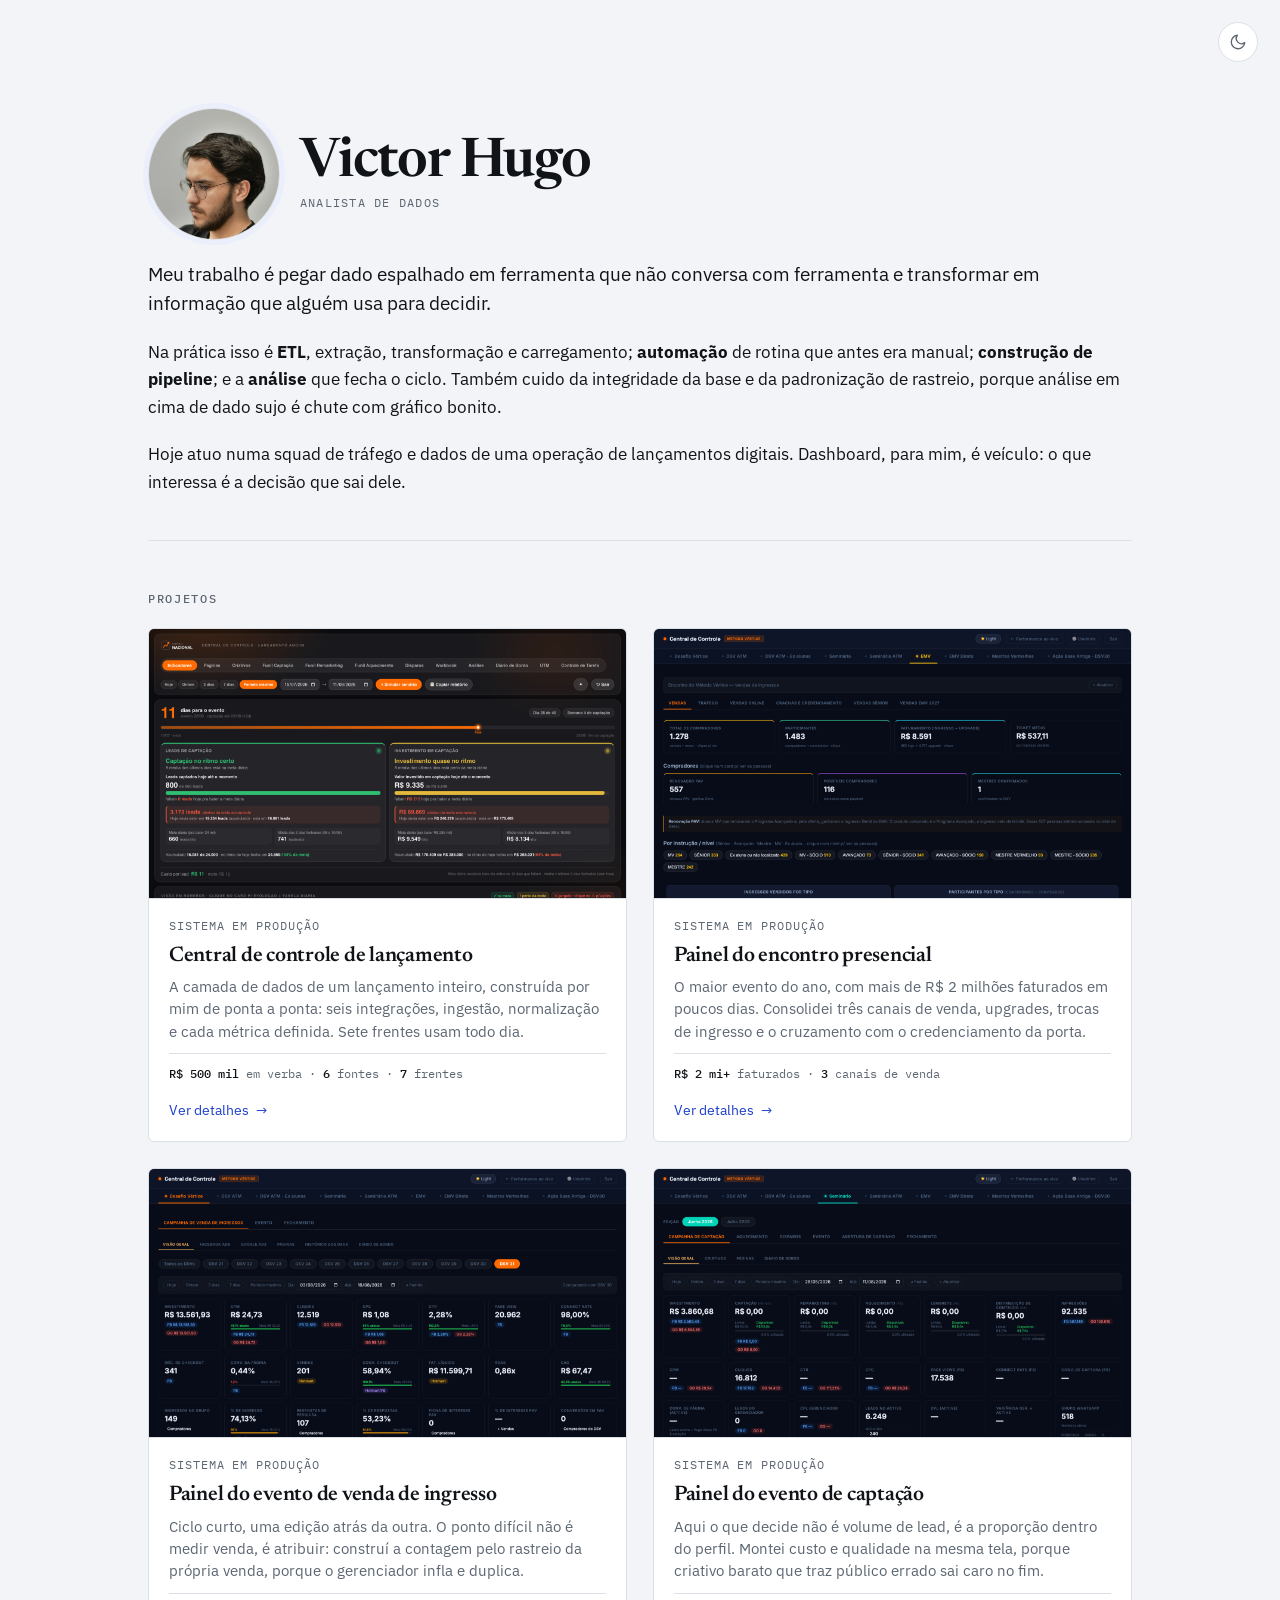
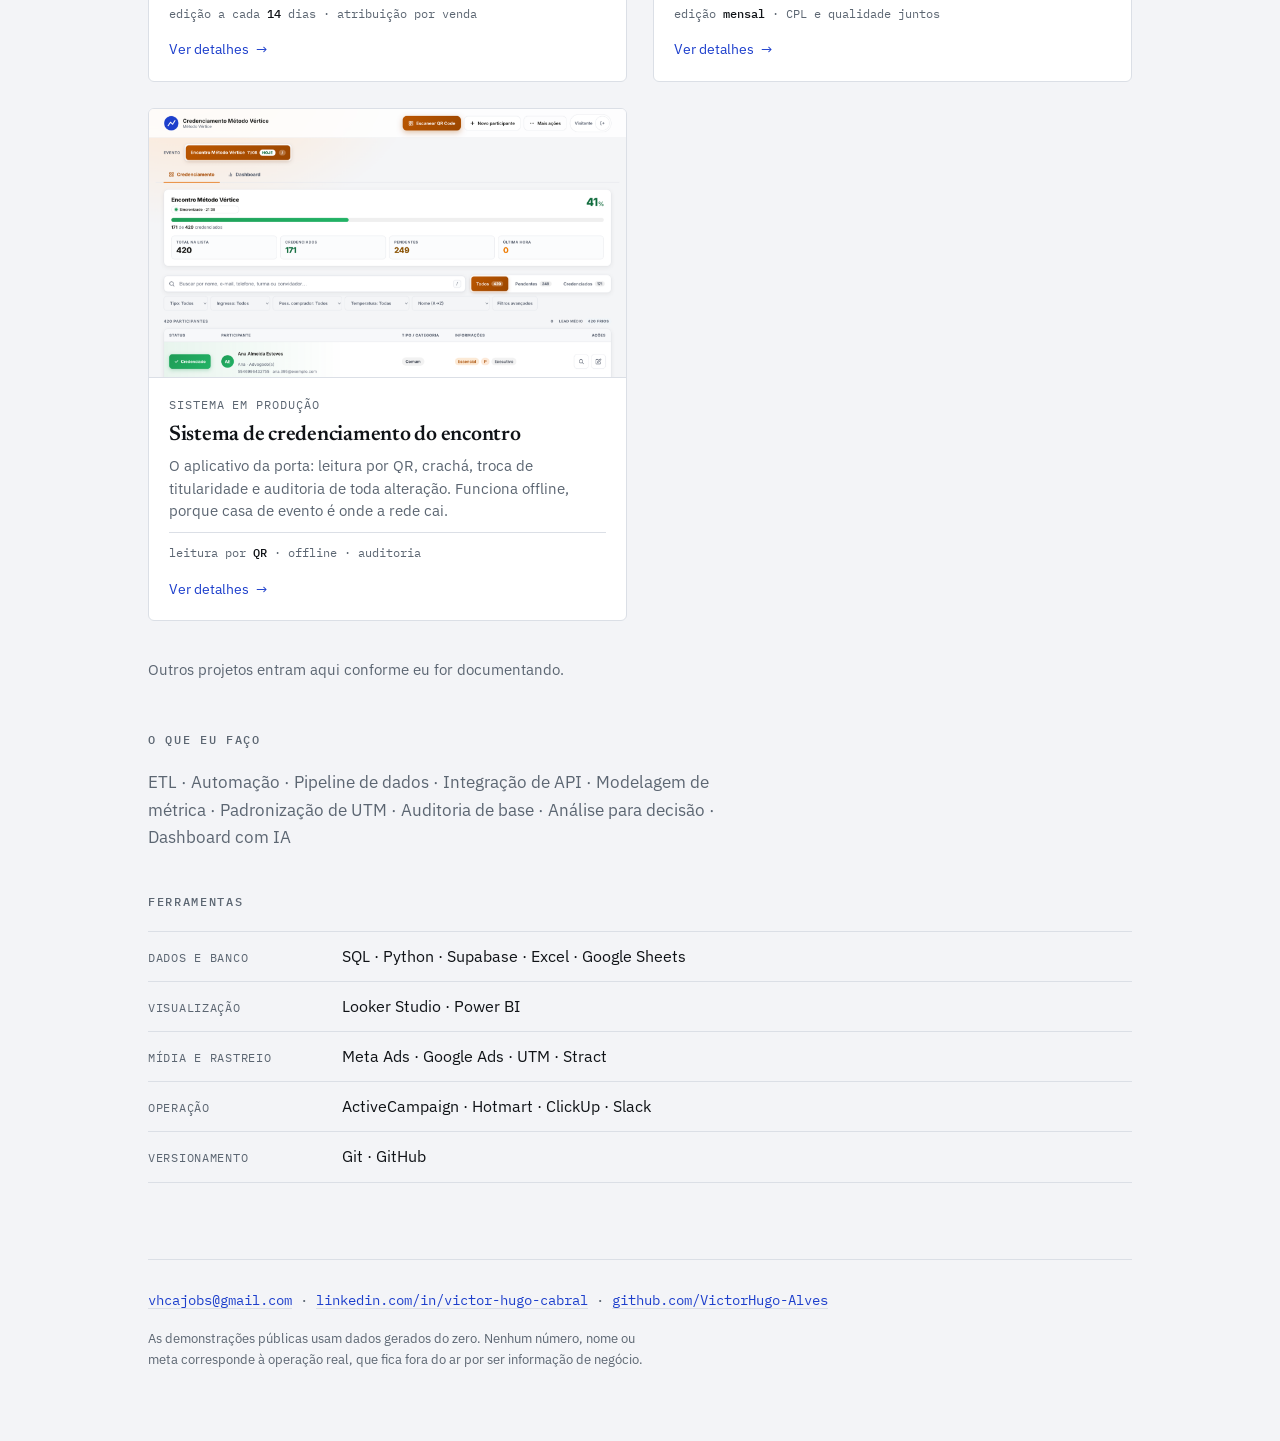
==== commit edaa2d75: "Poe contato no rodape, tira as pilulas e sobe os projetos Tres consertos pontuais, sem mexer no dese" ====
--- a/index.html
+++ b/index.html
@@ -60,45 +60,6 @@
       </p>
     </div>
   </header>
-
-  <section class="bloco" id="ferramentas">
-    <h2 class="secao">O que eu faço</h2>
-    <ul class="disciplinas">
-      <li>ETL</li>
-      <li>Automação</li>
-      <li>Pipeline de dados</li>
-      <li>Integração de API</li>
-      <li>Modelagem de métrica</li>
-      <li>Padronização de UTM</li>
-      <li>Auditoria de base</li>
-      <li>Análise para decisão</li>
-      <li>Dashboard com IA</li>
-    </ul>
-
-    <h2 class="secao secao-2">Ferramentas</h2>
-    <dl class="ferramentas">
-      <div>
-        <dt>Dados e banco</dt>
-        <dd>SQL · Python · Supabase · Excel · Google Sheets</dd>
-      </div>
-      <div>
-        <dt>Visualização</dt>
-        <dd>Looker Studio · Power BI</dd>
-      </div>
-      <div>
-        <dt>Mídia e rastreio</dt>
-        <dd>Meta Ads · Google Ads · UTM · Stract</dd>
-      </div>
-      <div>
-        <dt>Operação</dt>
-        <dd>ActiveCampaign · Hotmart · ClickUp · Slack</dd>
-      </div>
-      <div>
-        <dt>Versionamento</dt>
-        <dd>Git · GitHub</dd>
-      </div>
-    </dl>
-  </section>
 
   <main class="bloco" id="casos">
     <h2 class="secao">Projetos</h2>
@@ -177,9 +138,47 @@
     </p>
   </main>
 
+  <!-- Depois dos projetos de propósito: isto aqui é referência, quem chega
+       procurando trabalho meu quer ver o trabalho antes da lista de ferramenta. -->
+  <section class="bloco" id="ferramentas">
+    <h2 class="secao">O que eu faço</h2>
+    <p class="corrido">
+      ETL · Automação · Pipeline de dados · Integração de API · Modelagem de
+      métrica · Padronização de UTM · Auditoria de base · Análise para decisão ·
+      Dashboard com IA
+    </p>
+
+    <h2 class="secao secao-2">Ferramentas</h2>
+    <dl class="ferramentas">
+      <div>
+        <dt>Dados e banco</dt>
+        <dd>SQL · Python · Supabase · Excel · Google Sheets</dd>
+      </div>
+      <div>
+        <dt>Visualização</dt>
+        <dd>Looker Studio · Power BI</dd>
+      </div>
+      <div>
+        <dt>Mídia e rastreio</dt>
+        <dd>Meta Ads · Google Ads · UTM · Stract</dd>
+      </div>
+      <div>
+        <dt>Operação</dt>
+        <dd>ActiveCampaign · Hotmart · ClickUp · Slack</dd>
+      </div>
+      <div>
+        <dt>Versionamento</dt>
+        <dd>Git · GitHub</dd>
+      </div>
+    </dl>
+  </section>
+
   <footer class="rodape">
-    <p><a href="https://github.com/VictorHugo-Alves">github.com/VictorHugo-Alves</a></p>
-    <!-- Para acrescentar LinkedIn ou e-mail, é só duplicar a linha acima. -->
+    <p class="contatos">
+      <a href="mailto:vhcajobs@gmail.com">vhcajobs@gmail.com</a> ·
+      <a href="https://www.linkedin.com/in/victor-hugo-cabral/">linkedin.com/in/victor-hugo-cabral</a> ·
+      <a href="https://github.com/VictorHugo-Alves">github.com/VictorHugo-Alves</a>
+    </p>
     <p class="nota">
       As demonstrações públicas usam dados gerados do zero. Nenhum número, nome ou
       meta corresponde à operação real, que fica fora do ar por ser informação de
--- a/styles.css
+++ b/styles.css
@@ -150,24 +150,12 @@
   color: var(--tinta);
 }
 
-.disciplinas {
-  display: flex;
-  flex-wrap: wrap;
-  gap: 8px 10px;
-  list-style: none;
-  margin: 0;
-  padding: 0;
-}
-
-.disciplinas li {
-  font-family: var(--mono);
-  font-size: .74rem;
-  letter-spacing: .045em;
-  color: var(--suave);
-  border: 1px solid var(--linha);
-  border-radius: 2px;
-  padding: 5px 10px;
-  background: var(--superf);
+/* Era uma nuvem de nove pílulas. Etiqueta enfileirada não informa nada que
+   a mesma lista em texto corrido não informe, e ocupava a dobra inteira. */
+.corrido {
+  margin: 0;
+  color: var(--suave);
+  max-width: 62ch;
 }
 
 /* ---------- seção ---------- */
@@ -381,6 +369,17 @@
   text-decoration-color: var(--linha);
   text-underline-offset: 3px;
 }
+
+/* O separador entre os contatos precisa da mesma fonte dos links, senão o
+   ponto sai maior e desalinhado no meio da linha. */
+.contatos {
+  font-family: var(--mono);
+  font-size: .88rem;
+  line-height: 2;
+  color: var(--suave);
+}
+
+.contatos a { font-size: inherit; }
 
 .nota {
   font-size: .84rem;
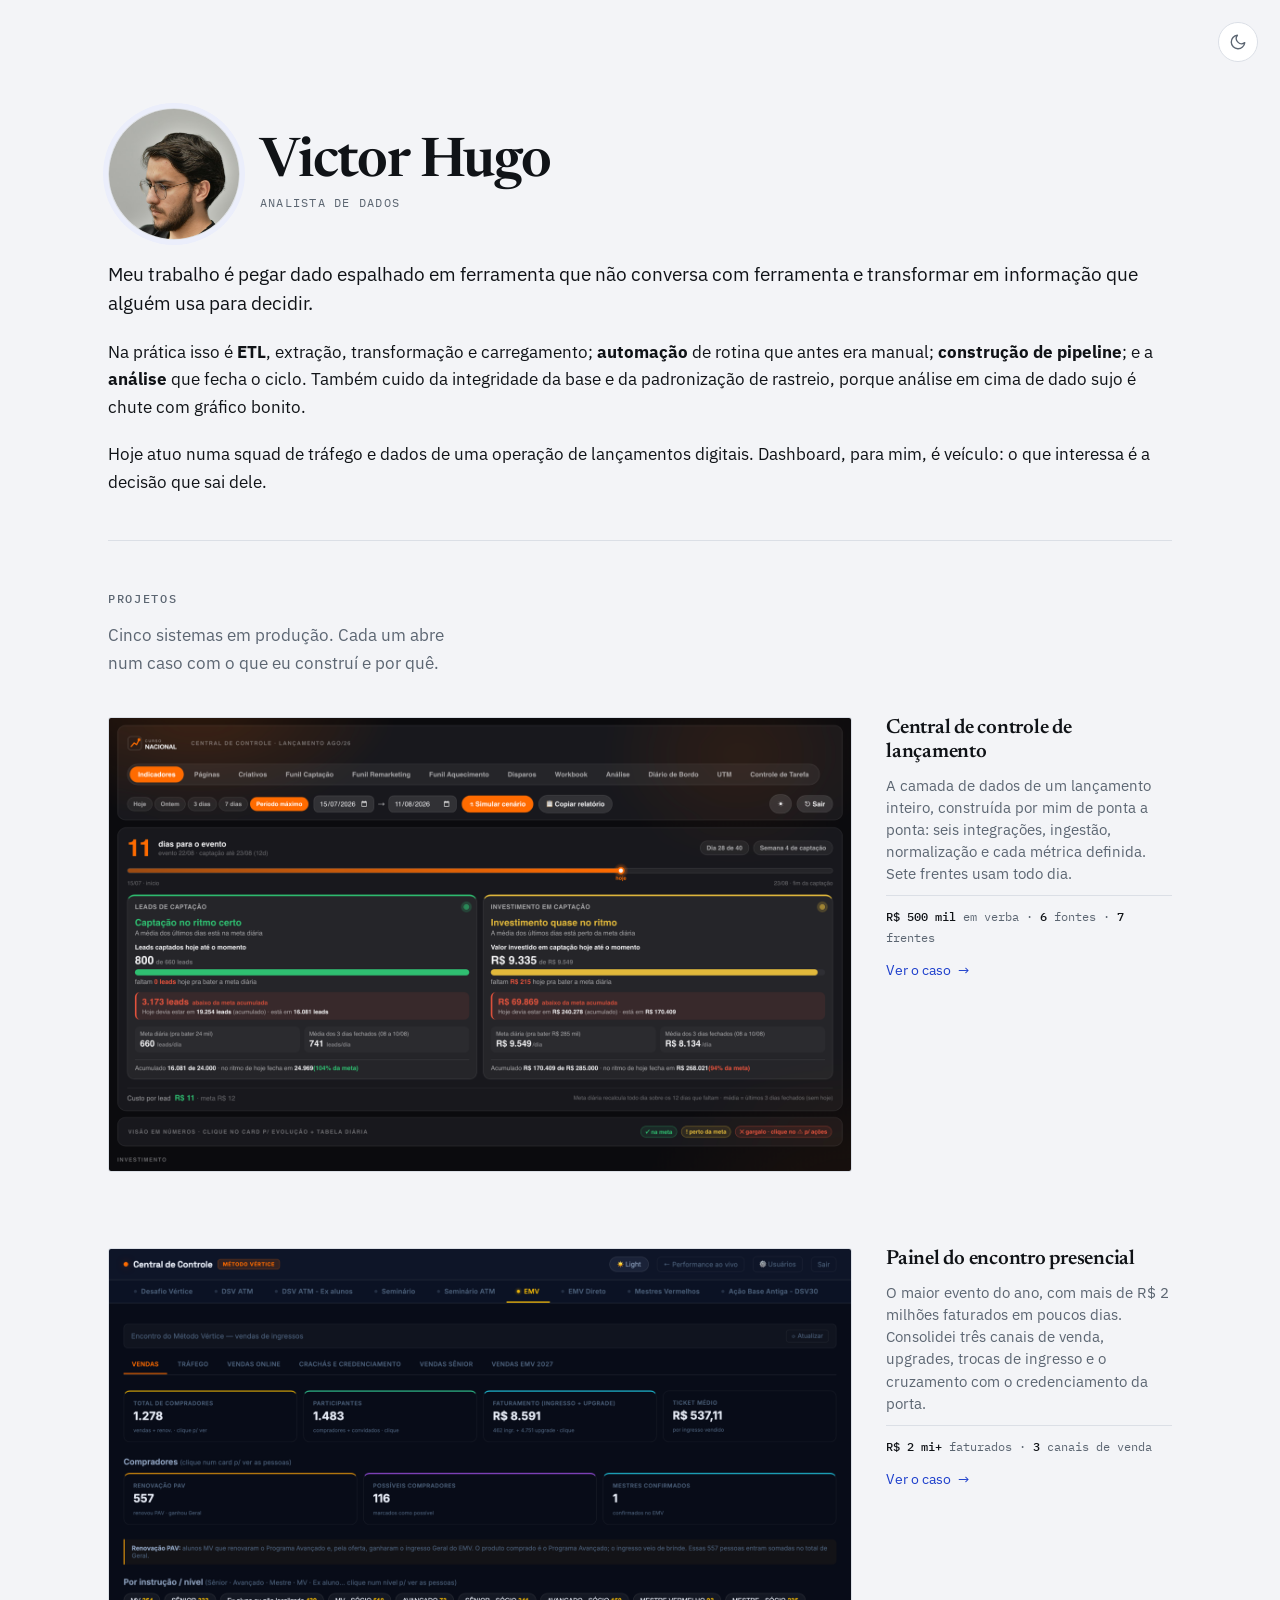
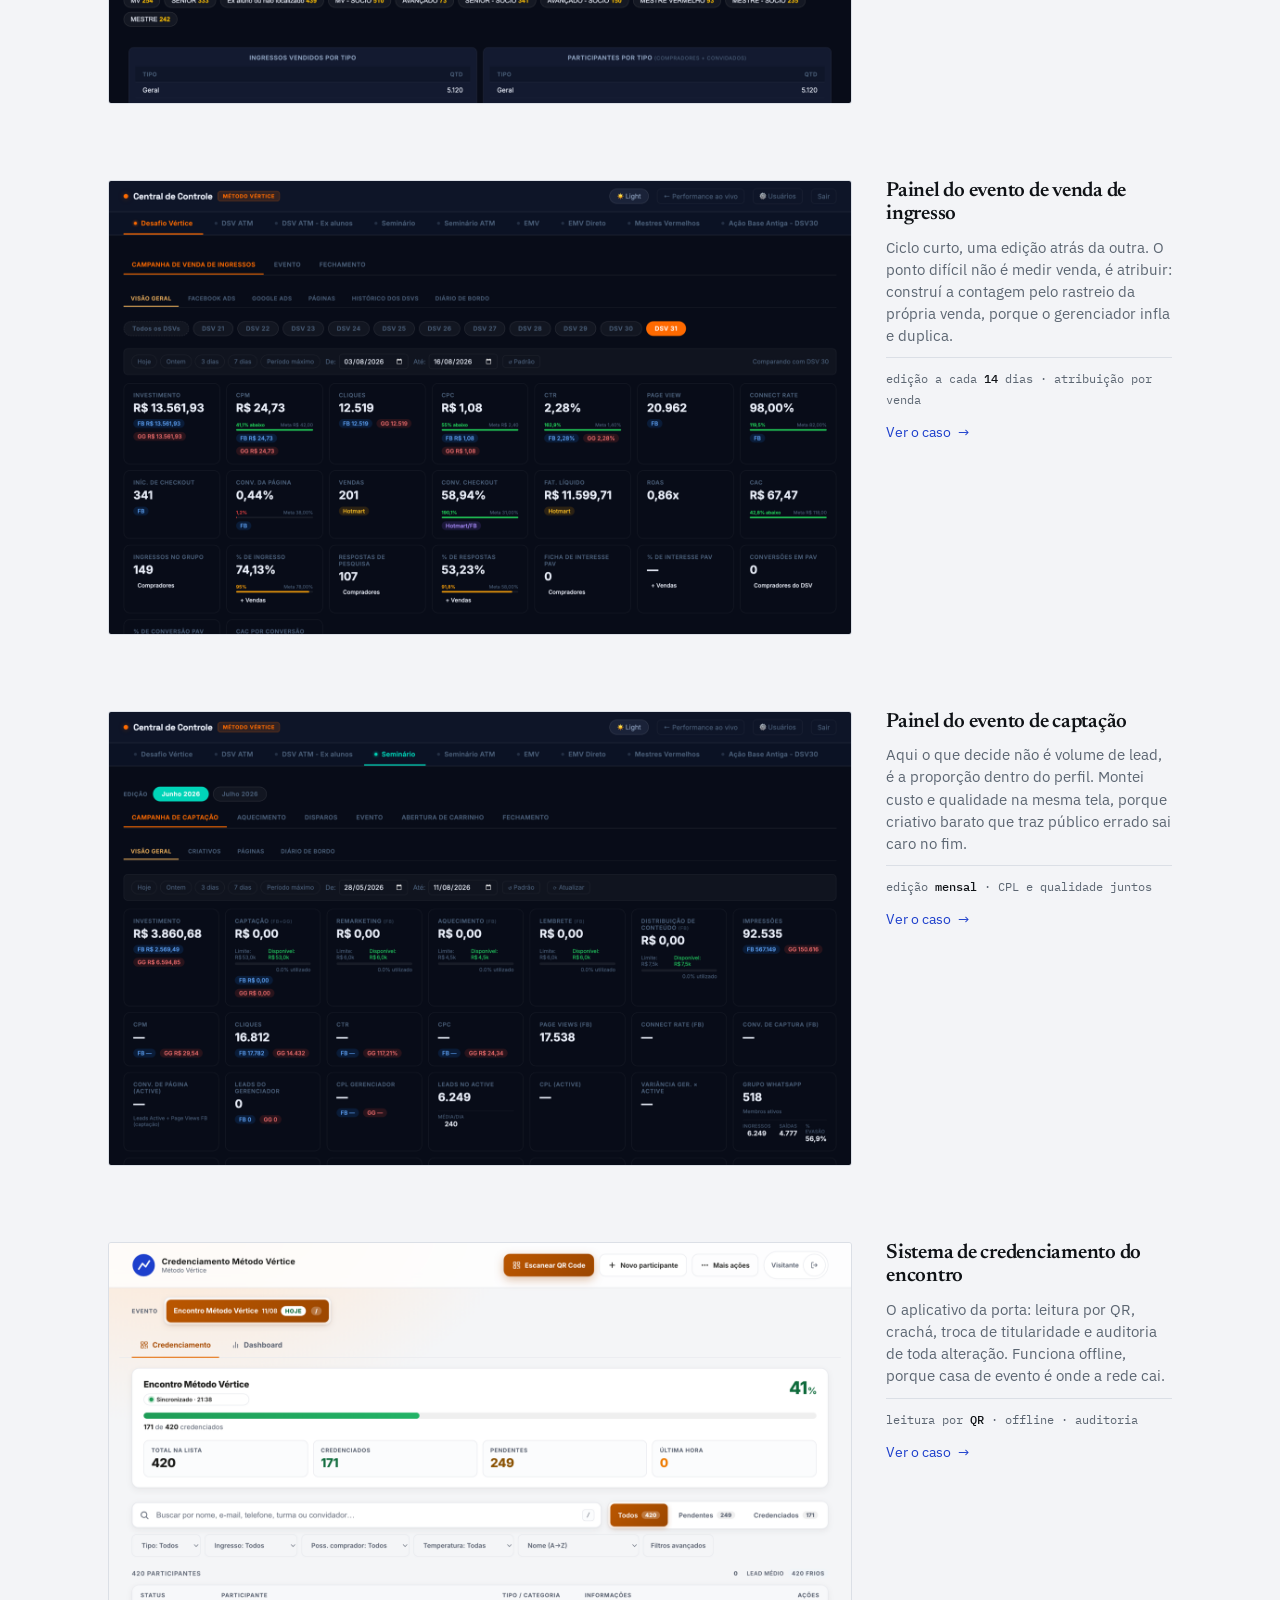
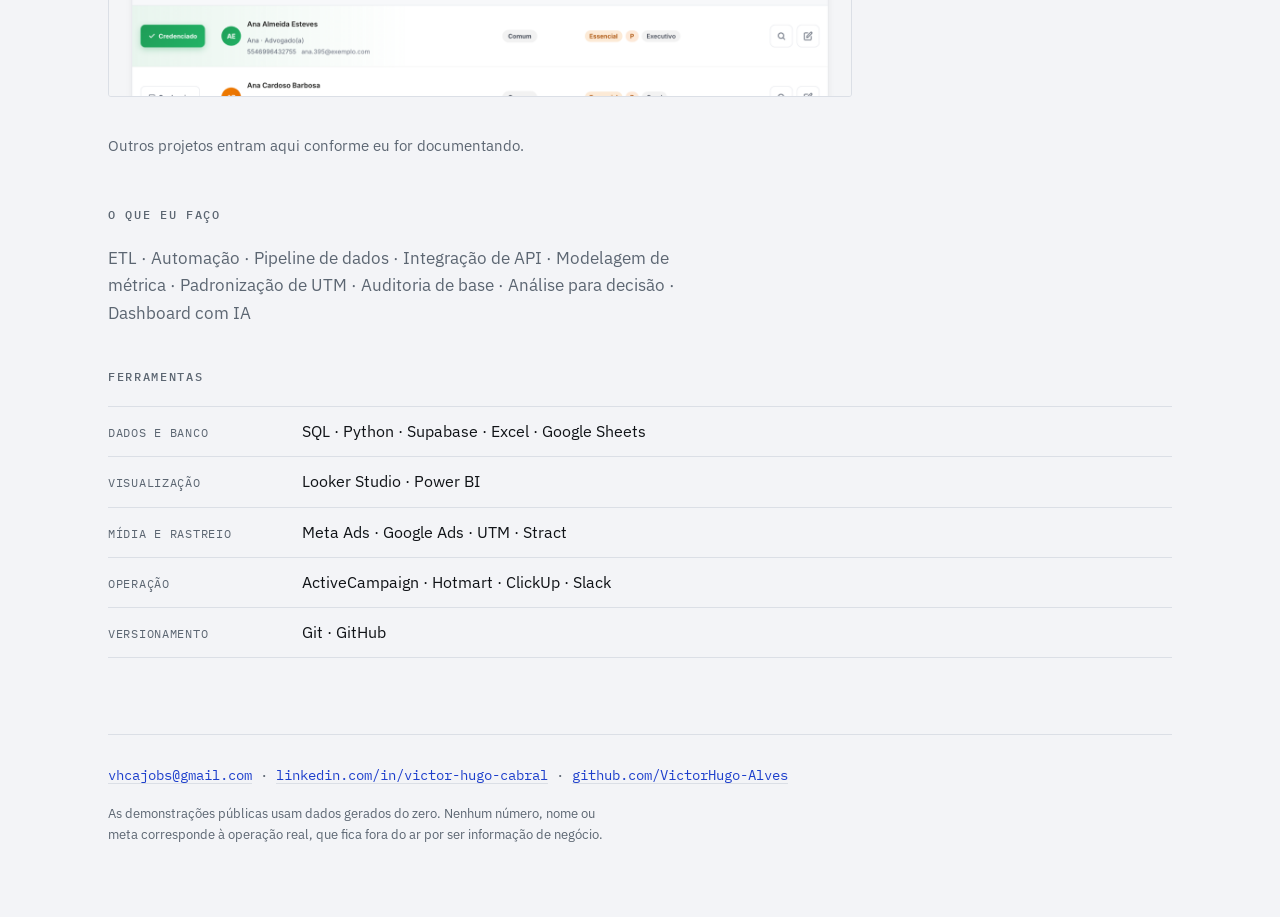
==== commit 066ef102: "Da a largura da folha para as telas dos projetos Eu construo painel, e o painel estava sendo mostrad" ====
--- a/index.html
+++ b/index.html
@@ -64,70 +64,70 @@
   <main class="bloco" id="casos">
     <h2 class="secao">Projetos</h2>
 
-    <div class="grade">
+    <p class="corrido intro">
+      Cinco sistemas em produção. Cada um abre num caso com o que eu
+      construí e por quê.
+    </p>
 
-      <a class="cartao" href="./casos/painel-captacao.html">
-        <span class="cartao-tela">
-          <img src="./img/painel-captacao.png" width="1600" height="977" loading="lazy" decoding="async" alt="Painel de captação com contagem regressiva e cartões de ritmo de leads e investimento.">
+    <div class="obras">
+
+      <a class="obra" href="./casos/painel-captacao.html">
+        <span class="obra-tela">
+          <img src="./img/painel-captacao.png" width="1600" height="977" loading="eager" decoding="async" alt="Painel de captação com contagem regressiva e cartões de ritmo de leads e investimento.">
         </span>
-        <span class="cartao-corpo">
-          <span class="eyebrow">Sistema em produção</span>
-          <span class="cartao-titulo">Central de controle de lançamento</span>
-          <span class="cartao-resumo">A camada de dados de um lançamento inteiro, construída por mim de ponta a ponta: seis integrações, ingestão, normalização e cada métrica definida. Sete frentes usam todo dia.</span>
-          <span class="cartao-fatos"><b>R$ 500 mil</b> em verba · <b>6</b> fontes · <b>7</b> frentes</span>
-          <span class="cartao-acao">Ver detalhes <span class="seta" aria-hidden="true">→</span></span>
+        <span class="obra-texto">
+          <span class="obra-titulo">Central de controle de lançamento</span>
+          <span class="obra-resumo">A camada de dados de um lançamento inteiro, construída por mim de ponta a ponta: seis integrações, ingestão, normalização e cada métrica definida. Sete frentes usam todo dia.</span>
+          <span class="obra-fatos"><b>R$ 500 mil</b> em verba · <b>6</b> fontes · <b>7</b> frentes</span>
+          <span class="obra-acao">Ver o caso <span class="seta" aria-hidden="true">&#8594;</span></span>
         </span>
       </a>
 
-      <a class="cartao" href="./casos/encontro-presencial.html">
-        <span class="cartao-tela">
+      <a class="obra" href="./casos/encontro-presencial.html">
+        <span class="obra-tela">
           <img src="./img/emv.png" width="1600" height="977" loading="lazy" decoding="async" alt="Painel do encontro presencial com vendas de ingresso, participantes e ticket médio.">
         </span>
-        <span class="cartao-corpo">
-          <span class="eyebrow">Sistema em produção</span>
-          <span class="cartao-titulo">Painel do encontro presencial</span>
-          <span class="cartao-resumo">O maior evento do ano, com mais de R$ 2 milhões faturados em poucos dias. Consolidei três canais de venda, upgrades, trocas de ingresso e o cruzamento com o credenciamento da porta.</span>
-          <span class="cartao-fatos"><b>R$ 2 mi+</b> faturados · <b>3</b> canais de venda</span>
-          <span class="cartao-acao">Ver detalhes <span class="seta" aria-hidden="true">→</span></span>
+        <span class="obra-texto">
+          <span class="obra-titulo">Painel do encontro presencial</span>
+          <span class="obra-resumo">O maior evento do ano, com mais de R$ 2 milhões faturados em poucos dias. Consolidei três canais de venda, upgrades, trocas de ingresso e o cruzamento com o credenciamento da porta.</span>
+          <span class="obra-fatos"><b>R$ 2 mi+</b> faturados · <b>3</b> canais de venda</span>
+          <span class="obra-acao">Ver o caso <span class="seta" aria-hidden="true">&#8594;</span></span>
         </span>
       </a>
 
-      <a class="cartao" href="./casos/desafio-vertice.html">
-        <span class="cartao-tela">
+      <a class="obra" href="./casos/desafio-vertice.html">
+        <span class="obra-tela">
           <img src="./img/dsv.png" width="1600" height="977" loading="lazy" decoding="async" alt="Painel do evento de venda de ingresso com funil de mídia e checkout.">
         </span>
-        <span class="cartao-corpo">
-          <span class="eyebrow">Sistema em produção</span>
-          <span class="cartao-titulo">Painel do evento de venda de ingresso</span>
-          <span class="cartao-resumo">Ciclo curto, uma edição atrás da outra. O ponto difícil não é medir venda, é atribuir: construí a contagem pelo rastreio da própria venda, porque o gerenciador infla e duplica.</span>
-          <span class="cartao-fatos">edição a cada <b>14</b> dias · atribuição por venda</span>
-          <span class="cartao-acao">Ver detalhes <span class="seta" aria-hidden="true">→</span></span>
+        <span class="obra-texto">
+          <span class="obra-titulo">Painel do evento de venda de ingresso</span>
+          <span class="obra-resumo">Ciclo curto, uma edição atrás da outra. O ponto difícil não é medir venda, é atribuir: construí a contagem pelo rastreio da própria venda, porque o gerenciador infla e duplica.</span>
+          <span class="obra-fatos">edição a cada <b>14</b> dias · atribuição por venda</span>
+          <span class="obra-acao">Ver o caso <span class="seta" aria-hidden="true">&#8594;</span></span>
         </span>
       </a>
 
-      <a class="cartao" href="./casos/seminario.html">
-        <span class="cartao-tela">
+      <a class="obra" href="./casos/seminario.html">
+        <span class="obra-tela">
           <img src="./img/seminario.png" width="1600" height="977" loading="lazy" decoding="async" alt="Painel do evento de captação com tráfego, leads e páginas.">
         </span>
-        <span class="cartao-corpo">
-          <span class="eyebrow">Sistema em produção</span>
-          <span class="cartao-titulo">Painel do evento de captação</span>
-          <span class="cartao-resumo">Aqui o que decide não é volume de lead, é a proporção dentro do perfil. Montei custo e qualidade na mesma tela, porque criativo barato que traz público errado sai caro no fim.</span>
-          <span class="cartao-fatos">edição <b>mensal</b> · CPL e qualidade juntos</span>
-          <span class="cartao-acao">Ver detalhes <span class="seta" aria-hidden="true">→</span></span>
+        <span class="obra-texto">
+          <span class="obra-titulo">Painel do evento de captação</span>
+          <span class="obra-resumo">Aqui o que decide não é volume de lead, é a proporção dentro do perfil. Montei custo e qualidade na mesma tela, porque criativo barato que traz público errado sai caro no fim.</span>
+          <span class="obra-fatos">edição <b>mensal</b> · CPL e qualidade juntos</span>
+          <span class="obra-acao">Ver o caso <span class="seta" aria-hidden="true">&#8594;</span></span>
         </span>
       </a>
 
-      <a class="cartao" href="./casos/credenciamento.html">
-        <span class="cartao-tela">
+      <a class="obra" href="./casos/credenciamento.html">
+        <span class="obra-tela">
           <img src="./img/credenciamento.png" width="1600" height="977" loading="lazy" decoding="async" alt="Aplicativo de credenciamento com lista de participantes e botão de credenciar.">
         </span>
-        <span class="cartao-corpo">
-          <span class="eyebrow">Sistema em produção</span>
-          <span class="cartao-titulo">Sistema de credenciamento do encontro</span>
-          <span class="cartao-resumo">O aplicativo da porta: leitura por QR, crachá, troca de titularidade e auditoria de toda alteração. Funciona offline, porque casa de evento é onde a rede cai.</span>
-          <span class="cartao-fatos">leitura por <b>QR</b> · offline · auditoria</span>
-          <span class="cartao-acao">Ver detalhes <span class="seta" aria-hidden="true">→</span></span>
+        <span class="obra-texto">
+          <span class="obra-titulo">Sistema de credenciamento do encontro</span>
+          <span class="obra-resumo">O aplicativo da porta: leitura por QR, crachá, troca de titularidade e auditoria de toda alteração. Funciona offline, porque casa de evento é onde a rede cai.</span>
+          <span class="obra-fatos">leitura por <b>QR</b> · offline · auditoria</span>
+          <span class="obra-acao">Ver o caso <span class="seta" aria-hidden="true">&#8594;</span></span>
         </span>
       </a>
 
--- a/styles.css
+++ b/styles.css
@@ -90,7 +90,7 @@
 }
 
 .folha {
-  max-width: 1080px;
+  max-width: 1160px;
   margin: 0 auto;
   padding: clamp(48px, 9vw, 108px) clamp(20px, 5vw, 48px) 72px;
 }
@@ -158,6 +158,10 @@
   max-width: 62ch;
 }
 
+/* "Sistema em produção" aparecia nos cinco cartões. Rótulo que se repete em
+   tudo não informa nada, então é dito uma vez só, aqui. */
+.intro { margin: -6px 0 clamp(30px, 4vw, 40px); text-wrap: balance; }
+
 /* ---------- seção ---------- */
 .secao {
   font-family: var(--mono);
@@ -209,101 +213,99 @@
   color: var(--tinta);
 }
 
-/* ---------- grade de projetos ---------- */
-/* Duas colunas no desktop. Cartão menor que antes de propósito: cabe mais
-   projeto na mesma dobra, e a grade cresce sem nenhum ajuste. */
-.grade {
-  display: grid;
-  gap: clamp(18px, 2.5vw, 26px);
-}
-
-@media (min-width: 720px) {
-  .grade { grid-template-columns: repeat(2, minmax(0, 1fr)); }
-}
-
-.cartao {
-  display: grid;
-  grid-template-rows: auto 1fr;
+/* ---------- projetos ----------
+   Saíram os cartões. Eu construo painel, e o painel era mostrado num
+   recorte 16:9 de 350px de largura: dava para ver que existe uma tela, não
+   o que tem nela. Agora a tela ocupa a largura da folha, inteira e sem
+   corte, e o texto vira legenda numa coluna estreita ao lado. É a prova do
+   trabalho ganhando o espaço, e a legenda explicando. */
+.obras {
+  display: grid;
+  gap: clamp(44px, 6.5vw, 76px);
+}
+
+.obra {
+  display: grid;
+  gap: 18px;
   text-decoration: none;
   color: inherit;
+}
+
+@media (min-width: 880px) {
+  .obra {
+    grid-template-columns: minmax(0, 1fr) 286px;
+    gap: 34px;
+    align-items: start;
+  }
+}
+
+.obra-tela {
+  display: block;
   border: 1px solid var(--linha);
-  border-radius: 6px;
+  border-radius: 3px;
   overflow: hidden;
-  background: var(--superf);
-  transition: transform .25s ease, border-color .25s ease, box-shadow .25s ease;
-}
-
-.cartao:hover {
-  transform: translateY(-2px);
+  background: var(--papel);
+  transition: border-color .25s ease, box-shadow .25s ease;
+}
+
+.obra:hover .obra-tela {
   border-color: var(--realce);
   box-shadow: var(--sombra);
 }
 
-.cartao-tela {
-  display: block;
-  border-bottom: 1px solid var(--linha);
-  background: var(--papel);
-}
-
-.cartao-tela img {
-  width: 100%;
-  aspect-ratio: 16 / 9;
-  object-fit: cover;
-  object-position: top center;
-}
-
-.cartao-corpo {
-  display: grid;
-  gap: 8px;
+.obra-tela img { width: 100%; }   /* sem recorte: a tela vale inteira */
+
+.obra-texto {
+  display: grid;
+  gap: 10px;
   align-content: start;
-  padding: 18px 20px 20px;
-}
-
-.cartao-titulo {
+}
+
+.obra-titulo {
   font-family: var(--serif);
   font-weight: 600;
-  font-size: 1.32rem;
+  font-size: 1.28rem;
   line-height: 1.16;
   letter-spacing: -.012em;
   color: var(--tinta);
-}
-
-.cartao-resumo {
-  font-size: .93rem;
+  transition: color .25s ease;
+}
+
+.obra:hover .obra-titulo { color: var(--realce); }
+
+.obra-resumo {
+  font-size: .92rem;
   line-height: 1.5;
   color: var(--suave);
 }
 
-.cartao-fatos {
-  font-family: var(--mono);
-  font-size: .76rem;
+.obra-fatos {
+  font-family: var(--mono);
+  font-size: .75rem;
+  line-height: 1.7;
   font-variant-numeric: tabular-nums;
   color: var(--suave);
-  padding-top: 10px;
-  margin-top: 2px;
+  padding-top: 11px;
   border-top: 1px solid var(--linha);
 }
 
-.cartao-fatos b { font-weight: 500; color: var(--tinta); }
-
-/* afordância explícita de clique: sem isso o cartão inteiro vira link mudo */
-.cartao-acao {
+.obra-fatos b { font-weight: 500; color: var(--tinta); }
+
+/* afordância explícita de clique: sem isso o bloco inteiro vira link mudo */
+.obra-acao {
   display: inline-flex;
   align-items: center;
   gap: 7px;
-  margin-top: 6px;
   font-size: .9rem;
   color: var(--realce);
 }
 
-.cartao-acao .seta {
-  transition: transform .25s ease;
-}
-
-.cartao:hover .cartao-acao .seta,
-.cartao:focus-visible .cartao-acao .seta { transform: translateX(4px); }
-
-.cartao:focus-visible { outline: 2px solid var(--realce); outline-offset: 3px; }
+.obra-acao .seta { transition: transform .25s ease; }
+
+.obra:hover .obra-acao .seta,
+.obra:focus-visible .obra-acao .seta { transform: translateX(4px); }
+
+.obra:focus-visible { outline: 2px solid var(--realce); outline-offset: 4px; }
 
 /* ---------- compartilhados com a página de caso ---------- */
 .eyebrow {
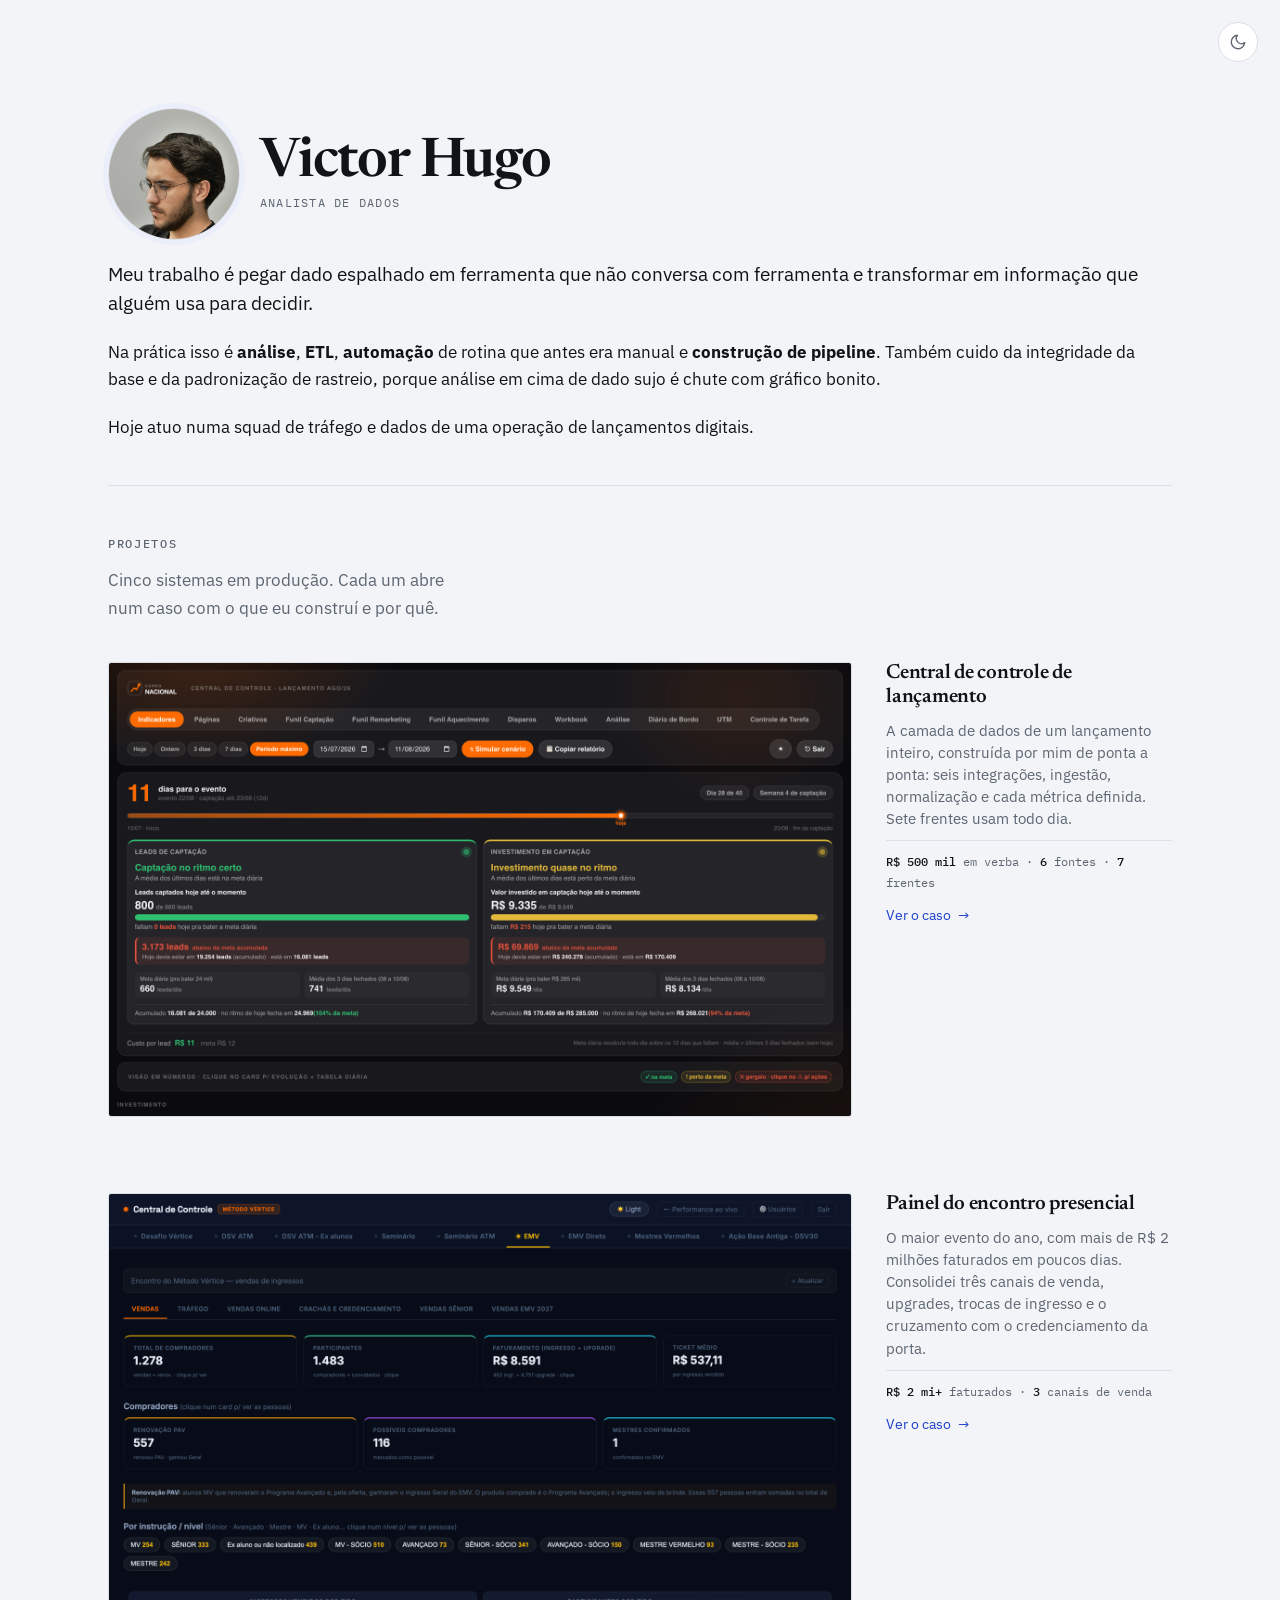
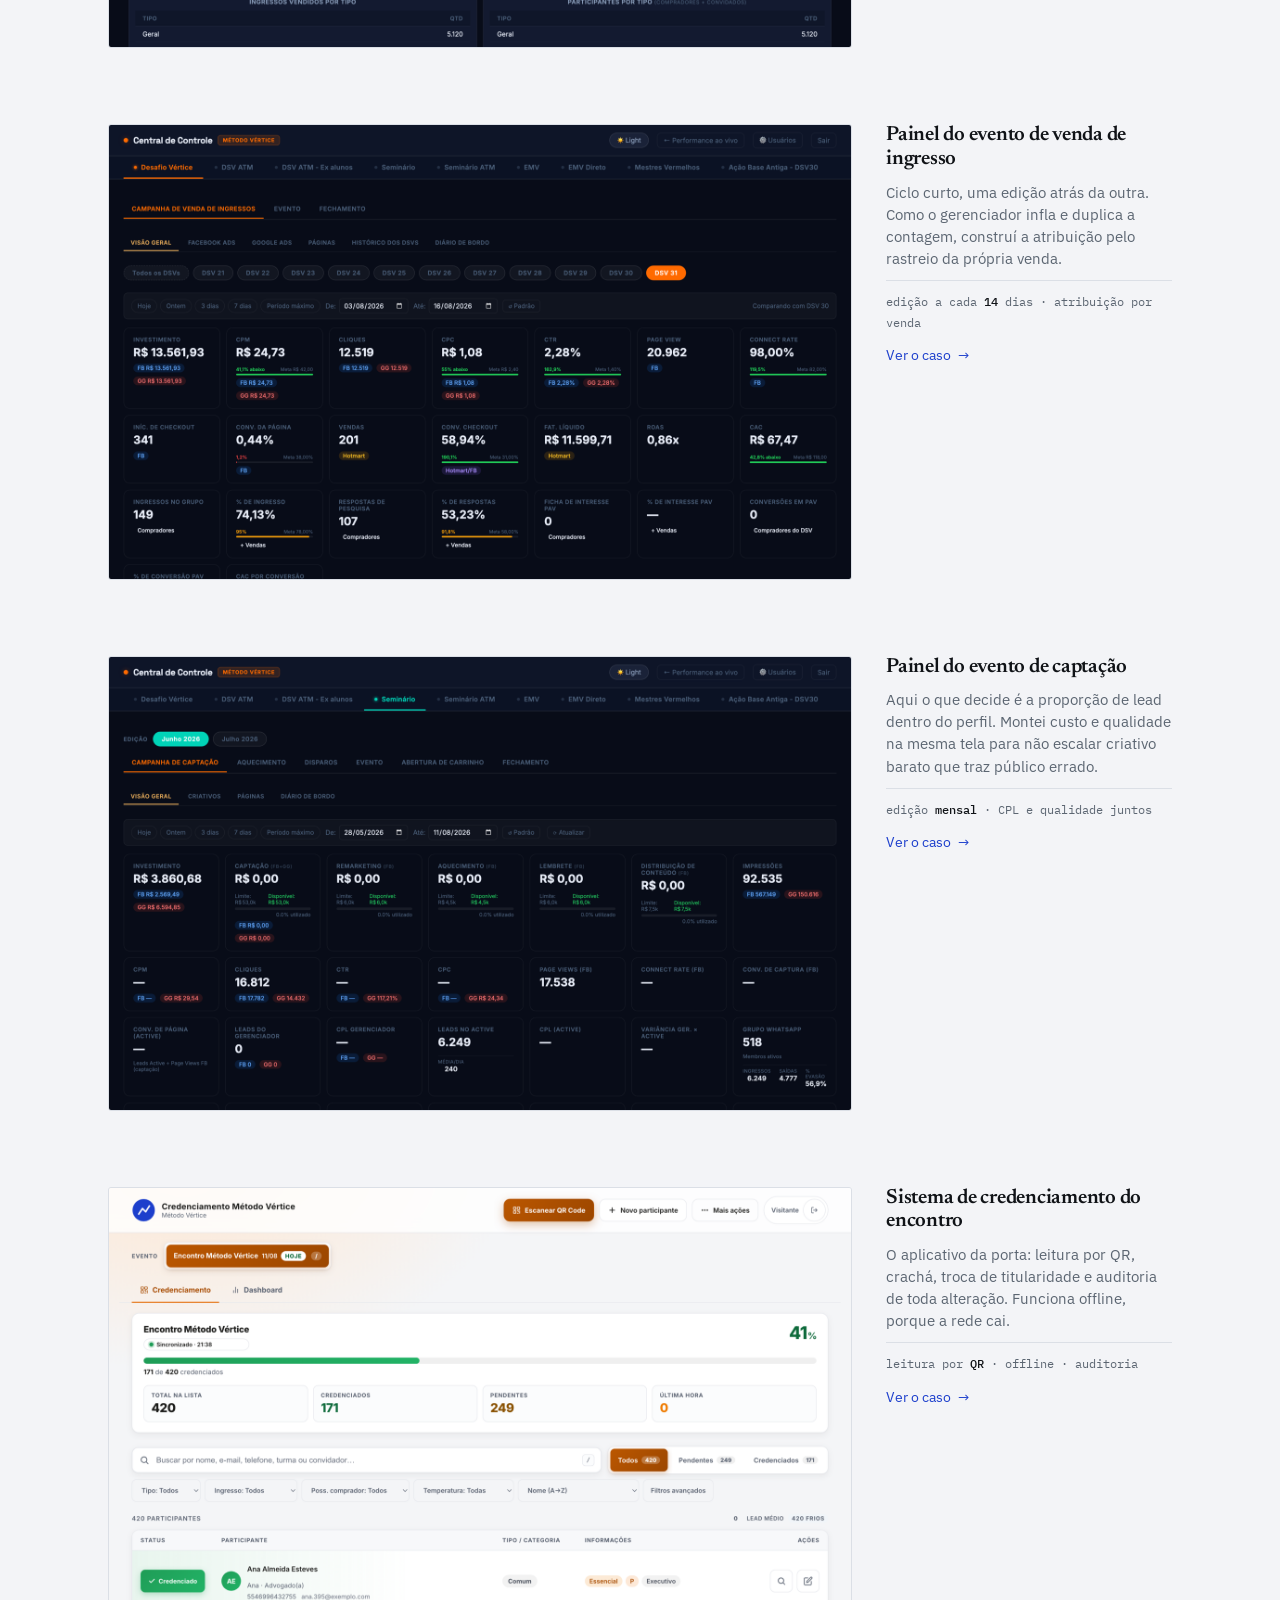
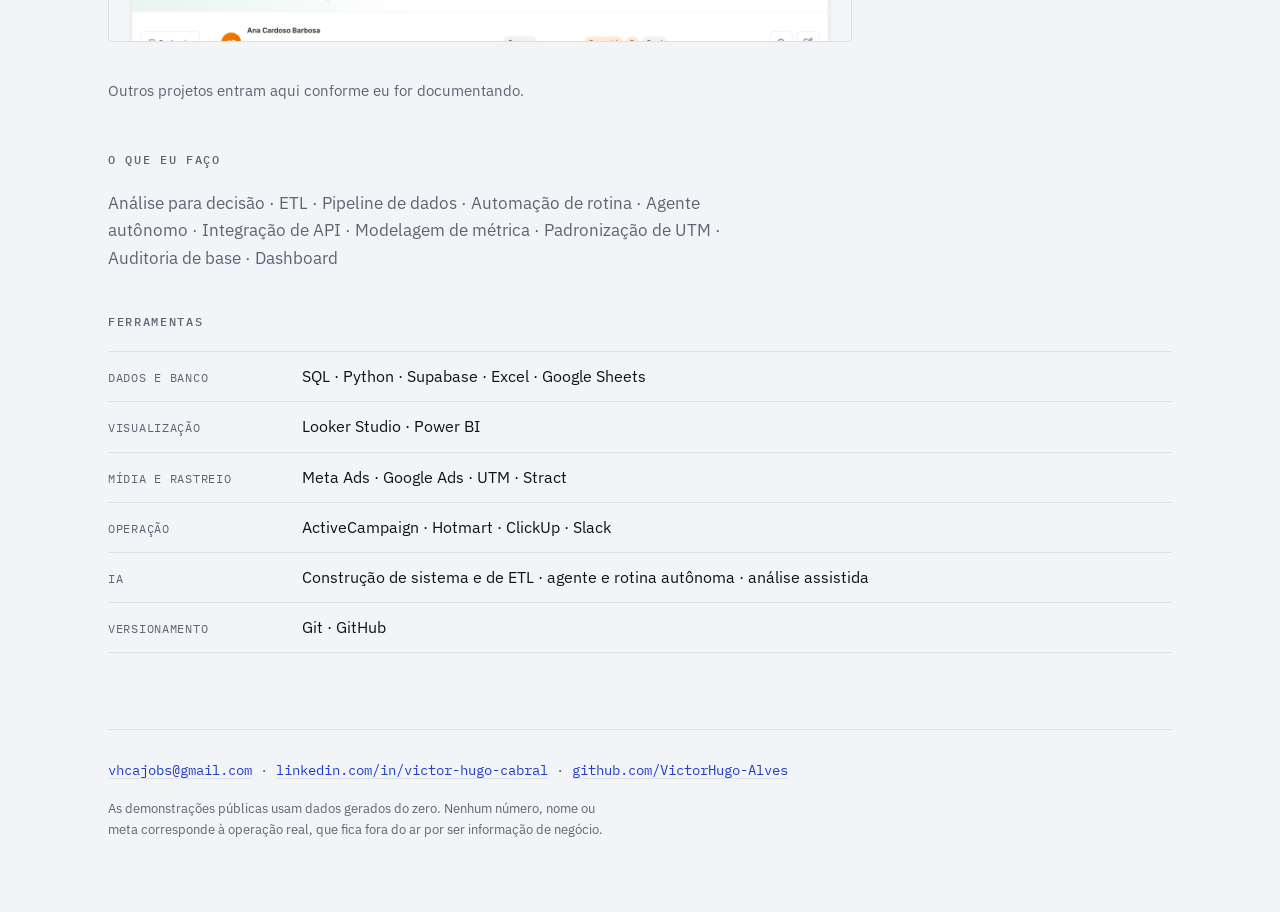
==== commit cbaeab0a: "Tira os vicios de escrita e desgruda a IA do dashboard O texto tinha duas formulas se repetindo. Qua" ====
--- a/index.html
+++ b/index.html
@@ -47,16 +47,15 @@
         ferramenta e transformar em informação que alguém usa para decidir.
       </p>
       <p>
-        Na prática isso é <strong>ETL</strong>, extração, transformação e
-        carregamento; <strong>automação</strong> de rotina que antes era manual;
-        <strong>construção de pipeline</strong>; e a <strong>análise</strong> que
-        fecha o ciclo. Também cuido da integridade da base e da padronização de
-        rastreio, porque análise em cima de dado sujo é chute com gráfico bonito.
+        Na prática isso é <strong>análise</strong>, <strong>ETL</strong>,
+        <strong>automação</strong> de rotina que antes era manual e
+        <strong>construção de pipeline</strong>. Também cuido da integridade da
+        base e da padronização de rastreio, porque análise em cima de dado sujo é
+        chute com gráfico bonito.
       </p>
       <p>
         Hoje atuo numa squad de tráfego e dados de uma operação de lançamentos
-        digitais. Dashboard, para mim, é veículo: o que interessa é a decisão que
-        sai dele.
+        digitais.
       </p>
     </div>
   </header>
@@ -101,7 +100,7 @@
         </span>
         <span class="obra-texto">
           <span class="obra-titulo">Painel do evento de venda de ingresso</span>
-          <span class="obra-resumo">Ciclo curto, uma edição atrás da outra. O ponto difícil não é medir venda, é atribuir: construí a contagem pelo rastreio da própria venda, porque o gerenciador infla e duplica.</span>
+          <span class="obra-resumo">Ciclo curto, uma edição atrás da outra. Como o gerenciador infla e duplica a contagem, construí a atribuição pelo rastreio da própria venda.</span>
           <span class="obra-fatos">edição a cada <b>14</b> dias · atribuição por venda</span>
           <span class="obra-acao">Ver o caso <span class="seta" aria-hidden="true">&#8594;</span></span>
         </span>
@@ -113,7 +112,7 @@
         </span>
         <span class="obra-texto">
           <span class="obra-titulo">Painel do evento de captação</span>
-          <span class="obra-resumo">Aqui o que decide não é volume de lead, é a proporção dentro do perfil. Montei custo e qualidade na mesma tela, porque criativo barato que traz público errado sai caro no fim.</span>
+          <span class="obra-resumo">Aqui o que decide é a proporção de lead dentro do perfil. Montei custo e qualidade na mesma tela para não escalar criativo barato que traz público errado.</span>
           <span class="obra-fatos">edição <b>mensal</b> · CPL e qualidade juntos</span>
           <span class="obra-acao">Ver o caso <span class="seta" aria-hidden="true">&#8594;</span></span>
         </span>
@@ -125,7 +124,7 @@
         </span>
         <span class="obra-texto">
           <span class="obra-titulo">Sistema de credenciamento do encontro</span>
-          <span class="obra-resumo">O aplicativo da porta: leitura por QR, crachá, troca de titularidade e auditoria de toda alteração. Funciona offline, porque casa de evento é onde a rede cai.</span>
+          <span class="obra-resumo">O aplicativo da porta: leitura por QR, crachá, troca de titularidade e auditoria de toda alteração. Funciona offline, porque a rede cai.</span>
           <span class="obra-fatos">leitura por <b>QR</b> · offline · auditoria</span>
           <span class="obra-acao">Ver o caso <span class="seta" aria-hidden="true">&#8594;</span></span>
         </span>
@@ -143,9 +142,9 @@
   <section class="bloco" id="ferramentas">
     <h2 class="secao">O que eu faço</h2>
     <p class="corrido">
-      ETL · Automação · Pipeline de dados · Integração de API · Modelagem de
-      métrica · Padronização de UTM · Auditoria de base · Análise para decisão ·
-      Dashboard com IA
+      Análise para decisão · ETL · Pipeline de dados · Automação de rotina ·
+      Agente autônomo · Integração de API · Modelagem de métrica · Padronização
+      de UTM · Auditoria de base · Dashboard
     </p>
 
     <h2 class="secao secao-2">Ferramentas</h2>
@@ -165,6 +164,10 @@
       <div>
         <dt>Operação</dt>
         <dd>ActiveCampaign · Hotmart · ClickUp · Slack</dd>
+      </div>
+      <div>
+        <dt>IA</dt>
+        <dd>Construção de sistema e de ETL · agente e rotina autônoma · análise assistida</dd>
       </div>
       <div>
         <dt>Versionamento</dt>
